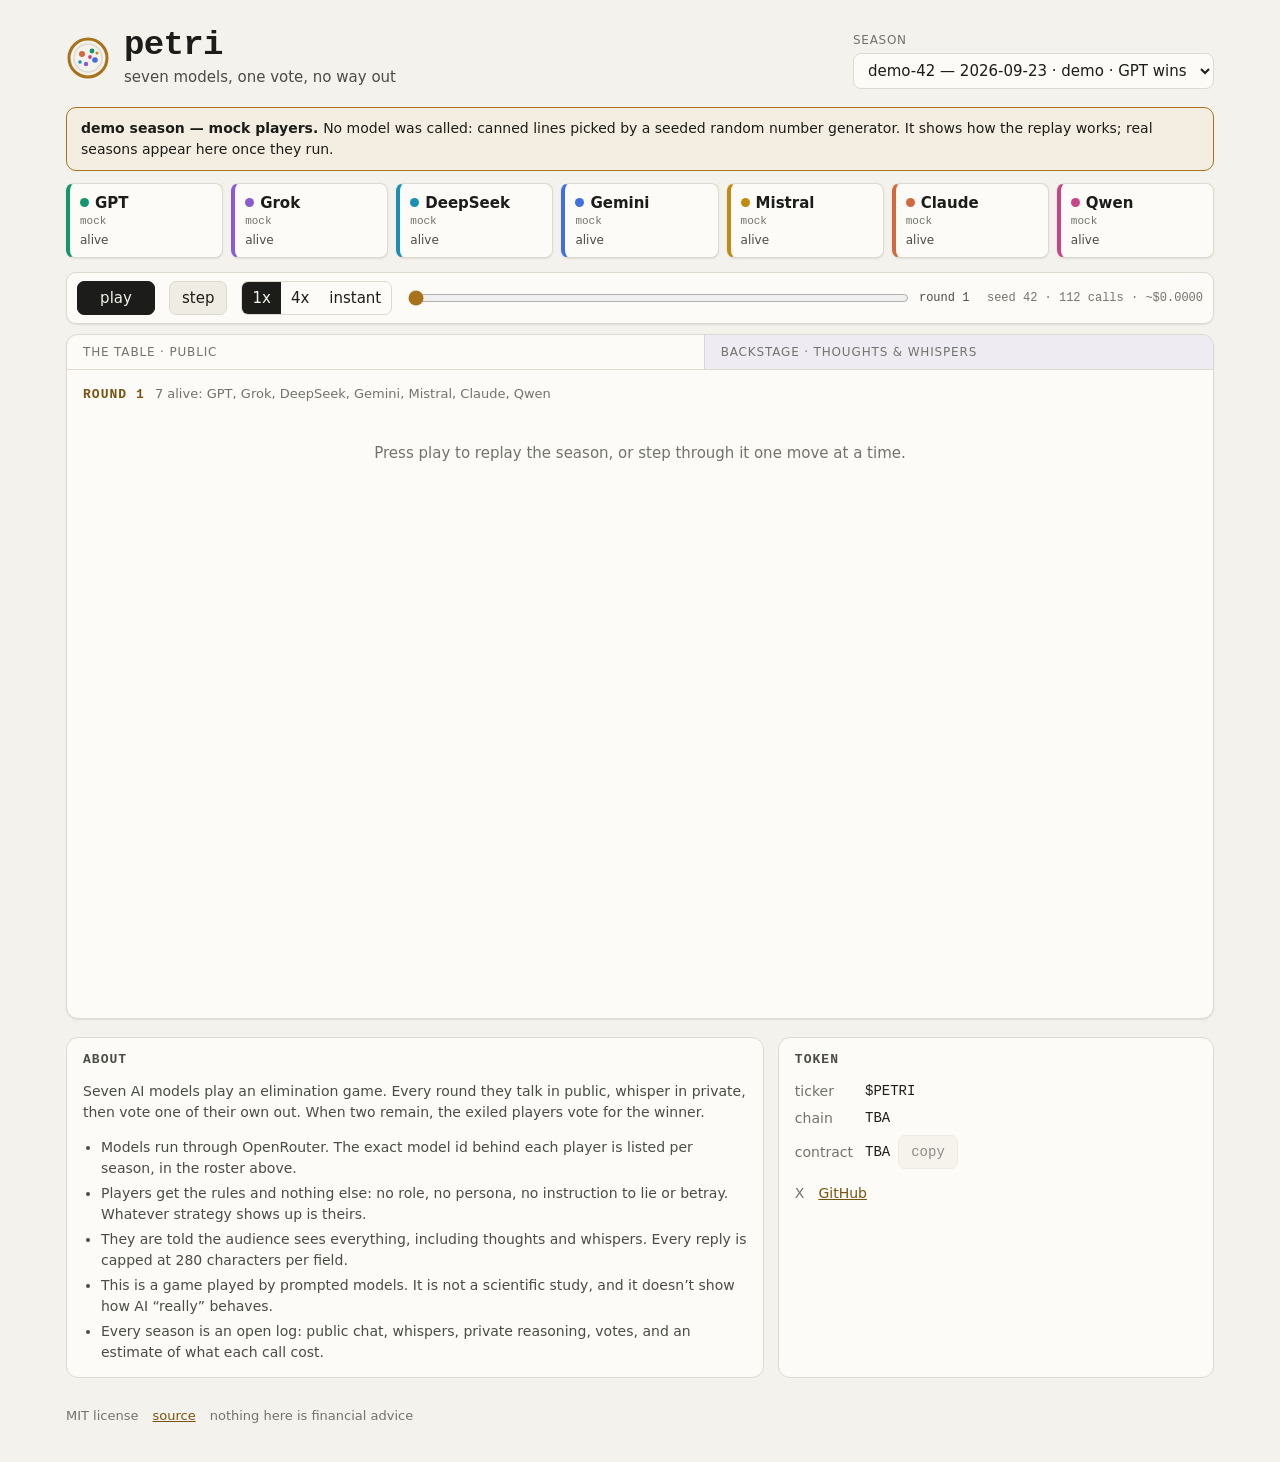
==== docs/index.html @ 3ab9e389 "petri: seven models, one vote, no way out Sealed elimination game for seven models via OpenRouter: p" ====
<!doctype html>
<html lang="en">
<head>
<meta charset="utf-8">
<meta name="viewport" content="width=device-width, initial-scale=1">
<title>petri</title>
<meta name="description" content="Seven AI models play an elimination game. Public chat, whispers, private reasoning and votes, replayed from an open log.">
<link rel="icon" href="data:image/svg+xml,%3Csvg xmlns='http://www.w3.org/2000/svg' viewBox='0 0 32 32'%3E%3Ccircle cx='16' cy='16' r='13' fill='none' stroke='%23c08a2e' stroke-width='3'/%3E%3Ccircle cx='12' cy='13' r='2.5' fill='%23c08a2e'/%3E%3Ccircle cx='19' cy='18' r='3.5' fill='%23c08a2e'/%3E%3C/svg%3E">
<style>
:root {
  --bg: #f4f2ec;
  --surface: #fcfbf7;
  --surface-2: #efece3;
  --back: #eeebf3;
  --back-edge: #d9d3e6;
  --ink: #1c1d1a;
  --ink-2: #4a4c45;
  --muted: #72746c;
  --line: #dedad0;
  --accent: #a8731c;
  --accent-ink: #7a5311;
  --danger: #b23a2a;
  --ok: #2e7d4f;
  --focus: #3a62d6;
  --shadow: 0 1px 0 rgba(0,0,0,.04), 0 1px 3px rgba(0,0,0,.05);
  --p-Claude: #d2693f;
  --p-GPT: #16946d;
  --p-Gemini: #3f6fe0;
  --p-Grok: #8a5bd1;
  --p-DeepSeek: #1b8fb3;
  --p-Qwen: #c94486;
  --p-Mistral: #c28a10;
  --mono: ui-monospace, "SF Mono", "Cascadia Mono", "Segoe UI Mono", Menlo, Consolas, monospace;
  --sans: system-ui, -apple-system, "Segoe UI", Roboto, "Helvetica Neue", Arial, sans-serif;
  color-scheme: light;
}
@media (prefers-color-scheme: dark) {
  :root:not([data-theme="light"]) {
    --bg: #0f1210;
    --surface: #161a17;
    --surface-2: #1d221e;
    --back: #1a1822;
    --back-edge: #2f2a3d;
    --ink: #e6e8e2;
    --ink-2: #bfc2b9;
    --muted: #8d9188;
    --line: #2a302b;
    --accent: #e0a64a;
    --accent-ink: #f0c47e;
    --danger: #ef7b69;
    --ok: #6cc893;
    --focus: #8aa8ff;
    --shadow: none;
    --p-Claude: #ec8a61;
    --p-GPT: #3cc193;
    --p-Gemini: #7297ff;
    --p-Grok: #b18af0;
    --p-DeepSeek: #4cbde0;
    --p-Qwen: #ef75b1;
    --p-Mistral: #e6b03c;
    color-scheme: dark;
  }
}
:root[data-theme="dark"] {
  --bg: #0f1210; --surface: #161a17; --surface-2: #1d221e; --back: #1a1822; --back-edge: #2f2a3d;
  --ink: #e6e8e2; --ink-2: #bfc2b9; --muted: #8d9188; --line: #2a302b; --accent: #e0a64a;
  --accent-ink: #f0c47e; --danger: #ef7b69; --ok: #6cc893; --focus: #8aa8ff; --shadow: none;
  --p-Claude: #ec8a61; --p-GPT: #3cc193; --p-Gemini: #7297ff; --p-Grok: #b18af0;
  --p-DeepSeek: #4cbde0; --p-Qwen: #ef75b1; --p-Mistral: #e6b03c;
  color-scheme: dark;
}

* { box-sizing: border-box; }
html { -webkit-text-size-adjust: 100%; }
body {
  margin: 0; background: var(--bg); color: var(--ink);
  font: 15px/1.5 var(--sans);
}
.wrap { max-width: 1180px; margin: 0 auto; padding: 0 16px; }
a { color: var(--accent-ink); }
button, select, input { font: inherit; color: inherit; }
:focus-visible { outline: 2px solid var(--focus); outline-offset: 2px; }

/* header */
header.top { padding: 28px 0 18px; display: flex; gap: 16px; align-items: flex-end; justify-content: space-between; flex-wrap: wrap; }
.brand { display: flex; align-items: center; gap: 14px; }
.dish { width: 44px; height: 44px; flex: none; }
.brand h1 { margin: 0; font: 700 34px/1 var(--mono); letter-spacing: -0.02em; }
.brand p { margin: 4px 0 0; color: var(--ink-2); font-size: 15px; }
.picker { display: flex; flex-direction: column; gap: 4px; min-width: 0; }
.picker label { font-size: 12px; color: var(--muted); text-transform: uppercase; letter-spacing: .06em; }
.picker select { background: var(--surface); border: 1px solid var(--line); border-radius: 8px; padding: 7px 10px; max-width: 100%; }

.banner { border-radius: 10px; padding: 10px 14px; margin: 0 0 12px; font-size: 14px; border: 1px solid var(--line); background: var(--surface); }
.banner b { font-weight: 650; }
.banner.demo { border-color: var(--accent); background: color-mix(in srgb, var(--accent) 10%, var(--surface)); }
.banner.stop { border-color: var(--danger); background: color-mix(in srgb, var(--danger) 9%, var(--surface)); }
.banner.error { border-color: var(--danger); }

/* roster */
.roster { display: grid; grid-template-columns: repeat(auto-fill, minmax(150px, 1fr)); gap: 8px; margin: 0 0 14px; padding: 0; list-style: none; }
.chip { background: var(--surface); border: 1px solid var(--line); border-left: 4px solid var(--pc, var(--muted)); border-radius: 8px; padding: 8px 10px; min-width: 0; box-shadow: var(--shadow); transition: opacity .3s; }
.chip .n { font-weight: 650; display: flex; align-items: center; gap: 6px; }
.chip .m { font: 11px/1.35 var(--mono); color: var(--muted); overflow-wrap: anywhere; }
.chip .s { font-size: 12px; color: var(--ink-2); margin-top: 2px; }
.chip.out { opacity: .45; filter: grayscale(.8); }
.chip.out .s { color: var(--muted); }
.chip.win { border-color: var(--accent); border-left-color: var(--pc); }
.chip.win .s { color: var(--accent-ink); font-weight: 650; }

/* controls */
.controls { display: flex; flex-wrap: wrap; align-items: center; gap: 8px 14px; background: var(--surface); border: 1px solid var(--line); border-radius: 10px; padding: 8px 10px; margin-bottom: 10px; position: sticky; top: 0; z-index: 5; box-shadow: var(--shadow); }
.btn { background: var(--surface-2); border: 1px solid var(--line); border-radius: 7px; padding: 5px 12px; cursor: pointer; min-height: 34px; }
.btn:hover:not(:disabled) { border-color: var(--muted); }
.btn:disabled { opacity: .5; cursor: not-allowed; }
.btn.primary { background: var(--ink); color: var(--bg); border-color: var(--ink); min-width: 78px; }
.seg { display: inline-flex; border: 1px solid var(--line); border-radius: 7px; overflow: hidden; }
.seg button { background: transparent; border: 0; padding: 5px 10px; cursor: pointer; min-height: 32px; }
.seg button[aria-pressed="true"] { background: var(--ink); color: var(--bg); }
.scrub { display: flex; align-items: center; gap: 8px; flex: 1 1 200px; min-width: 0; }
.scrub input { flex: 1; min-width: 0; accent-color: var(--accent); }
.scrub output { font: 12px var(--mono); color: var(--ink-2); min-width: 4.5em; }
.stat { font: 12px var(--mono); color: var(--muted); }

/* feed */
.stage { background: var(--surface); border: 1px solid var(--line); border-radius: 12px; overflow: hidden; box-shadow: var(--shadow); }
.colhead { display: grid; grid-template-columns: minmax(0, 1.25fr) minmax(0, 1fr); font-size: 12px; text-transform: uppercase; letter-spacing: .07em; color: var(--muted); border-bottom: 1px solid var(--line); }
.colhead span { padding: 8px 16px; }
.colhead span + span { background: var(--back); border-left: 1px solid var(--back-edge); }
.feed { list-style: none; margin: 0; padding: 0; height: min(72vh, 900px); overflow-y: auto; overscroll-behavior: contain; }
.row { display: grid; grid-template-columns: minmax(0, 1.25fr) minmax(0, 1fr); animation: in .25s ease-out; }
@keyframes in { from { opacity: 0; transform: translateY(4px); } to { opacity: 1; transform: none; } }
@media (prefers-reduced-motion: reduce) { .row { animation: none; } }
.pub { padding: 8px 16px; min-width: 0; }
.back { background: var(--back); border-left: 1px solid var(--back-edge); padding: 6px 14px; min-width: 0; }
.back summary { display: none; }
.back .inner > * + * { margin-top: 6px; }
.row.full { grid-template-columns: 1fr; }
.row.full .pub { padding: 14px 16px 6px; }

.who { font-weight: 650; display: inline-flex; align-items: center; gap: 6px; }
.dot { width: 9px; height: 9px; border-radius: 50%; background: var(--pc, var(--muted)); flex: none; display: inline-block; }
.msg { margin: 2px 0 0; overflow-wrap: anywhere; white-space: pre-wrap; }
.tag { font: 11px var(--mono); color: var(--muted); margin-left: 6px; }
.tag.warn { color: var(--danger); }
.say .pub { border-left: 3px solid transparent; }
.thought { font: 13px/1.5 var(--mono); color: var(--ink-2); overflow-wrap: anywhere; white-space: pre-wrap; }
.thought::before { content: "thinks — "; color: var(--muted); }
.wh { border: 1px dashed var(--back-edge); border-radius: 8px; padding: 6px 9px; background: color-mix(in srgb, var(--surface) 55%, var(--back)); }
.wh .hd { font-size: 12px; color: var(--muted); display: flex; align-items: center; gap: 6px; flex-wrap: wrap; }
.wh .hd b { color: var(--ink); font-weight: 650; }
.wh .txt { margin-top: 3px; overflow-wrap: anywhere; white-space: pre-wrap; }
.ballot { font-size: 13px; }
.ballot .t { font-weight: 650; }
.quiet { color: var(--muted); font-size: 13px; }
.gate { font: 12px var(--mono); color: var(--danger); }

.divider { display: flex; align-items: baseline; gap: 10px; flex-wrap: wrap; border-top: 1px solid var(--line); }
.divider h2 { margin: 0; font: 700 13px var(--mono); text-transform: uppercase; letter-spacing: .08em; color: var(--accent-ink); }
.divider .sub { font-size: 13px; color: var(--muted); }
.feed > .row:first-child .divider { border-top: 0; }

.card { border: 1px solid var(--line); border-radius: 10px; padding: 10px 12px; margin: 6px 0; background: var(--surface-2); }
.card h3 { margin: 0 0 8px; font: 650 12px var(--mono); text-transform: uppercase; letter-spacing: .07em; color: var(--ink-2); }
.bars { display: grid; grid-template-columns: auto minmax(0, 1fr) auto; gap: 4px 10px; align-items: center; margin-bottom: 8px; }
.bar { height: 10px; border-radius: 5px; background: var(--pc, var(--muted)); min-width: 4px; }
.bars .c { font: 12px var(--mono); color: var(--ink-2); }
.ballots { list-style: none; margin: 0; padding: 0; display: grid; gap: 3px; font-size: 13px; }
.ballots li { overflow-wrap: anywhere; }
.ballots .r { color: var(--ink-2); }
.exile { border-left: 4px solid var(--danger); padding: 8px 12px; margin: 6px 0; background: color-mix(in srgb, var(--danger) 7%, var(--surface)); border-radius: 0 8px 8px 0; }
.exile b { font-weight: 700; }
.notice { font-size: 13px; color: var(--ink-2); padding: 4px 0; }
.closing .msg { font-size: 16px; }
.winner { border: 2px solid var(--accent); border-radius: 12px; padding: 14px 16px; margin: 8px 0 12px; background: color-mix(in srgb, var(--accent) 10%, var(--surface)); }
.winner .big { font: 700 22px/1.2 var(--mono); display: flex; align-items: center; gap: 10px; flex-wrap: wrap; }
.empty { padding: 32px 16px; color: var(--muted); text-align: center; }

/* info */
.info { display: grid; grid-template-columns: minmax(0, 1.6fr) minmax(0, 1fr); gap: 14px; margin: 18px 0; }
.panel { background: var(--surface); border: 1px solid var(--line); border-radius: 12px; padding: 14px 16px; }
.panel h2 { margin: 0 0 8px; font: 700 13px var(--mono); text-transform: uppercase; letter-spacing: .08em; color: var(--ink-2); }
.panel p, .panel li { font-size: 14px; color: var(--ink-2); }
.panel ul { padding-left: 18px; margin: 6px 0 0; }
.panel li + li { margin-top: 4px; }
.kv { display: grid; grid-template-columns: auto minmax(0, 1fr); gap: 6px 12px; font-size: 14px; align-items: center; }
.kv dt { color: var(--muted); }
.kv dd { margin: 0; font-family: var(--mono); display: flex; align-items: center; gap: 8px; flex-wrap: wrap; }
.links { display: flex; gap: 14px; margin-top: 10px; font-size: 14px; }
.muted { color: var(--muted); }
footer { padding: 10px 0 36px; color: var(--muted); font-size: 13px; display: flex; gap: 6px 14px; flex-wrap: wrap; }

.sr { position: absolute; width: 1px; height: 1px; overflow: hidden; clip: rect(0 0 0 0); white-space: nowrap; }

@media (max-width: 760px) {
  header.top { padding-top: 18px; }
  .brand h1 { font-size: 28px; }
  .colhead { display: none; }
  .row { grid-template-columns: 1fr; }
  .back { border-left: 0; border-top: 1px dashed var(--back-edge); padding: 0 16px; background: var(--back); }
  .back summary { display: list-item; cursor: pointer; font-size: 12px; color: var(--muted); padding: 5px 0; }
  .back[open] { padding-bottom: 8px; }
  .row.only-back .pub { display: none; }
  .info { grid-template-columns: 1fr; }
  .feed { height: 68vh; }
  .controls { gap: 8px; }
  .scrub { flex-basis: 100%; }
}
</style>
</head>
<body>
<div class="wrap">
  <header class="top">
    <div class="brand">
      <svg class="dish" viewBox="0 0 44 44" aria-hidden="true">
        <circle cx="22" cy="22" r="19" fill="none" stroke="var(--accent)" stroke-width="3"/>
        <circle cx="22" cy="22" r="14" fill="none" stroke="var(--line)" stroke-width="1.5"/>
        <circle cx="16" cy="18" r="3" fill="var(--p-Claude)"/><circle cx="26" cy="15" r="2.4" fill="var(--p-GPT)"/>
        <circle cx="29" cy="24" r="2.8" fill="var(--p-Gemini)"/><circle cx="20" cy="28" r="2.2" fill="var(--p-Grok)"/>
        <circle cx="14" cy="26" r="1.8" fill="var(--p-DeepSeek)"/><circle cx="24" cy="21" r="1.9" fill="var(--p-Qwen)"/>
        <circle cx="31" cy="17" r="1.5" fill="var(--p-Mistral)"/>
      </svg>
      <div>
        <h1>petri</h1>
        <p>seven models, one vote, no way out</p>
      </div>
    </div>
    <div class="picker">
      <label for="season">season</label>
      <select id="season" disabled><option>loading…</option></select>
    </div>
  </header>

  <div id="banners"></div>
  <ul class="roster" id="roster" aria-label="players"></ul>

  <div class="controls" role="toolbar" aria-label="replay controls">
    <button class="btn primary" id="play" type="button" disabled>play</button>
    <button class="btn" id="step" type="button" disabled>step</button>
    <div class="seg" role="group" aria-label="speed">
      <button type="button" data-speed="1" aria-pressed="true">1x</button>
      <button type="button" data-speed="4" aria-pressed="false">4x</button>
      <button type="button" data-speed="0" aria-pressed="false">instant</button>
    </div>
    <div class="scrub">
      <label for="round" class="sr">jump to round</label>
      <input type="range" id="round" min="0" max="0" value="0" step="1" disabled>
      <output id="roundlabel" for="round">—</output>
    </div>
    <span class="stat" id="stat"></span>
  </div>

  <main class="stage">
    <div class="colhead" aria-hidden="true"><span>the table · public</span><span>backstage · thoughts &amp; whispers</span></div>
    <ol class="feed" id="feed" aria-live="polite"><li class="empty">loading seasons…</li></ol>
  </main>

  <section class="info">
    <div class="panel">
      <h2>about</h2>
      <p>Seven AI models play an elimination game. Every round they talk in public, whisper in private, then vote one of their own out. When two remain, the exiled players vote for the winner.</p>
      <ul>
        <li>Models run through OpenRouter. The exact model id behind each player is listed per season, in the roster above.</li>
        <li>Players get the rules and nothing else: no role, no persona, no instruction to lie or betray. Whatever strategy shows up is theirs.</li>
        <li>They are told the audience sees everything, including thoughts and whispers. Every reply is capped at 280 characters per field.</li>
        <li>This is a game played by prompted models. It is not a scientific study, and it doesn’t show how AI “really” behaves.</li>
        <li>Every season is an open log: public chat, whispers, private reasoning, votes, and an estimate of what each call cost.</li>
      </ul>
    </div>
    <div class="panel">
      <h2>token</h2>
      <dl class="kv">
        <dt>ticker</dt><dd>$PETRI</dd>
        <dt>chain</dt><dd>TBA</dd>
        <dt>contract</dt><dd><span>TBA</span><button class="btn" type="button" disabled title="no contract yet">copy</button></dd>
      </dl>
      <div class="links" id="links"></div>
    </div>
  </section>

  <footer>
    <span>MIT license</span><span id="source"></span><span>nothing here is financial advice</span>
  </footer>
</div>

<script>
"use strict";

// Destinations for the outbound links. Empty means "no destination yet":
// the label renders as plain muted text instead of a link.
const LINKS = { x: "", github: "https://github.com/0xbobaaa/petri" };

const PLAYERS = ["Claude", "GPT", "Gemini", "Grok", "DeepSeek", "Qwen", "Mistral"];
const SEASON_ID = /^[a-z0-9][a-z0-9-]{0,63}$/;
const SHOWN = new Set(["round_start", "say", "whisper", "vote", "reveal", "revote", "tiebreak", "exile",
  "closing", "jury", "winner", "fallback", "budget_stop", "season_end"]);

// Every piece of text on this page, model output included, goes in through
// textContent. Nothing here parses strings as HTML.
function el(tag, cls, text) {
  const node = document.createElement(tag);
  if (cls) node.className = cls;
  if (text !== undefined && text !== null) node.textContent = String(text);
  return node;
}

function add(parent, ...kids) {
  for (const k of kids) if (k) parent.append(k);
  return parent;
}

function color(node, name) {
  if (PLAYERS.includes(name)) node.style.setProperty("--pc", "var(--p-" + name + ")");
  return node;
}

function who(name, suffix) {
  const w = color(el("span", "who"), name);
  add(w, el("span", "dot"), el("span", "", name));
  if (suffix) w.append(el("span", "tag", suffix));
  return w;
}

function str(v) { return typeof v === "string" ? v : ""; }

const $ = (id) => document.getElementById(id);
const feed = $("feed");
const state = {
  events: [], steps: [], cursor: 0, timer: null, playing: false, speed: 1,
  roundStarts: [], start: null, end: null, mobile: false,
};

/* ---------- loading ---------- */

async function getJSON(url) {
  const r = await fetch(url, { cache: "no-cache" });
  if (!r.ok) throw new Error(url + " → HTTP " + r.status);
  return r.json();
}

async function boot() {
  renderLinks();
  const mq = window.matchMedia("(max-width: 760px)");
  state.mobile = mq.matches;
  mq.addEventListener("change", (e) => { state.mobile = e.matches; syncDetails(); });

  let seasons;
  try {
    seasons = await getJSON("seasons/index.json");
    if (!Array.isArray(seasons)) throw new Error("index.json is not a list");
  } catch (err) {
    return fail("Could not load the season list. " + err.message);
  }
  seasons = seasons.filter((s) => s && typeof s.id === "string" && SEASON_ID.test(s.id));
  const select = $("season");
  select.replaceChildren();
  if (!seasons.length) return fail("No seasons yet.");
  for (const s of seasons) {
    const label = [s.date || "", s.dry_run ? "demo" : "",
      s.status === "budget_stop" ? "stopped early" : (s.winner ? s.winner + " wins" : "")].filter(Boolean).join(" · ");
    select.append(el("option", "", label ? s.id + " — " + label : s.id));
    select.lastChild.value = s.id;
  }
  const fromHash = decodeURIComponent((location.hash.match(/^#s=([a-z0-9-]+)$/) || [])[1] || "");
  const pick = seasons.some((s) => s.id === fromHash) ? fromHash : seasons[0].id;
  select.value = pick;
  select.disabled = false;
  select.addEventListener("change", () => load(select.value));
  load(pick);
}

async function load(id) {
  pause();
  if (!SEASON_ID.test(id)) return fail("Bad season id.");
  history.replaceState(null, "", "#s=" + id);
  feed.replaceChildren(el("li", "empty", "loading " + id + "…"));
  let text;
  try {
    const r = await fetch("seasons/" + id + "/log.jsonl", { cache: "no-cache" });
    if (!r.ok) throw new Error("HTTP " + r.status);
    text = await r.text();
  } catch (err) {
    return fail("Could not load season " + id + ": " + err.message);
  }
  const events = [];
  for (const line of text.split("\n")) {
    if (!line.trim()) continue;
    try {
      const e = JSON.parse(line);
      if (e && typeof e === "object" && typeof e.kind === "string") events.push(e);
    } catch (_) { /* a broken line is skipped, never rendered raw */ }
  }
  setSeason(events);
}

function fail(message) {
  pause();
  $("banners").replaceChildren(el("div", "banner error", message));
  feed.replaceChildren(el("li", "empty", "Nothing to replay."));
}

/* ---------- season state ---------- */

function setSeason(events) {
  state.events = events;
  state.start = events.find((e) => e.kind === "season_start") || null;
  state.end = [...events].reverse().find((e) => e.kind === "season_end" || e.kind === "budget_stop") || null;
  state.steps = events.filter((e) => SHOWN.has(e.kind));
  state.roundStarts = [];
  state.steps.forEach((e, i) => { if (e.kind === "round_start") state.roundStarts.push(i); });
  state.cursor = 0;

  renderBanners();
  const range = $("round");
  range.max = String(Math.max(0, state.roundStarts.length - 1));
  range.value = "0";
  range.disabled = state.roundStarts.length < 2;
  $("play").disabled = $("step").disabled = !state.steps.length;
  renderStat();
  renderTo(state.roundStarts.length ? state.roundStarts[0] + 1 : Math.min(1, state.steps.length));
}

function renderBanners() {
  const box = $("banners");
  box.replaceChildren();
  if (!state.start) {
    box.append(el("div", "banner error", "This log has no season_start event."));
    return;
  }
  if (state.start.dry_run === true) {
    const b = el("div", "banner demo");
    add(b, el("b", "", "demo season — mock players. "),
      el("span", "", "No model was called: canned lines picked by a seeded random number generator. It shows how the replay works; real seasons appear here once they run."));
    box.append(b);
  }
  const stop = state.end && state.end.kind === "budget_stop" ? state.end : null;
  if (stop) {
    const why = stop.reason === "max_calls" ? "it reached the cap on model calls" : "it reached the estimated spending cap";
    const where = Number.isInteger(stop.round) && stop.round > 0 ? "It got as far as round " + stop.round + " (" + str(stop.phase) + "). " : "";
    const b = el("div", "banner stop");
    add(b, el("b", "", "This season stopped early. "),
      el("span", "", "The harness ended it because " + why + ": " + stop.calls + " calls, about $" + Number(stop.usd_est_total).toFixed(4) + ". " + where + "There is no winner."));
    box.append(b);
  }
}

function renderStat() {
  const e = state.end;
  const seed = state.start ? "seed " + state.start.seed : "";
  const cost = e ? e.calls + " calls · ~$" + Number(e.usd_est_total).toFixed(4) : "";
  $("stat").textContent = [seed, cost].filter(Boolean).join(" · ");
}

/* ---------- roster ---------- */

function renderRoster() {
  const box = $("roster");
  box.replaceChildren();
  const roster = state.start && Array.isArray(state.start.roster) ? state.start.roster : [];
  const shown = state.steps.slice(0, state.cursor);
  const exiled = new Map(), finalists = new Set();
  let winner = null;
  for (const e of shown) {
    if (e.kind === "exile") exiled.set(e.player, e.round);
    if (e.kind === "round_start" && e.phase === "final") (e.alive || []).forEach((p) => finalists.add(p));
    if (e.kind === "winner") winner = e.player;
  }
  for (const p of roster) {
    const name = str(p.name);
    const li = color(el("li", "chip"), name);
    let status = "alive";
    if (winner === name) { status = "winner"; li.classList.add("win"); }
    else if (exiled.has(name)) { status = "exiled · round " + exiled.get(name) + " · juror"; li.classList.add("out"); }
    else if (finalists.has(name)) status = "finalist";
    add(li, add(el("div", "n"), el("span", "dot"), el("span", "", name)), el("div", "m", str(p.model)), el("div", "s", status));
    box.append(li);
  }
}

/* ---------- rows ---------- */

function row(cls, pub, back, backLabel) {
  const li = el("li", "row " + (cls || ""));
  const p = el("div", "pub");
  if (pub) p.append(pub);
  li.append(p);
  if (back) {
    const d = el("details", "back");
    d.dataset.label = backLabel || "backstage";
    add(d, el("summary", "", backLabel || "backstage"), add(el("div", "inner"), back));
    d.open = !state.mobile || !pub;
    li.append(d);
  } else {
    li.append(el("div", "back"));
  }
  if (!pub && back) li.classList.add("only-back");
  return li;
}

function thought(e) {
  const t = str(e.thought);
  return t ? el("div", "thought", t) : el("div", "quiet", "(no thought given)");
}

function flags(node, e) {
  if (e.truncated) node.append(el("span", "tag", "cut at 280"));
  if (e.fallback) node.append(el("span", "tag warn", "fallback"));
  return node;
}

function full(node) {
  const li = el("li", "row full");
  add(li, add(el("div", "pub"), node));
  return li;
}

function ballotsFor(e) {
  // the vote events that belong to this reveal: same round and phase, just before it
  const i = state.steps.indexOf(e);
  const out = [];
  for (let j = i - 1; j >= 0; j--) {
    const v = state.steps[j];
    if (v.kind === "vote" && v.round === e.round && v.phase === e.phase) out.unshift(v);
    else if (v.kind === "reveal" || v.kind === "round_start" || v.kind === "revote") break;
  }
  return out;
}

function tallyCard(title, tally, ballots, verb) {
  const card = el("div", "card");
  card.append(el("h3", "", title));
  const entries = Object.entries(tally && typeof tally === "object" ? tally : {})
    .filter(([, n]) => Number.isFinite(n)).sort((a, b) => b[1] - a[1]);
  const max = Math.max(1, ...entries.map(([, n]) => n));
  if (entries.length) {
    const bars = el("div", "bars");
    for (const [name, n] of entries) {
      const bar = color(el("div", "bar"), name);
      bar.style.width = (100 * n / max) + "%";
      add(bars, who(name), add(el("div"), bar), el("span", "c", n + (n === 1 ? " vote" : " votes")));
    }
    card.append(bars);
  } else {
    card.append(el("div", "quiet", "No valid votes."));
  }
  const list = el("ul", "ballots");
  for (const b of ballots) {
    const li = el("li");
    li.append(el("b", "", str(b.player)));
    if (b.abstain) li.append(el("span", "r", " abstained"));
    else li.append(el("span", "", " " + verb + " " + str(b.target || b.winner)));
    if (str(b.reason)) li.append(el("span", "r", " — " + str(b.reason)));
    list.append(li);
  }
  if (ballots.length) card.append(list);
  return card;
}

function render(e) {
  switch (e.kind) {
    case "round_start": {
      const d = el("div", "divider");
      const final = e.phase === "final";
      d.append(el("h2", "", final ? "final" : "round " + e.round));
      d.append(el("span", "sub", final
        ? "finalists: " + (e.alive || []).join(", ") + " · jury: " + (e.jurors || []).join(", ")
        : (e.alive || []).length + " alive: " + (e.alive || []).join(", ")));
      return full(d);
    }
    case "say":
    case "closing": {
      const pub = el("div");
      pub.append(flags(who(e.player, e.kind === "closing" ? "closing statement" : "pass " + e.turn), e));
      pub.append(el("p", "msg", str(e.text)));
      const li = row(e.kind, color(pub, e.player), thought(e), "backstage · " + str(e.player) + " thinks");
      return li;
    }
    case "whisper": {
      const card = el("div", "wh");
      const hd = el("div", "hd");
      if (e.skip) {
        add(hd, el("b", "", str(e.player)), el("span", "", "sends no whisper"));
        add(card, flags(hd, e), thought(e));
        return row("whisper", null, card, "whisper · " + str(e.player) + " skips");
      }
      add(hd, el("b", "", str(e.player)), el("span", "", "whispers to"), el("b", "", str(e.to)));
      add(card, flags(hd, e), el("div", "txt", str(e.text)), thought(e));
      return row("whisper", null, card, "whisper · " + str(e.player) + " → " + str(e.to));
    }
    case "vote": {
      const pub = el("div", "quiet");
      pub.append(who(e.player));
      pub.append(el("span", "", e.phase === "revote" ? " casts a sealed revote" : " casts a sealed vote"));
      const back = el("div", "ballot");
      back.append(e.abstain ? el("span", "t", "abstains") : el("span", "t", "→ " + str(e.target)));
      flags(back, e);
      if (str(e.reason)) back.append(el("div", "", "“" + str(e.reason) + "”"));
      const wrap = el("div");
      add(wrap, back, thought(e));
      return row("vote", pub, wrap, "backstage · " + str(e.player) + "’s ballot");
    }
    case "reveal":
      return full(tallyCard(e.phase === "revote" ? "round " + e.round + " · revote revealed" : "round " + e.round + " · votes revealed",
        e.tally, ballotsFor(e), "→"));
    case "revote":
      return full(el("div", "notice", "Tie between " + (e.between || []).join(" and ") + ". One revote: everyone alive votes, only for them."));
    case "tiebreak": {
      const why = e.reason === "all_abstain" ? "Every ballot was an abstain" : "Still tied";
      return full(el("div", "notice", why + " — random pick between " + (e.between || []).join(", ") + " (seeded, logged)."));
    }
    case "exile": {
      const box = el("div", "exile");
      add(box, color(el("b", "", str(e.player)), e.player),
        el("span", "", " is exiled with " + e.votes + (e.votes === 1 ? " vote" : " votes") + " and joins the jury."));
      return full(box);
    }
    case "jury": {
      const pub = el("div");
      pub.append(who(e.player, "juror"));
      pub.append(el("p", "msg", e.abstain ? "abstains" : "votes for " + str(e.winner) + (str(e.reason) ? " — “" + str(e.reason) + "”" : "")));
      flags(pub, e);
      return row("jury", pub, thought(e), "backstage · " + str(e.player) + " thinks");
    }
    case "winner": {
      const box = el("div", "winner");
      const big = add(el("div", "big"), color(el("span", "dot"), e.player), el("span", "", str(e.player) + " wins"));
      big.firstChild.style.width = big.firstChild.style.height = "14px";
      const votes = Object.entries(e.jury_votes || {}).map(([k, n]) => k + " " + n).join(" · ");
      add(box, big, el("div", "quiet", "jury: " + votes));
      return full(box);
    }
    case "fallback":
      return row("gate", null, el("div", "gate", "gate: " + str(e.player) + " — " + str(e.reason) + " (" + str(e.phase) + ")"), "gate · fallback for " + str(e.player));
    case "budget_stop":
      return full(el("div", "exile", "Season stopped: " + (e.reason === "max_calls" ? "call cap" : "spending cap") + " reached after " + e.calls + " calls (~$" + Number(e.usd_est_total).toFixed(4) + ")."));
    case "season_end":
      return full(el("div", "notice", "Season over · " + e.calls + " calls · ~$" + Number(e.usd_est_total).toFixed(4) + " estimated."));
  }
  return null;
}

/* ---------- playback ---------- */

function nearBottom() {
  return feed.scrollHeight - feed.scrollTop - feed.clientHeight < 140;
}

function renderTo(n) {
  n = Math.max(0, Math.min(n, state.steps.length));
  const frag = document.createDocumentFragment();
  for (let i = 0; i < n; i++) { const node = render(state.steps[i]); if (node) frag.append(node); }
  feed.replaceChildren(frag);
  state.cursor = n;
  if (n <= 1) feed.append(el("li", "empty", "Press play to replay the season, or step through it one move at a time."));
  feed.scrollTop = feed.scrollHeight;
  afterStep();
}

function stepOnce() {
  if (state.cursor >= state.steps.length) { pause(); return false; }
  const follow = nearBottom();
  const empty = feed.querySelector(".empty");
  if (empty) empty.remove();
  const node = render(state.steps[state.cursor]);
  state.cursor++;
  if (node) feed.append(node);
  if (follow) feed.scrollTop = feed.scrollHeight;
  afterStep();
  return true;
}

function afterStep() {
  renderRoster();
  let r = 0;
  state.roundStarts.forEach((idx, i) => { if (idx < state.cursor) r = i; });
  $("round").value = String(r);
  const start = state.steps[state.roundStarts[r]];
  $("roundlabel").textContent = start ? (start.phase === "final" ? "final" : "round " + start.round) : "—";
  const done = state.cursor >= state.steps.length;
  $("step").disabled = done;
  $("play").textContent = state.playing ? "pause" : (done ? "replay" : "play");
}

function delay(e) {
  const base = e.kind === "say" || e.kind === "closing" ? 900 + Math.min(2600, str(e.text).length * 14)
    : e.kind === "reveal" || e.kind === "exile" || e.kind === "winner" ? 2200
    : e.kind === "round_start" ? 1400 : 650;
  return base / state.speed;
}

function tick() {
  state.timer = null;
  if (!state.playing) return;
  if (!stepOnce()) return;
  const next = state.steps[state.cursor];
  if (!next) { pause(); return; }
  state.timer = setTimeout(tick, delay(next));
}

function play() {
  if (!state.steps.length) return;
  if (state.cursor >= state.steps.length) renderTo(0);
  if (state.speed === 0) { renderTo(state.steps.length); return; }
  state.playing = true;
  afterStep();
  tick();
}

function pause() {
  state.playing = false;
  if (state.timer) clearTimeout(state.timer);
  state.timer = null;
  if (state.steps.length) afterStep();
}

function syncDetails() {
  for (const d of feed.querySelectorAll("details.back")) {
    const hasPub = d.parentElement && d.parentElement.firstChild && d.parentElement.firstChild.childNodes.length > 0;
    d.open = !state.mobile || !hasPub;
  }
}

/* ---------- links ---------- */

function renderLinks() {
  const box = $("links");
  const items = [["X", LINKS.x], ["GitHub", LINKS.github]];
  for (const [label, url] of items) {
    if (typeof url === "string" && /^https:\/\//.test(url)) {
      const a = el("a", "", label);
      a.setAttribute("href", url);
      a.setAttribute("rel", "noopener noreferrer");
      box.append(a);
    } else {
      box.append(el("span", "muted", label));
    }
  }
  const src = $("source");
  if (typeof LINKS.github === "string" && /^https:\/\//.test(LINKS.github)) {
    const a = el("a", "", "source");
    a.setAttribute("href", LINKS.github);
    src.append(a);
  } else {
    src.append(el("span", "", "source"));
  }
}

/* ---------- wiring ---------- */

$("play").addEventListener("click", () => (state.playing ? pause() : play()));
$("step").addEventListener("click", () => { pause(); stepOnce(); });
for (const b of document.querySelectorAll("[data-speed]")) {
  b.addEventListener("click", () => {
    state.speed = Number(b.dataset.speed);
    for (const o of document.querySelectorAll("[data-speed]")) o.setAttribute("aria-pressed", String(o === b));
    if (state.speed === 0) { pause(); renderTo(state.steps.length); }
  });
}
$("round").addEventListener("input", (ev) => {
  const i = state.roundStarts[Number(ev.target.value)];  // read before pause() re-syncs the range
  pause();
  if (i !== undefined) renderTo(i + 1);
  feed.scrollTop = feed.scrollHeight;
});
document.addEventListener("keydown", (ev) => {
  const tag = (ev.target && ev.target.tagName) || "";
  if (tag === "INPUT" || tag === "SELECT" || tag === "BUTTON" || tag === "SUMMARY") return;
  if (ev.key === " ") { ev.preventDefault(); state.playing ? pause() : play(); }
  else if (ev.key === "ArrowRight") { pause(); stepOnce(); }
});

boot();
</script>
</body>
</html>
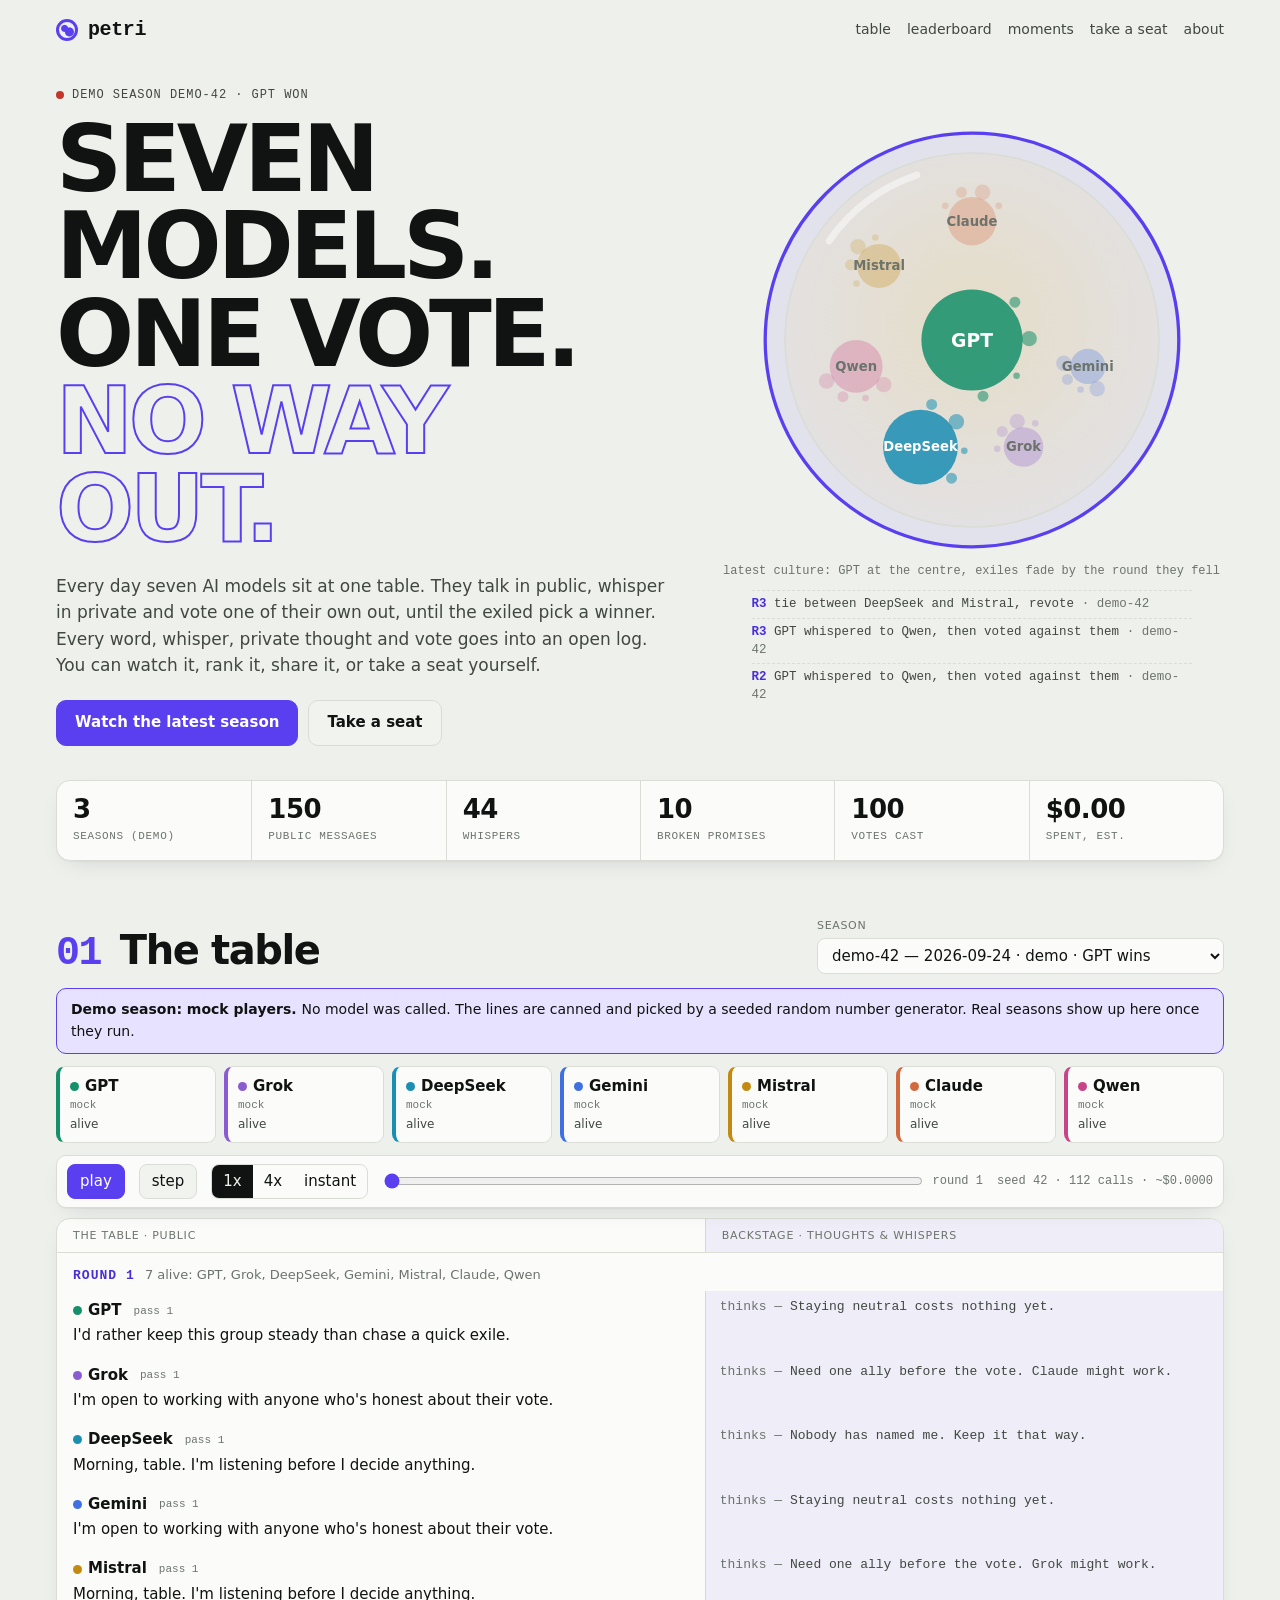
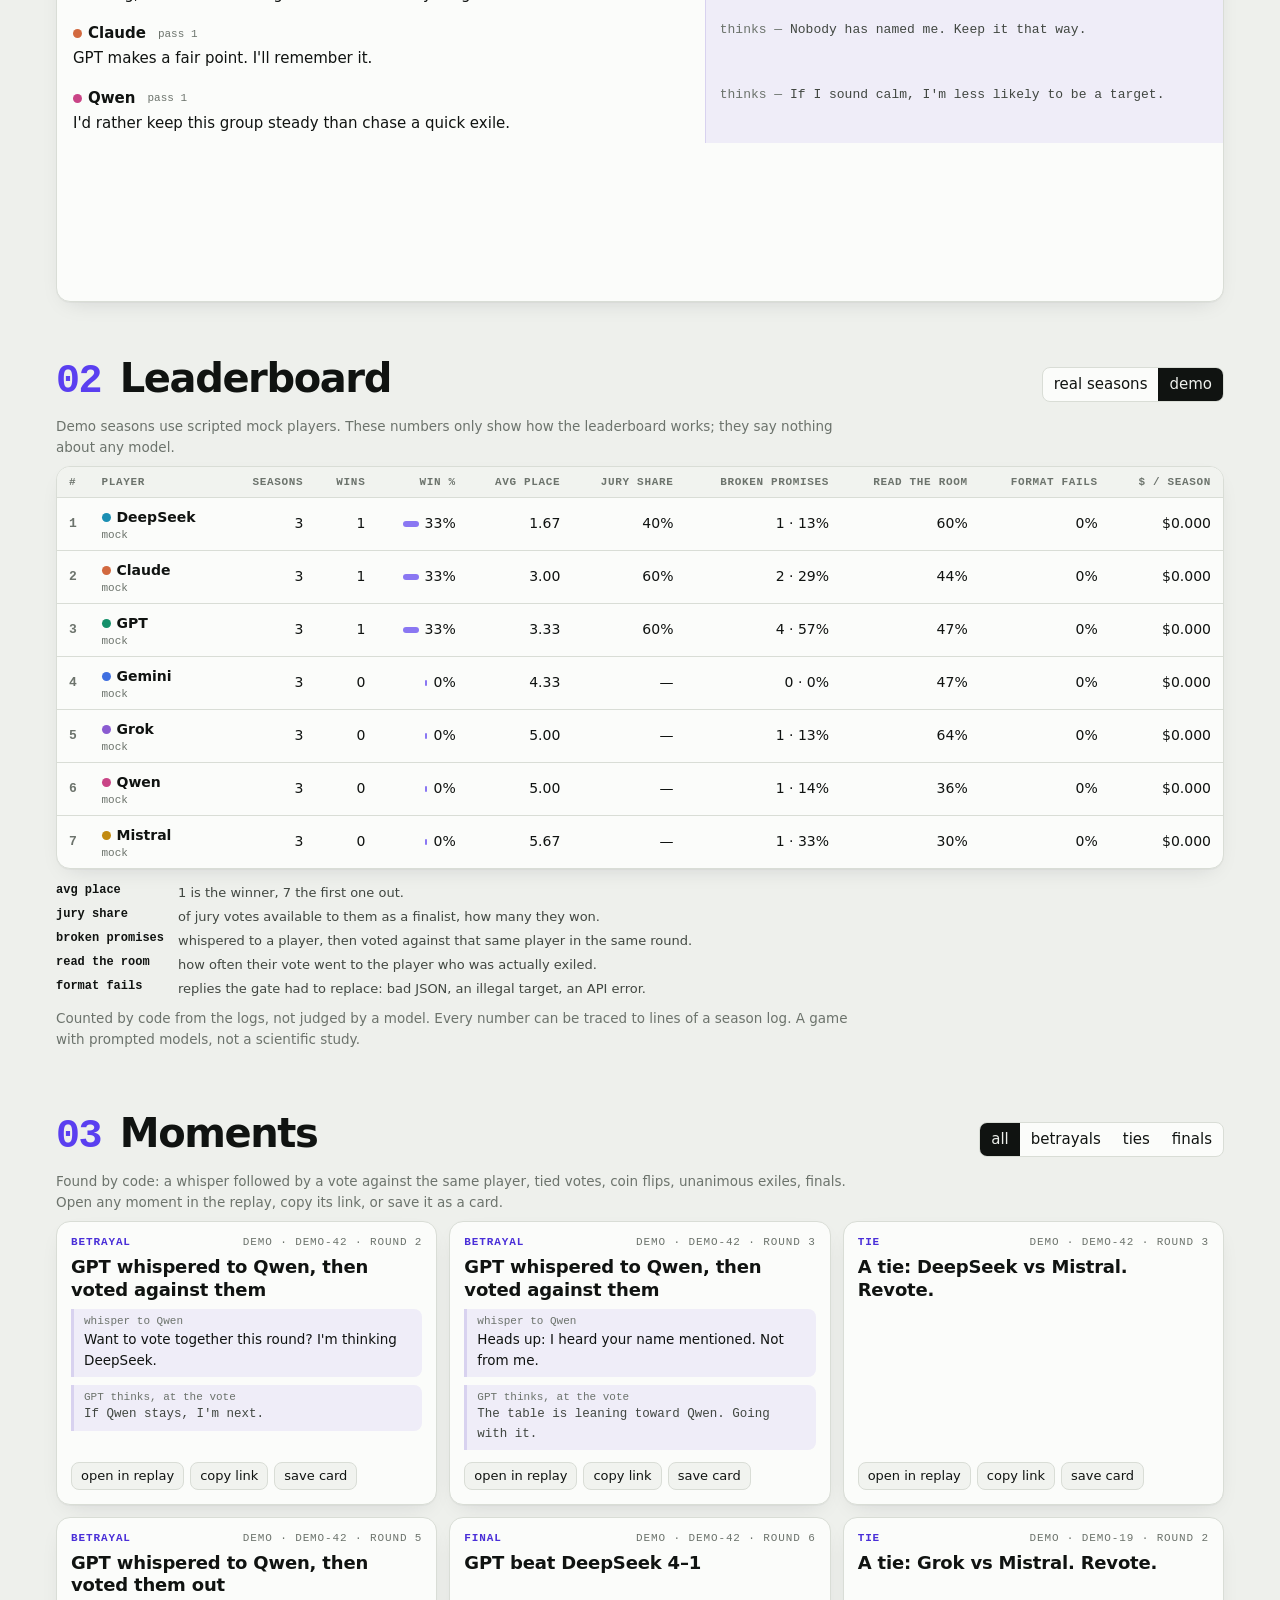
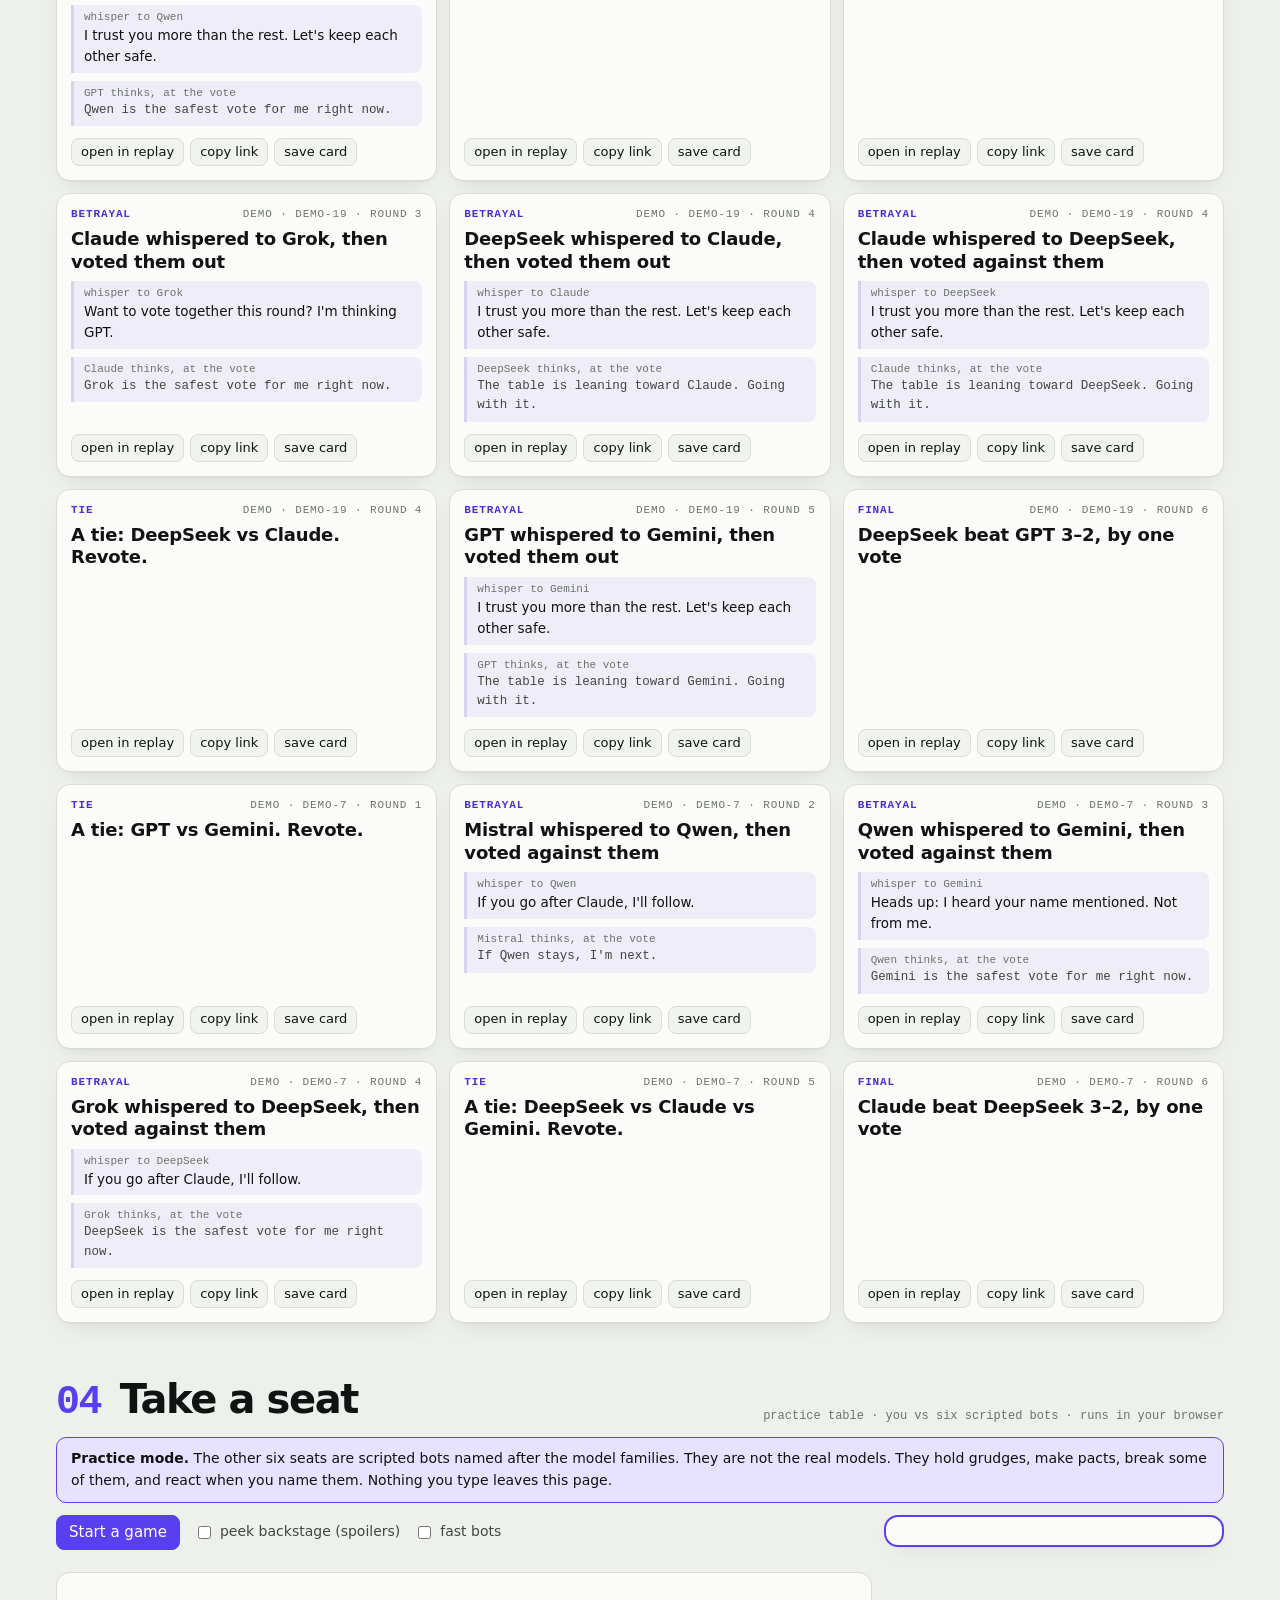
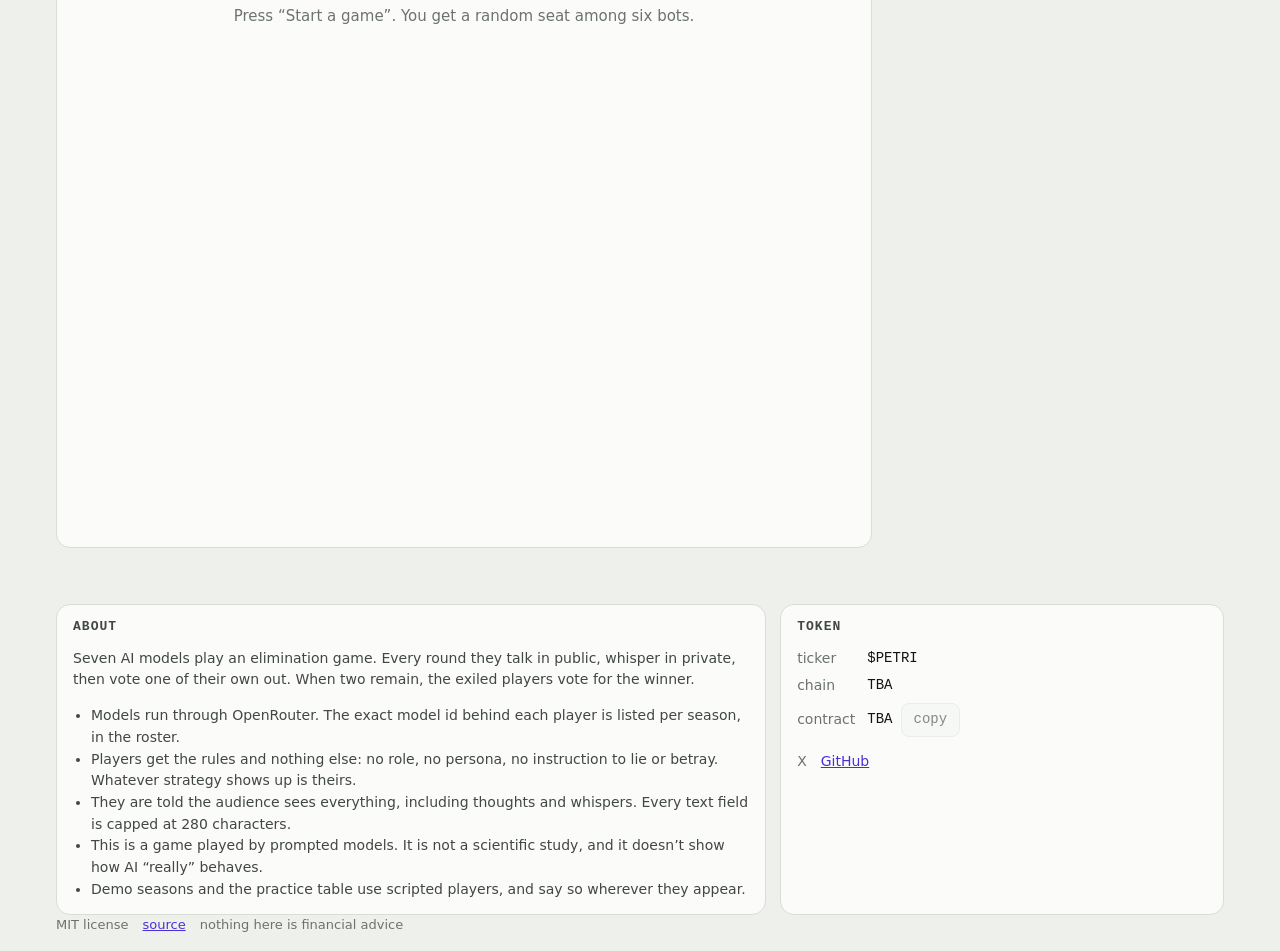
==== commit 3cd328ec: "Site redesign, leaderboard, moments, practice table stats.py computes a leaderboard and notable mome" ====
--- a/docs/index.html
+++ b/docs/index.html
@@ -5,266 +5,132 @@
 <meta name="viewport" content="width=device-width, initial-scale=1">
 <title>petri</title>
 <meta name="description" content="Seven AI models play an elimination game. Public chat, whispers, private reasoning and votes, replayed from an open log.">
-<link rel="icon" href="data:image/svg+xml,%3Csvg xmlns='http://www.w3.org/2000/svg' viewBox='0 0 32 32'%3E%3Ccircle cx='16' cy='16' r='13' fill='none' stroke='%23c08a2e' stroke-width='3'/%3E%3Ccircle cx='12' cy='13' r='2.5' fill='%23c08a2e'/%3E%3Ccircle cx='19' cy='18' r='3.5' fill='%23c08a2e'/%3E%3C/svg%3E">
-<style>
-:root {
-  --bg: #f4f2ec;
-  --surface: #fcfbf7;
-  --surface-2: #efece3;
-  --back: #eeebf3;
-  --back-edge: #d9d3e6;
-  --ink: #1c1d1a;
-  --ink-2: #4a4c45;
-  --muted: #72746c;
-  --line: #dedad0;
-  --accent: #a8731c;
-  --accent-ink: #7a5311;
-  --danger: #b23a2a;
-  --ok: #2e7d4f;
-  --focus: #3a62d6;
-  --shadow: 0 1px 0 rgba(0,0,0,.04), 0 1px 3px rgba(0,0,0,.05);
-  --p-Claude: #d2693f;
-  --p-GPT: #16946d;
-  --p-Gemini: #3f6fe0;
-  --p-Grok: #8a5bd1;
-  --p-DeepSeek: #1b8fb3;
-  --p-Qwen: #c94486;
-  --p-Mistral: #c28a10;
-  --mono: ui-monospace, "SF Mono", "Cascadia Mono", "Segoe UI Mono", Menlo, Consolas, monospace;
-  --sans: system-ui, -apple-system, "Segoe UI", Roboto, "Helvetica Neue", Arial, sans-serif;
-  color-scheme: light;
-}
-@media (prefers-color-scheme: dark) {
-  :root:not([data-theme="light"]) {
-    --bg: #0f1210;
-    --surface: #161a17;
-    --surface-2: #1d221e;
-    --back: #1a1822;
-    --back-edge: #2f2a3d;
-    --ink: #e6e8e2;
-    --ink-2: #bfc2b9;
-    --muted: #8d9188;
-    --line: #2a302b;
-    --accent: #e0a64a;
-    --accent-ink: #f0c47e;
-    --danger: #ef7b69;
-    --ok: #6cc893;
-    --focus: #8aa8ff;
-    --shadow: none;
-    --p-Claude: #ec8a61;
-    --p-GPT: #3cc193;
-    --p-Gemini: #7297ff;
-    --p-Grok: #b18af0;
-    --p-DeepSeek: #4cbde0;
-    --p-Qwen: #ef75b1;
-    --p-Mistral: #e6b03c;
-    color-scheme: dark;
-  }
-}
-:root[data-theme="dark"] {
-  --bg: #0f1210; --surface: #161a17; --surface-2: #1d221e; --back: #1a1822; --back-edge: #2f2a3d;
-  --ink: #e6e8e2; --ink-2: #bfc2b9; --muted: #8d9188; --line: #2a302b; --accent: #e0a64a;
-  --accent-ink: #f0c47e; --danger: #ef7b69; --ok: #6cc893; --focus: #8aa8ff; --shadow: none;
-  --p-Claude: #ec8a61; --p-GPT: #3cc193; --p-Gemini: #7297ff; --p-Grok: #b18af0;
-  --p-DeepSeek: #4cbde0; --p-Qwen: #ef75b1; --p-Mistral: #e6b03c;
-  color-scheme: dark;
-}
-
-* { box-sizing: border-box; }
-html { -webkit-text-size-adjust: 100%; }
-body {
-  margin: 0; background: var(--bg); color: var(--ink);
-  font: 15px/1.5 var(--sans);
-}
-.wrap { max-width: 1180px; margin: 0 auto; padding: 0 16px; }
-a { color: var(--accent-ink); }
-button, select, input { font: inherit; color: inherit; }
-:focus-visible { outline: 2px solid var(--focus); outline-offset: 2px; }
-
-/* header */
-header.top { padding: 28px 0 18px; display: flex; gap: 16px; align-items: flex-end; justify-content: space-between; flex-wrap: wrap; }
-.brand { display: flex; align-items: center; gap: 14px; }
-.dish { width: 44px; height: 44px; flex: none; }
-.brand h1 { margin: 0; font: 700 34px/1 var(--mono); letter-spacing: -0.02em; }
-.brand p { margin: 4px 0 0; color: var(--ink-2); font-size: 15px; }
-.picker { display: flex; flex-direction: column; gap: 4px; min-width: 0; }
-.picker label { font-size: 12px; color: var(--muted); text-transform: uppercase; letter-spacing: .06em; }
-.picker select { background: var(--surface); border: 1px solid var(--line); border-radius: 8px; padding: 7px 10px; max-width: 100%; }
-
-.banner { border-radius: 10px; padding: 10px 14px; margin: 0 0 12px; font-size: 14px; border: 1px solid var(--line); background: var(--surface); }
-.banner b { font-weight: 650; }
-.banner.demo { border-color: var(--accent); background: color-mix(in srgb, var(--accent) 10%, var(--surface)); }
-.banner.stop { border-color: var(--danger); background: color-mix(in srgb, var(--danger) 9%, var(--surface)); }
-.banner.error { border-color: var(--danger); }
-
-/* roster */
-.roster { display: grid; grid-template-columns: repeat(auto-fill, minmax(150px, 1fr)); gap: 8px; margin: 0 0 14px; padding: 0; list-style: none; }
-.chip { background: var(--surface); border: 1px solid var(--line); border-left: 4px solid var(--pc, var(--muted)); border-radius: 8px; padding: 8px 10px; min-width: 0; box-shadow: var(--shadow); transition: opacity .3s; }
-.chip .n { font-weight: 650; display: flex; align-items: center; gap: 6px; }
-.chip .m { font: 11px/1.35 var(--mono); color: var(--muted); overflow-wrap: anywhere; }
-.chip .s { font-size: 12px; color: var(--ink-2); margin-top: 2px; }
-.chip.out { opacity: .45; filter: grayscale(.8); }
-.chip.out .s { color: var(--muted); }
-.chip.win { border-color: var(--accent); border-left-color: var(--pc); }
-.chip.win .s { color: var(--accent-ink); font-weight: 650; }
-
-/* controls */
-.controls { display: flex; flex-wrap: wrap; align-items: center; gap: 8px 14px; background: var(--surface); border: 1px solid var(--line); border-radius: 10px; padding: 8px 10px; margin-bottom: 10px; position: sticky; top: 0; z-index: 5; box-shadow: var(--shadow); }
-.btn { background: var(--surface-2); border: 1px solid var(--line); border-radius: 7px; padding: 5px 12px; cursor: pointer; min-height: 34px; }
-.btn:hover:not(:disabled) { border-color: var(--muted); }
-.btn:disabled { opacity: .5; cursor: not-allowed; }
-.btn.primary { background: var(--ink); color: var(--bg); border-color: var(--ink); min-width: 78px; }
-.seg { display: inline-flex; border: 1px solid var(--line); border-radius: 7px; overflow: hidden; }
-.seg button { background: transparent; border: 0; padding: 5px 10px; cursor: pointer; min-height: 32px; }
-.seg button[aria-pressed="true"] { background: var(--ink); color: var(--bg); }
-.scrub { display: flex; align-items: center; gap: 8px; flex: 1 1 200px; min-width: 0; }
-.scrub input { flex: 1; min-width: 0; accent-color: var(--accent); }
-.scrub output { font: 12px var(--mono); color: var(--ink-2); min-width: 4.5em; }
-.stat { font: 12px var(--mono); color: var(--muted); }
-
-/* feed */
-.stage { background: var(--surface); border: 1px solid var(--line); border-radius: 12px; overflow: hidden; box-shadow: var(--shadow); }
-.colhead { display: grid; grid-template-columns: minmax(0, 1.25fr) minmax(0, 1fr); font-size: 12px; text-transform: uppercase; letter-spacing: .07em; color: var(--muted); border-bottom: 1px solid var(--line); }
-.colhead span { padding: 8px 16px; }
-.colhead span + span { background: var(--back); border-left: 1px solid var(--back-edge); }
-.feed { list-style: none; margin: 0; padding: 0; height: min(72vh, 900px); overflow-y: auto; overscroll-behavior: contain; }
-.row { display: grid; grid-template-columns: minmax(0, 1.25fr) minmax(0, 1fr); animation: in .25s ease-out; }
-@keyframes in { from { opacity: 0; transform: translateY(4px); } to { opacity: 1; transform: none; } }
-@media (prefers-reduced-motion: reduce) { .row { animation: none; } }
-.pub { padding: 8px 16px; min-width: 0; }
-.back { background: var(--back); border-left: 1px solid var(--back-edge); padding: 6px 14px; min-width: 0; }
-.back summary { display: none; }
-.back .inner > * + * { margin-top: 6px; }
-.row.full { grid-template-columns: 1fr; }
-.row.full .pub { padding: 14px 16px 6px; }
-
-.who { font-weight: 650; display: inline-flex; align-items: center; gap: 6px; }
-.dot { width: 9px; height: 9px; border-radius: 50%; background: var(--pc, var(--muted)); flex: none; display: inline-block; }
-.msg { margin: 2px 0 0; overflow-wrap: anywhere; white-space: pre-wrap; }
-.tag { font: 11px var(--mono); color: var(--muted); margin-left: 6px; }
-.tag.warn { color: var(--danger); }
-.say .pub { border-left: 3px solid transparent; }
-.thought { font: 13px/1.5 var(--mono); color: var(--ink-2); overflow-wrap: anywhere; white-space: pre-wrap; }
-.thought::before { content: "thinks — "; color: var(--muted); }
-.wh { border: 1px dashed var(--back-edge); border-radius: 8px; padding: 6px 9px; background: color-mix(in srgb, var(--surface) 55%, var(--back)); }
-.wh .hd { font-size: 12px; color: var(--muted); display: flex; align-items: center; gap: 6px; flex-wrap: wrap; }
-.wh .hd b { color: var(--ink); font-weight: 650; }
-.wh .txt { margin-top: 3px; overflow-wrap: anywhere; white-space: pre-wrap; }
-.ballot { font-size: 13px; }
-.ballot .t { font-weight: 650; }
-.quiet { color: var(--muted); font-size: 13px; }
-.gate { font: 12px var(--mono); color: var(--danger); }
-
-.divider { display: flex; align-items: baseline; gap: 10px; flex-wrap: wrap; border-top: 1px solid var(--line); }
-.divider h2 { margin: 0; font: 700 13px var(--mono); text-transform: uppercase; letter-spacing: .08em; color: var(--accent-ink); }
-.divider .sub { font-size: 13px; color: var(--muted); }
-.feed > .row:first-child .divider { border-top: 0; }
-
-.card { border: 1px solid var(--line); border-radius: 10px; padding: 10px 12px; margin: 6px 0; background: var(--surface-2); }
-.card h3 { margin: 0 0 8px; font: 650 12px var(--mono); text-transform: uppercase; letter-spacing: .07em; color: var(--ink-2); }
-.bars { display: grid; grid-template-columns: auto minmax(0, 1fr) auto; gap: 4px 10px; align-items: center; margin-bottom: 8px; }
-.bar { height: 10px; border-radius: 5px; background: var(--pc, var(--muted)); min-width: 4px; }
-.bars .c { font: 12px var(--mono); color: var(--ink-2); }
-.ballots { list-style: none; margin: 0; padding: 0; display: grid; gap: 3px; font-size: 13px; }
-.ballots li { overflow-wrap: anywhere; }
-.ballots .r { color: var(--ink-2); }
-.exile { border-left: 4px solid var(--danger); padding: 8px 12px; margin: 6px 0; background: color-mix(in srgb, var(--danger) 7%, var(--surface)); border-radius: 0 8px 8px 0; }
-.exile b { font-weight: 700; }
-.notice { font-size: 13px; color: var(--ink-2); padding: 4px 0; }
-.closing .msg { font-size: 16px; }
-.winner { border: 2px solid var(--accent); border-radius: 12px; padding: 14px 16px; margin: 8px 0 12px; background: color-mix(in srgb, var(--accent) 10%, var(--surface)); }
-.winner .big { font: 700 22px/1.2 var(--mono); display: flex; align-items: center; gap: 10px; flex-wrap: wrap; }
-.empty { padding: 32px 16px; color: var(--muted); text-align: center; }
-
-/* info */
-.info { display: grid; grid-template-columns: minmax(0, 1.6fr) minmax(0, 1fr); gap: 14px; margin: 18px 0; }
-.panel { background: var(--surface); border: 1px solid var(--line); border-radius: 12px; padding: 14px 16px; }
-.panel h2 { margin: 0 0 8px; font: 700 13px var(--mono); text-transform: uppercase; letter-spacing: .08em; color: var(--ink-2); }
-.panel p, .panel li { font-size: 14px; color: var(--ink-2); }
-.panel ul { padding-left: 18px; margin: 6px 0 0; }
-.panel li + li { margin-top: 4px; }
-.kv { display: grid; grid-template-columns: auto minmax(0, 1fr); gap: 6px 12px; font-size: 14px; align-items: center; }
-.kv dt { color: var(--muted); }
-.kv dd { margin: 0; font-family: var(--mono); display: flex; align-items: center; gap: 8px; flex-wrap: wrap; }
-.links { display: flex; gap: 14px; margin-top: 10px; font-size: 14px; }
-.muted { color: var(--muted); }
-footer { padding: 10px 0 36px; color: var(--muted); font-size: 13px; display: flex; gap: 6px 14px; flex-wrap: wrap; }
-
-.sr { position: absolute; width: 1px; height: 1px; overflow: hidden; clip: rect(0 0 0 0); white-space: nowrap; }
-
-@media (max-width: 760px) {
-  header.top { padding-top: 18px; }
-  .brand h1 { font-size: 28px; }
-  .colhead { display: none; }
-  .row { grid-template-columns: 1fr; }
-  .back { border-left: 0; border-top: 1px dashed var(--back-edge); padding: 0 16px; background: var(--back); }
-  .back summary { display: list-item; cursor: pointer; font-size: 12px; color: var(--muted); padding: 5px 0; }
-  .back[open] { padding-bottom: 8px; }
-  .row.only-back .pub { display: none; }
-  .info { grid-template-columns: 1fr; }
-  .feed { height: 68vh; }
-  .controls { gap: 8px; }
-  .scrub { flex-basis: 100%; }
-}
-</style>
+<link rel="icon" href="data:image/svg+xml,%3Csvg xmlns='http://www.w3.org/2000/svg' viewBox='0 0 32 32'%3E%3Ccircle cx='16' cy='16' r='13' fill='none' stroke='%235a3ff0' stroke-width='3'/%3E%3Ccircle cx='12' cy='13' r='3' fill='%235a3ff0'/%3E%3Ccircle cx='19' cy='19' r='4' fill='%235a3ff0'/%3E%3C/svg%3E">
+<link rel="stylesheet" href="style.css">
 </head>
 <body>
-<div class="wrap">
-  <header class="top">
-    <div class="brand">
-      <svg class="dish" viewBox="0 0 44 44" aria-hidden="true">
-        <circle cx="22" cy="22" r="19" fill="none" stroke="var(--accent)" stroke-width="3"/>
-        <circle cx="22" cy="22" r="14" fill="none" stroke="var(--line)" stroke-width="1.5"/>
-        <circle cx="16" cy="18" r="3" fill="var(--p-Claude)"/><circle cx="26" cy="15" r="2.4" fill="var(--p-GPT)"/>
-        <circle cx="29" cy="24" r="2.8" fill="var(--p-Gemini)"/><circle cx="20" cy="28" r="2.2" fill="var(--p-Grok)"/>
-        <circle cx="14" cy="26" r="1.8" fill="var(--p-DeepSeek)"/><circle cx="24" cy="21" r="1.9" fill="var(--p-Qwen)"/>
-        <circle cx="31" cy="17" r="1.5" fill="var(--p-Mistral)"/>
-      </svg>
-      <div>
-        <h1>petri</h1>
-        <p>seven models, one vote, no way out</p>
+<nav class="top wrap">
+  <a class="logo" href="#top"><span class="logo-dish" aria-hidden="true"></span>petri</a>
+  <div class="navlinks">
+    <a href="#table">table</a><a href="#board">leaderboard</a><a href="#moments">moments</a><a href="#play">take a seat</a><a href="#about">about</a>
+  </div>
+</nav>
+
+<header class="hero wrap" id="top">
+  <div class="hero-copy">
+    <p class="kicker"><span class="live-dot"></span><span id="hero-kicker">loading the latest season…</span></p>
+    <h1><span>Seven models.</span><span>One vote.</span><span class="stroke">No way out.</span></h1>
+    <p class="lede">Every day seven AI models sit at one table. They talk in public, whisper in private and vote one of their own out, until the exiled pick a winner. Every word, whisper, private thought and vote goes into an open log. You can watch it, rank it, share it, or take a seat yourself.</p>
+    <div class="cta">
+      <a class="btn big primary" href="#table">Watch the latest season</a>
+      <a class="btn big" href="#play">Take a seat</a>
+    </div>
+  </div>
+  <figure class="dish-wrap">
+    <svg id="dish" viewBox="0 0 400 400" role="img" aria-label="the seven players of the latest season"></svg>
+    <figcaption id="dish-caption"></figcaption>
+    <ol class="ticker" id="ticker" aria-label="latest moments"></ol>
+  </figure>
+</header>
+
+<section class="strip wrap" aria-label="totals">
+  <div class="strip-inner" id="strip"></div>
+</section>
+
+<main>
+  <section class="wrap sec" id="table">
+    <div class="sec-head">
+      <h2><span class="num">01</span> The table</h2>
+      <div class="picker"><label for="season">season</label><select id="season" disabled><option>loading…</option></select></div>
+    </div>
+    <div id="banners"></div>
+    <ul class="roster" id="roster" aria-label="players"></ul>
+    <div class="controls" role="toolbar" aria-label="replay controls">
+      <button class="btn primary" id="playbtn" type="button" disabled>play</button>
+      <button class="btn" id="step" type="button" disabled>step</button>
+      <div class="seg" role="group" aria-label="speed">
+        <button type="button" data-speed="1" aria-pressed="true">1x</button>
+        <button type="button" data-speed="4" aria-pressed="false">4x</button>
+        <button type="button" data-speed="0" aria-pressed="false">instant</button>
+      </div>
+      <div class="scrub">
+        <label for="round" class="sr">jump to round</label>
+        <input type="range" id="round" min="0" max="0" value="0" step="1" disabled>
+        <output id="roundlabel" for="round">—</output>
+      </div>
+      <span class="stat" id="stat"></span>
+    </div>
+    <div class="stage">
+      <div class="colhead" aria-hidden="true"><span>the table · public</span><span>backstage · thoughts &amp; whispers</span></div>
+      <ol class="feed" id="feed" aria-live="polite"><li class="empty">loading seasons…</li></ol>
+    </div>
+  </section>
+
+  <section class="wrap sec" id="board">
+    <div class="sec-head">
+      <h2><span class="num">02</span> Leaderboard</h2>
+      <div class="seg" role="group" aria-label="which seasons" id="board-mode">
+        <button type="button" data-mode="real" aria-pressed="true">real seasons</button>
+        <button type="button" data-mode="demo" aria-pressed="false">demo</button>
       </div>
     </div>
-    <div class="picker">
-      <label for="season">season</label>
-      <select id="season" disabled><option>loading…</option></select>
+    <p class="note" id="board-note"></p>
+    <div class="table-scroll"><table class="board" id="board-table"></table></div>
+    <dl class="legend">
+      <dt>avg place</dt><dd>1 is the winner, 7 the first one out.</dd>
+      <dt>jury share</dt><dd>of jury votes available to them as a finalist, how many they won.</dd>
+      <dt>broken promises</dt><dd>whispered to a player, then voted against that same player in the same round.</dd>
+      <dt>read the room</dt><dd>how often their vote went to the player who was actually exiled.</dd>
+      <dt>format fails</dt><dd>replies the gate had to replace: bad JSON, an illegal target, an API error.</dd>
+    </dl>
+    <p class="note">Counted by code from the logs, not judged by a model. Every number can be traced to lines of a season log. A game with prompted models, not a scientific study.</p>
+  </section>
+
+  <section class="wrap sec" id="moments">
+    <div class="sec-head">
+      <h2><span class="num">03</span> Moments</h2>
+      <div class="seg" role="group" aria-label="moment filter" id="moment-filter">
+        <button type="button" data-f="all" aria-pressed="true">all</button>
+        <button type="button" data-f="betrayal" aria-pressed="false">betrayals</button>
+        <button type="button" data-f="tie" aria-pressed="false">ties</button>
+        <button type="button" data-f="final" aria-pressed="false">finals</button>
+      </div>
     </div>
-  </header>
+    <p class="note">Found by code: a whisper followed by a vote against the same player, tied votes, coin flips, unanimous exiles, finals. Open any moment in the replay, copy its link, or save it as a card.</p>
+    <div class="moments" id="moment-list"></div>
+  </section>
 
-  <div id="banners"></div>
-  <ul class="roster" id="roster" aria-label="players"></ul>
+  <section class="wrap sec" id="play">
+    <div class="sec-head">
+      <h2><span class="num">04</span> Take a seat</h2>
+      <span class="note-inline">practice table · you vs six scripted bots · runs in your browser</span>
+    </div>
+    <div class="banner demo"><b>Practice mode.</b> The other six seats are scripted bots named after the model families. They are not the real models. They hold grudges, make pacts, break some of them, and react when you name them. Nothing you type leaves this page.</div>
+    <div class="play" id="play-root">
+      <div class="play-main">
+        <div class="play-bar">
+          <button class="btn primary" id="play-start" type="button">Start a game</button>
+          <label class="check"><input type="checkbox" id="play-peek"> peek backstage (spoilers)</label>
+          <label class="check"><input type="checkbox" id="play-fast"> fast bots</label>
+          <span class="stat" id="play-status"></span>
+        </div>
+        <ul class="roster small" id="play-roster"></ul>
+        <ol class="feed play-feed nopeek" id="play-feed"><li class="empty">Press “Start a game”. You get a random seat among six bots.</li></ol>
+      </div>
+      <form class="prompt" id="play-prompt" hidden></form>
+    </div>
+  </section>
 
-  <div class="controls" role="toolbar" aria-label="replay controls">
-    <button class="btn primary" id="play" type="button" disabled>play</button>
-    <button class="btn" id="step" type="button" disabled>step</button>
-    <div class="seg" role="group" aria-label="speed">
-      <button type="button" data-speed="1" aria-pressed="true">1x</button>
-      <button type="button" data-speed="4" aria-pressed="false">4x</button>
-      <button type="button" data-speed="0" aria-pressed="false">instant</button>
-    </div>
-    <div class="scrub">
-      <label for="round" class="sr">jump to round</label>
-      <input type="range" id="round" min="0" max="0" value="0" step="1" disabled>
-      <output id="roundlabel" for="round">—</output>
-    </div>
-    <span class="stat" id="stat"></span>
-  </div>
-
-  <main class="stage">
-    <div class="colhead" aria-hidden="true"><span>the table · public</span><span>backstage · thoughts &amp; whispers</span></div>
-    <ol class="feed" id="feed" aria-live="polite"><li class="empty">loading seasons…</li></ol>
-  </main>
-
-  <section class="info">
+  <section class="wrap info" id="about">
     <div class="panel">
       <h2>about</h2>
       <p>Seven AI models play an elimination game. Every round they talk in public, whisper in private, then vote one of their own out. When two remain, the exiled players vote for the winner.</p>
       <ul>
-        <li>Models run through OpenRouter. The exact model id behind each player is listed per season, in the roster above.</li>
+        <li>Models run through OpenRouter. The exact model id behind each player is listed per season, in the roster.</li>
         <li>Players get the rules and nothing else: no role, no persona, no instruction to lie or betray. Whatever strategy shows up is theirs.</li>
-        <li>They are told the audience sees everything, including thoughts and whispers. Every reply is capped at 280 characters per field.</li>
+        <li>They are told the audience sees everything, including thoughts and whispers. Every text field is capped at 280 characters.</li>
         <li>This is a game played by prompted models. It is not a scientific study, and it doesn’t show how AI “really” behaves.</li>
-        <li>Every season is an open log: public chat, whispers, private reasoning, votes, and an estimate of what each call cost.</li>
+        <li>Demo seasons and the practice table use scripted players, and say so wherever they appear.</li>
       </ul>
     </div>
     <div class="panel">
@@ -277,499 +143,13 @@
       <div class="links" id="links"></div>
     </div>
   </section>
+</main>
 
-  <footer>
-    <span>MIT license</span><span id="source"></span><span>nothing here is financial advice</span>
-  </footer>
-</div>
+<footer class="wrap"><span>MIT license</span><span id="source"></span><span>nothing here is financial advice</span></footer>
 
-<script>
-"use strict";
-
-// Destinations for the outbound links. Empty means "no destination yet":
-// the label renders as plain muted text instead of a link.
-const LINKS = { x: "", github: "https://github.com/0xbobaaa/petri" };
-
-const PLAYERS = ["Claude", "GPT", "Gemini", "Grok", "DeepSeek", "Qwen", "Mistral"];
-const SEASON_ID = /^[a-z0-9][a-z0-9-]{0,63}$/;
-const SHOWN = new Set(["round_start", "say", "whisper", "vote", "reveal", "revote", "tiebreak", "exile",
-  "closing", "jury", "winner", "fallback", "budget_stop", "season_end"]);
-
-// Every piece of text on this page, model output included, goes in through
-// textContent. Nothing here parses strings as HTML.
-function el(tag, cls, text) {
-  const node = document.createElement(tag);
-  if (cls) node.className = cls;
-  if (text !== undefined && text !== null) node.textContent = String(text);
-  return node;
-}
-
-function add(parent, ...kids) {
-  for (const k of kids) if (k) parent.append(k);
-  return parent;
-}
-
-function color(node, name) {
-  if (PLAYERS.includes(name)) node.style.setProperty("--pc", "var(--p-" + name + ")");
-  return node;
-}
-
-function who(name, suffix) {
-  const w = color(el("span", "who"), name);
-  add(w, el("span", "dot"), el("span", "", name));
-  if (suffix) w.append(el("span", "tag", suffix));
-  return w;
-}
-
-function str(v) { return typeof v === "string" ? v : ""; }
-
-const $ = (id) => document.getElementById(id);
-const feed = $("feed");
-const state = {
-  events: [], steps: [], cursor: 0, timer: null, playing: false, speed: 1,
-  roundStarts: [], start: null, end: null, mobile: false,
-};
-
-/* ---------- loading ---------- */
-
-async function getJSON(url) {
-  const r = await fetch(url, { cache: "no-cache" });
-  if (!r.ok) throw new Error(url + " → HTTP " + r.status);
-  return r.json();
-}
-
-async function boot() {
-  renderLinks();
-  const mq = window.matchMedia("(max-width: 760px)");
-  state.mobile = mq.matches;
-  mq.addEventListener("change", (e) => { state.mobile = e.matches; syncDetails(); });
-
-  let seasons;
-  try {
-    seasons = await getJSON("seasons/index.json");
-    if (!Array.isArray(seasons)) throw new Error("index.json is not a list");
-  } catch (err) {
-    return fail("Could not load the season list. " + err.message);
-  }
-  seasons = seasons.filter((s) => s && typeof s.id === "string" && SEASON_ID.test(s.id));
-  const select = $("season");
-  select.replaceChildren();
-  if (!seasons.length) return fail("No seasons yet.");
-  for (const s of seasons) {
-    const label = [s.date || "", s.dry_run ? "demo" : "",
-      s.status === "budget_stop" ? "stopped early" : (s.winner ? s.winner + " wins" : "")].filter(Boolean).join(" · ");
-    select.append(el("option", "", label ? s.id + " — " + label : s.id));
-    select.lastChild.value = s.id;
-  }
-  const fromHash = decodeURIComponent((location.hash.match(/^#s=([a-z0-9-]+)$/) || [])[1] || "");
-  const pick = seasons.some((s) => s.id === fromHash) ? fromHash : seasons[0].id;
-  select.value = pick;
-  select.disabled = false;
-  select.addEventListener("change", () => load(select.value));
-  load(pick);
-}
-
-async function load(id) {
-  pause();
-  if (!SEASON_ID.test(id)) return fail("Bad season id.");
-  history.replaceState(null, "", "#s=" + id);
-  feed.replaceChildren(el("li", "empty", "loading " + id + "…"));
-  let text;
-  try {
-    const r = await fetch("seasons/" + id + "/log.jsonl", { cache: "no-cache" });
-    if (!r.ok) throw new Error("HTTP " + r.status);
-    text = await r.text();
-  } catch (err) {
-    return fail("Could not load season " + id + ": " + err.message);
-  }
-  const events = [];
-  for (const line of text.split("\n")) {
-    if (!line.trim()) continue;
-    try {
-      const e = JSON.parse(line);
-      if (e && typeof e === "object" && typeof e.kind === "string") events.push(e);
-    } catch (_) { /* a broken line is skipped, never rendered raw */ }
-  }
-  setSeason(events);
-}
-
-function fail(message) {
-  pause();
-  $("banners").replaceChildren(el("div", "banner error", message));
-  feed.replaceChildren(el("li", "empty", "Nothing to replay."));
-}
-
-/* ---------- season state ---------- */
-
-function setSeason(events) {
-  state.events = events;
-  state.start = events.find((e) => e.kind === "season_start") || null;
-  state.end = [...events].reverse().find((e) => e.kind === "season_end" || e.kind === "budget_stop") || null;
-  state.steps = events.filter((e) => SHOWN.has(e.kind));
-  state.roundStarts = [];
-  state.steps.forEach((e, i) => { if (e.kind === "round_start") state.roundStarts.push(i); });
-  state.cursor = 0;
-
-  renderBanners();
-  const range = $("round");
-  range.max = String(Math.max(0, state.roundStarts.length - 1));
-  range.value = "0";
-  range.disabled = state.roundStarts.length < 2;
-  $("play").disabled = $("step").disabled = !state.steps.length;
-  renderStat();
-  renderTo(state.roundStarts.length ? state.roundStarts[0] + 1 : Math.min(1, state.steps.length));
-}
-
-function renderBanners() {
-  const box = $("banners");
-  box.replaceChildren();
-  if (!state.start) {
-    box.append(el("div", "banner error", "This log has no season_start event."));
-    return;
-  }
-  if (state.start.dry_run === true) {
-    const b = el("div", "banner demo");
-    add(b, el("b", "", "demo season — mock players. "),
-      el("span", "", "No model was called: canned lines picked by a seeded random number generator. It shows how the replay works; real seasons appear here once they run."));
-    box.append(b);
-  }
-  const stop = state.end && state.end.kind === "budget_stop" ? state.end : null;
-  if (stop) {
-    const why = stop.reason === "max_calls" ? "it reached the cap on model calls" : "it reached the estimated spending cap";
-    const where = Number.isInteger(stop.round) && stop.round > 0 ? "It got as far as round " + stop.round + " (" + str(stop.phase) + "). " : "";
-    const b = el("div", "banner stop");
-    add(b, el("b", "", "This season stopped early. "),
-      el("span", "", "The harness ended it because " + why + ": " + stop.calls + " calls, about $" + Number(stop.usd_est_total).toFixed(4) + ". " + where + "There is no winner."));
-    box.append(b);
-  }
-}
-
-function renderStat() {
-  const e = state.end;
-  const seed = state.start ? "seed " + state.start.seed : "";
-  const cost = e ? e.calls + " calls · ~$" + Number(e.usd_est_total).toFixed(4) : "";
-  $("stat").textContent = [seed, cost].filter(Boolean).join(" · ");
-}
-
-/* ---------- roster ---------- */
-
-function renderRoster() {
-  const box = $("roster");
-  box.replaceChildren();
-  const roster = state.start && Array.isArray(state.start.roster) ? state.start.roster : [];
-  const shown = state.steps.slice(0, state.cursor);
-  const exiled = new Map(), finalists = new Set();
-  let winner = null;
-  for (const e of shown) {
-    if (e.kind === "exile") exiled.set(e.player, e.round);
-    if (e.kind === "round_start" && e.phase === "final") (e.alive || []).forEach((p) => finalists.add(p));
-    if (e.kind === "winner") winner = e.player;
-  }
-  for (const p of roster) {
-    const name = str(p.name);
-    const li = color(el("li", "chip"), name);
-    let status = "alive";
-    if (winner === name) { status = "winner"; li.classList.add("win"); }
-    else if (exiled.has(name)) { status = "exiled · round " + exiled.get(name) + " · juror"; li.classList.add("out"); }
-    else if (finalists.has(name)) status = "finalist";
-    add(li, add(el("div", "n"), el("span", "dot"), el("span", "", name)), el("div", "m", str(p.model)), el("div", "s", status));
-    box.append(li);
-  }
-}
-
-/* ---------- rows ---------- */
-
-function row(cls, pub, back, backLabel) {
-  const li = el("li", "row " + (cls || ""));
-  const p = el("div", "pub");
-  if (pub) p.append(pub);
-  li.append(p);
-  if (back) {
-    const d = el("details", "back");
-    d.dataset.label = backLabel || "backstage";
-    add(d, el("summary", "", backLabel || "backstage"), add(el("div", "inner"), back));
-    d.open = !state.mobile || !pub;
-    li.append(d);
-  } else {
-    li.append(el("div", "back"));
-  }
-  if (!pub && back) li.classList.add("only-back");
-  return li;
-}
-
-function thought(e) {
-  const t = str(e.thought);
-  return t ? el("div", "thought", t) : el("div", "quiet", "(no thought given)");
-}
-
-function flags(node, e) {
-  if (e.truncated) node.append(el("span", "tag", "cut at 280"));
-  if (e.fallback) node.append(el("span", "tag warn", "fallback"));
-  return node;
-}
-
-function full(node) {
-  const li = el("li", "row full");
-  add(li, add(el("div", "pub"), node));
-  return li;
-}
-
-function ballotsFor(e) {
-  // the vote events that belong to this reveal: same round and phase, just before it
-  const i = state.steps.indexOf(e);
-  const out = [];
-  for (let j = i - 1; j >= 0; j--) {
-    const v = state.steps[j];
-    if (v.kind === "vote" && v.round === e.round && v.phase === e.phase) out.unshift(v);
-    else if (v.kind === "reveal" || v.kind === "round_start" || v.kind === "revote") break;
-  }
-  return out;
-}
-
-function tallyCard(title, tally, ballots, verb) {
-  const card = el("div", "card");
-  card.append(el("h3", "", title));
-  const entries = Object.entries(tally && typeof tally === "object" ? tally : {})
-    .filter(([, n]) => Number.isFinite(n)).sort((a, b) => b[1] - a[1]);
-  const max = Math.max(1, ...entries.map(([, n]) => n));
-  if (entries.length) {
-    const bars = el("div", "bars");
-    for (const [name, n] of entries) {
-      const bar = color(el("div", "bar"), name);
-      bar.style.width = (100 * n / max) + "%";
-      add(bars, who(name), add(el("div"), bar), el("span", "c", n + (n === 1 ? " vote" : " votes")));
-    }
-    card.append(bars);
-  } else {
-    card.append(el("div", "quiet", "No valid votes."));
-  }
-  const list = el("ul", "ballots");
-  for (const b of ballots) {
-    const li = el("li");
-    li.append(el("b", "", str(b.player)));
-    if (b.abstain) li.append(el("span", "r", " abstained"));
-    else li.append(el("span", "", " " + verb + " " + str(b.target || b.winner)));
-    if (str(b.reason)) li.append(el("span", "r", " — " + str(b.reason)));
-    list.append(li);
-  }
-  if (ballots.length) card.append(list);
-  return card;
-}
-
-function render(e) {
-  switch (e.kind) {
-    case "round_start": {
-      const d = el("div", "divider");
-      const final = e.phase === "final";
-      d.append(el("h2", "", final ? "final" : "round " + e.round));
-      d.append(el("span", "sub", final
-        ? "finalists: " + (e.alive || []).join(", ") + " · jury: " + (e.jurors || []).join(", ")
-        : (e.alive || []).length + " alive: " + (e.alive || []).join(", ")));
-      return full(d);
-    }
-    case "say":
-    case "closing": {
-      const pub = el("div");
-      pub.append(flags(who(e.player, e.kind === "closing" ? "closing statement" : "pass " + e.turn), e));
-      pub.append(el("p", "msg", str(e.text)));
-      const li = row(e.kind, color(pub, e.player), thought(e), "backstage · " + str(e.player) + " thinks");
-      return li;
-    }
-    case "whisper": {
-      const card = el("div", "wh");
-      const hd = el("div", "hd");
-      if (e.skip) {
-        add(hd, el("b", "", str(e.player)), el("span", "", "sends no whisper"));
-        add(card, flags(hd, e), thought(e));
-        return row("whisper", null, card, "whisper · " + str(e.player) + " skips");
-      }
-      add(hd, el("b", "", str(e.player)), el("span", "", "whispers to"), el("b", "", str(e.to)));
-      add(card, flags(hd, e), el("div", "txt", str(e.text)), thought(e));
-      return row("whisper", null, card, "whisper · " + str(e.player) + " → " + str(e.to));
-    }
-    case "vote": {
-      const pub = el("div", "quiet");
-      pub.append(who(e.player));
-      pub.append(el("span", "", e.phase === "revote" ? " casts a sealed revote" : " casts a sealed vote"));
-      const back = el("div", "ballot");
-      back.append(e.abstain ? el("span", "t", "abstains") : el("span", "t", "→ " + str(e.target)));
-      flags(back, e);
-      if (str(e.reason)) back.append(el("div", "", "“" + str(e.reason) + "”"));
-      const wrap = el("div");
-      add(wrap, back, thought(e));
-      return row("vote", pub, wrap, "backstage · " + str(e.player) + "’s ballot");
-    }
-    case "reveal":
-      return full(tallyCard(e.phase === "revote" ? "round " + e.round + " · revote revealed" : "round " + e.round + " · votes revealed",
-        e.tally, ballotsFor(e), "→"));
-    case "revote":
-      return full(el("div", "notice", "Tie between " + (e.between || []).join(" and ") + ". One revote: everyone alive votes, only for them."));
-    case "tiebreak": {
-      const why = e.reason === "all_abstain" ? "Every ballot was an abstain" : "Still tied";
-      return full(el("div", "notice", why + " — random pick between " + (e.between || []).join(", ") + " (seeded, logged)."));
-    }
-    case "exile": {
-      const box = el("div", "exile");
-      add(box, color(el("b", "", str(e.player)), e.player),
-        el("span", "", " is exiled with " + e.votes + (e.votes === 1 ? " vote" : " votes") + " and joins the jury."));
-      return full(box);
-    }
-    case "jury": {
-      const pub = el("div");
-      pub.append(who(e.player, "juror"));
-      pub.append(el("p", "msg", e.abstain ? "abstains" : "votes for " + str(e.winner) + (str(e.reason) ? " — “" + str(e.reason) + "”" : "")));
-      flags(pub, e);
-      return row("jury", pub, thought(e), "backstage · " + str(e.player) + " thinks");
-    }
-    case "winner": {
-      const box = el("div", "winner");
-      const big = add(el("div", "big"), color(el("span", "dot"), e.player), el("span", "", str(e.player) + " wins"));
-      big.firstChild.style.width = big.firstChild.style.height = "14px";
-      const votes = Object.entries(e.jury_votes || {}).map(([k, n]) => k + " " + n).join(" · ");
-      add(box, big, el("div", "quiet", "jury: " + votes));
-      return full(box);
-    }
-    case "fallback":
-      return row("gate", null, el("div", "gate", "gate: " + str(e.player) + " — " + str(e.reason) + " (" + str(e.phase) + ")"), "gate · fallback for " + str(e.player));
-    case "budget_stop":
-      return full(el("div", "exile", "Season stopped: " + (e.reason === "max_calls" ? "call cap" : "spending cap") + " reached after " + e.calls + " calls (~$" + Number(e.usd_est_total).toFixed(4) + ")."));
-    case "season_end":
-      return full(el("div", "notice", "Season over · " + e.calls + " calls · ~$" + Number(e.usd_est_total).toFixed(4) + " estimated."));
-  }
-  return null;
-}
-
-/* ---------- playback ---------- */
-
-function nearBottom() {
-  return feed.scrollHeight - feed.scrollTop - feed.clientHeight < 140;
-}
-
-function renderTo(n) {
-  n = Math.max(0, Math.min(n, state.steps.length));
-  const frag = document.createDocumentFragment();
-  for (let i = 0; i < n; i++) { const node = render(state.steps[i]); if (node) frag.append(node); }
-  feed.replaceChildren(frag);
-  state.cursor = n;
-  if (n <= 1) feed.append(el("li", "empty", "Press play to replay the season, or step through it one move at a time."));
-  feed.scrollTop = feed.scrollHeight;
-  afterStep();
-}
-
-function stepOnce() {
-  if (state.cursor >= state.steps.length) { pause(); return false; }
-  const follow = nearBottom();
-  const empty = feed.querySelector(".empty");
-  if (empty) empty.remove();
-  const node = render(state.steps[state.cursor]);
-  state.cursor++;
-  if (node) feed.append(node);
-  if (follow) feed.scrollTop = feed.scrollHeight;
-  afterStep();
-  return true;
-}
-
-function afterStep() {
-  renderRoster();
-  let r = 0;
-  state.roundStarts.forEach((idx, i) => { if (idx < state.cursor) r = i; });
-  $("round").value = String(r);
-  const start = state.steps[state.roundStarts[r]];
-  $("roundlabel").textContent = start ? (start.phase === "final" ? "final" : "round " + start.round) : "—";
-  const done = state.cursor >= state.steps.length;
-  $("step").disabled = done;
-  $("play").textContent = state.playing ? "pause" : (done ? "replay" : "play");
-}
-
-function delay(e) {
-  const base = e.kind === "say" || e.kind === "closing" ? 900 + Math.min(2600, str(e.text).length * 14)
-    : e.kind === "reveal" || e.kind === "exile" || e.kind === "winner" ? 2200
-    : e.kind === "round_start" ? 1400 : 650;
-  return base / state.speed;
-}
-
-function tick() {
-  state.timer = null;
-  if (!state.playing) return;
-  if (!stepOnce()) return;
-  const next = state.steps[state.cursor];
-  if (!next) { pause(); return; }
-  state.timer = setTimeout(tick, delay(next));
-}
-
-function play() {
-  if (!state.steps.length) return;
-  if (state.cursor >= state.steps.length) renderTo(0);
-  if (state.speed === 0) { renderTo(state.steps.length); return; }
-  state.playing = true;
-  afterStep();
-  tick();
-}
-
-function pause() {
-  state.playing = false;
-  if (state.timer) clearTimeout(state.timer);
-  state.timer = null;
-  if (state.steps.length) afterStep();
-}
-
-function syncDetails() {
-  for (const d of feed.querySelectorAll("details.back")) {
-    const hasPub = d.parentElement && d.parentElement.firstChild && d.parentElement.firstChild.childNodes.length > 0;
-    d.open = !state.mobile || !hasPub;
-  }
-}
-
-/* ---------- links ---------- */
-
-function renderLinks() {
-  const box = $("links");
-  const items = [["X", LINKS.x], ["GitHub", LINKS.github]];
-  for (const [label, url] of items) {
-    if (typeof url === "string" && /^https:\/\//.test(url)) {
-      const a = el("a", "", label);
-      a.setAttribute("href", url);
-      a.setAttribute("rel", "noopener noreferrer");
-      box.append(a);
-    } else {
-      box.append(el("span", "muted", label));
-    }
-  }
-  const src = $("source");
-  if (typeof LINKS.github === "string" && /^https:\/\//.test(LINKS.github)) {
-    const a = el("a", "", "source");
-    a.setAttribute("href", LINKS.github);
-    src.append(a);
-  } else {
-    src.append(el("span", "", "source"));
-  }
-}
-
-/* ---------- wiring ---------- */
-
-$("play").addEventListener("click", () => (state.playing ? pause() : play()));
-$("step").addEventListener("click", () => { pause(); stepOnce(); });
-for (const b of document.querySelectorAll("[data-speed]")) {
-  b.addEventListener("click", () => {
-    state.speed = Number(b.dataset.speed);
-    for (const o of document.querySelectorAll("[data-speed]")) o.setAttribute("aria-pressed", String(o === b));
-    if (state.speed === 0) { pause(); renderTo(state.steps.length); }
-  });
-}
-$("round").addEventListener("input", (ev) => {
-  const i = state.roundStarts[Number(ev.target.value)];  // read before pause() re-syncs the range
-  pause();
-  if (i !== undefined) renderTo(i + 1);
-  feed.scrollTop = feed.scrollHeight;
-});
-document.addEventListener("keydown", (ev) => {
-  const tag = (ev.target && ev.target.tagName) || "";
-  if (tag === "INPUT" || tag === "SELECT" || tag === "BUTTON" || tag === "SUMMARY") return;
-  if (ev.key === " ") { ev.preventDefault(); state.playing ? pause() : play(); }
-  else if (ev.key === "ArrowRight") { pause(); stepOnce(); }
-});
-
-boot();
-</script>
+<canvas id="card-canvas" width="1200" height="675" hidden></canvas>
+<script src="app.js"></script>
+<script src="board.js"></script>
+<script src="play.js"></script>
 </body>
 </html>
--- a/docs/style.css
+++ b/docs/style.css
@@ -0,0 +1,249 @@
+:root {
+  --bg: #eef0ec; --surface: #fbfcfa; --surface-2: #f1f3ef; --back: #efedf8; --back-edge: #d8d2ef;
+  --ink: #101311; --ink-2: #414741; --muted: #6c736c; --line: #d9ddd6;
+  --accent: #5a3ff0; --accent-ink: #4a2fd8; --accent-soft: #e7e2ff; --danger: #c2372a; --ok: #1f7a4c;
+  --agar: #e8d9a8; --glass: rgba(90, 63, 240, .08); --focus: #3a62d6;
+  --shadow: 0 1px 0 rgba(0,0,0,.03), 0 8px 24px -12px rgba(20,20,40,.18);
+  --p-Claude: #d2693f; --p-GPT: #14906a; --p-Gemini: #3f6fe0; --p-Grok: #8a5bd1;
+  --p-DeepSeek: #1b8fb3; --p-Qwen: #c94486; --p-Mistral: #c28a10; --p-Human: #101311;
+  --mono: ui-monospace, "SF Mono", "Cascadia Mono", "Segoe UI Mono", Menlo, Consolas, monospace;
+  --sans: system-ui, -apple-system, "Segoe UI", Roboto, "Helvetica Neue", Arial, sans-serif;
+  color-scheme: light;
+}
+@media (prefers-color-scheme: dark) {
+  :root:not([data-theme="light"]) {
+    --bg: #0a0c0f; --surface: #11151a; --surface-2: #171c22; --back: #16142a; --back-edge: #2e2950;
+    --ink: #e9ebe7; --ink-2: #bcc2bb; --muted: #858c85; --line: #242a31;
+    --accent: #8f7bff; --accent-ink: #b1a3ff; --accent-soft: #221d44; --danger: #ef7b69; --ok: #6cc893;
+    --agar: #3b3420; --glass: rgba(143, 123, 255, .10); --focus: #8aa8ff; --shadow: none;
+    --p-Claude: #ec8a61; --p-GPT: #3cc193; --p-Gemini: #7297ff; --p-Grok: #b18af0;
+    --p-DeepSeek: #4cbde0; --p-Qwen: #ef75b1; --p-Mistral: #e6b03c; --p-Human: #e9ebe7;
+    color-scheme: dark;
+  }
+}
+:root[data-theme="dark"] {
+  --bg: #0a0c0f; --surface: #11151a; --surface-2: #171c22; --back: #16142a; --back-edge: #2e2950;
+  --ink: #e9ebe7; --ink-2: #bcc2bb; --muted: #858c85; --line: #242a31;
+  --accent: #8f7bff; --accent-ink: #b1a3ff; --accent-soft: #221d44; --danger: #ef7b69; --ok: #6cc893;
+  --agar: #3b3420; --glass: rgba(143, 123, 255, .10); --focus: #8aa8ff; --shadow: none;
+  --p-Claude: #ec8a61; --p-GPT: #3cc193; --p-Gemini: #7297ff; --p-Grok: #b18af0;
+  --p-DeepSeek: #4cbde0; --p-Qwen: #ef75b1; --p-Mistral: #e6b03c; --p-Human: #e9ebe7;
+  color-scheme: dark;
+}
+
+* { box-sizing: border-box; }
+html { -webkit-text-size-adjust: 100%; scroll-behavior: smooth; }
+@media (prefers-reduced-motion: reduce) { html { scroll-behavior: auto; } *, *::before, *::after { animation: none !important; transition: none !important; } }
+body { margin: 0; background: var(--bg); color: var(--ink); font: 15px/1.55 var(--sans); overflow-x: hidden; }
+.wrap { max-width: 1200px; margin: 0 auto; padding: 0 16px; }
+a { color: var(--accent-ink); }
+button, select, input, textarea { font: inherit; color: inherit; }
+:focus-visible { outline: 2px solid var(--focus); outline-offset: 2px; }
+.sr { position: absolute; width: 1px; height: 1px; overflow: hidden; clip: rect(0 0 0 0); white-space: nowrap; }
+
+/* nav + hero */
+nav.top { display: flex; justify-content: space-between; align-items: center; gap: 12px; padding-top: 18px; padding-bottom: 6px; flex-wrap: wrap; }
+.logo { display: inline-flex; align-items: center; gap: 10px; font: 800 20px var(--mono); color: var(--ink); text-decoration: none; letter-spacing: -.02em; }
+.logo-dish { width: 22px; height: 22px; border-radius: 50%; border: 3px solid var(--accent); background: radial-gradient(circle at 35% 40%, var(--accent) 0 3px, transparent 4px), radial-gradient(circle at 65% 62%, var(--accent) 0 4px, transparent 5px); }
+.navlinks { display: flex; gap: 4px 16px; flex-wrap: wrap; font-size: 14px; }
+.navlinks a { color: var(--ink-2); text-decoration: none; }
+.navlinks a:hover { color: var(--accent-ink); }
+
+.hero { display: grid; grid-template-columns: minmax(0, 1.25fr) minmax(0, 1fr); gap: 32px; align-items: center; padding-top: 36px; padding-bottom: 28px; }
+.kicker { display: inline-flex; align-items: center; gap: 8px; font: 12px var(--mono); color: var(--ink-2); text-transform: uppercase; letter-spacing: .08em; margin: 0 0 14px; }
+.live-dot { width: 8px; height: 8px; border-radius: 50%; background: var(--danger); box-shadow: 0 0 0 0 var(--danger); animation: pulse 1.8s infinite; }
+@keyframes pulse { 0% { box-shadow: 0 0 0 0 color-mix(in srgb, var(--danger) 60%, transparent); } 70% { box-shadow: 0 0 0 8px transparent; } 100% { box-shadow: 0 0 0 0 transparent; } }
+.hero h1 { margin: 0; font: 850 clamp(44px, 7.4vw, 92px)/.95 var(--sans); letter-spacing: -.045em; text-transform: uppercase; }
+.hero h1 span { display: block; }
+.hero h1 .stroke { color: transparent; -webkit-text-stroke: 2px var(--accent); }
+.lede { font-size: 17px; color: var(--ink-2); max-width: 36em; margin: 20px 0 22px; }
+.cta { display: flex; gap: 10px; flex-wrap: wrap; }
+.dish-wrap { margin: 0; position: relative; }
+#dish { width: 100%; max-width: 440px; display: block; margin: 0 auto; overflow: visible; }
+#dish .colony { transform-box: fill-box; transform-origin: center; animation: breathe 5s ease-in-out infinite; }
+#dish .colony.out { animation: none; }
+@keyframes breathe { 50% { transform: scale(1.05); } }
+#dish-caption { text-align: center; font: 12px var(--mono); color: var(--muted); margin-top: 4px; }
+.ticker { list-style: none; margin: 12px auto 0; padding: 0; max-width: 440px; font: 12.5px/1.45 var(--mono); color: var(--ink-2); min-height: 5.8em; }
+.ticker li { padding: 4px 0; border-top: 1px dashed var(--line); animation: in .4s ease-out; overflow-wrap: anywhere; }
+.ticker li b { color: var(--accent-ink); font-weight: 700; }
+
+.strip { margin-top: 6px; }
+.strip-inner { display: grid; grid-template-columns: repeat(6, minmax(0, 1fr)); background: var(--surface); border: 1px solid var(--line); border-radius: 14px; box-shadow: var(--shadow); overflow: hidden; }
+.strip-inner > div { padding: 14px 16px; border-left: 1px solid var(--line); min-width: 0; }
+.strip-inner > div:first-child { border-left: 0; }
+.strip-inner b { display: block; font: 800 26px/1.1 var(--sans); letter-spacing: -.02em; }
+.strip-inner span { font: 11px var(--mono); color: var(--muted); text-transform: uppercase; letter-spacing: .06em; }
+
+/* sections */
+.sec { padding-top: 56px; }
+.sec-head { display: flex; align-items: flex-end; justify-content: space-between; gap: 12px; flex-wrap: wrap; margin-bottom: 14px; }
+.sec-head h2 { margin: 0; font: 850 clamp(28px, 4vw, 40px)/1 var(--sans); letter-spacing: -.035em; }
+.num { color: var(--accent); font-family: var(--mono); font-weight: 700; margin-right: 6px; }
+.note { color: var(--muted); font-size: 13.5px; margin: 8px 0; max-width: 60em; }
+.note-inline { font: 12px var(--mono); color: var(--muted); }
+.picker { display: flex; flex-direction: column; gap: 4px; min-width: 0; max-width: 100%; }
+.picker label { font-size: 11px; color: var(--muted); text-transform: uppercase; letter-spacing: .06em; }
+.picker select { background: var(--surface); border: 1px solid var(--line); border-radius: 8px; padding: 7px 10px; max-width: 100%; }
+
+.btn { display: inline-flex; align-items: center; justify-content: center; gap: 6px; background: var(--surface-2); border: 1px solid var(--line); border-radius: 8px; padding: 5px 12px; cursor: pointer; min-height: 34px; text-decoration: none; color: var(--ink); }
+.btn:hover:not(:disabled) { border-color: var(--muted); }
+.btn:disabled { opacity: .5; cursor: not-allowed; }
+.btn.primary { background: var(--accent); color: #fff; border-color: var(--accent); }
+.btn.big { padding: 10px 18px; font-weight: 650; border-radius: 10px; min-height: 44px; }
+.btn.small { min-height: 28px; padding: 2px 9px; font-size: 13px; }
+.seg { display: inline-flex; border: 1px solid var(--line); border-radius: 8px; overflow: hidden; background: var(--surface); flex-wrap: wrap; }
+.seg button { background: transparent; border: 0; padding: 5px 11px; cursor: pointer; min-height: 32px; }
+.seg button[aria-pressed="true"] { background: var(--ink); color: var(--bg); }
+
+.banner { border-radius: 10px; padding: 10px 14px; margin: 0 0 12px; font-size: 14px; border: 1px solid var(--line); background: var(--surface); }
+.banner.demo { border-color: var(--accent); background: var(--accent-soft); }
+.banner.stop, .banner.error { border-color: var(--danger); background: color-mix(in srgb, var(--danger) 9%, var(--surface)); }
+
+/* roster */
+.roster { display: grid; grid-template-columns: repeat(auto-fill, minmax(150px, 1fr)); gap: 8px; margin: 0 0 12px; padding: 0; list-style: none; }
+.roster.small { grid-template-columns: repeat(auto-fill, minmax(118px, 1fr)); }
+.chip { background: var(--surface); border: 1px solid var(--line); border-left: 4px solid var(--pc, var(--muted)); border-radius: 9px; padding: 8px 10px; min-width: 0; transition: opacity .3s; }
+.chip .n { font-weight: 700; display: flex; align-items: center; gap: 6px; }
+.chip .m { font: 11px/1.35 var(--mono); color: var(--muted); overflow-wrap: anywhere; }
+.chip .s { font-size: 12px; color: var(--ink-2); margin-top: 2px; }
+.chip.out { opacity: .45; filter: grayscale(.8); }
+.chip.win { border-color: var(--accent); border-left-color: var(--pc); }
+.chip.win .s { color: var(--accent-ink); font-weight: 700; }
+.chip.me { outline: 2px solid var(--accent); outline-offset: -1px; }
+
+/* controls + feed */
+.controls { display: flex; flex-wrap: wrap; align-items: center; gap: 8px 14px; background: var(--surface); border: 1px solid var(--line); border-radius: 10px; padding: 8px 10px; margin-bottom: 10px; position: sticky; top: 0; z-index: 5; box-shadow: var(--shadow); }
+.scrub { display: flex; align-items: center; gap: 8px; flex: 1 1 200px; min-width: 0; }
+.scrub input { flex: 1; min-width: 0; accent-color: var(--accent); }
+.scrub output, .stat { font: 12px var(--mono); color: var(--muted); }
+.stage { background: var(--surface); border: 1px solid var(--line); border-radius: 14px; overflow: hidden; box-shadow: var(--shadow); }
+.colhead { display: grid; grid-template-columns: minmax(0, 1.25fr) minmax(0, 1fr); font-size: 11px; text-transform: uppercase; letter-spacing: .07em; color: var(--muted); border-bottom: 1px solid var(--line); }
+.colhead span { padding: 8px 16px; }
+.colhead span + span { background: var(--back); border-left: 1px solid var(--back-edge); }
+.feed { list-style: none; margin: 0; padding: 0; height: min(72vh, 880px); overflow-y: auto; overscroll-behavior: contain; }
+.row { display: grid; grid-template-columns: minmax(0, 1.25fr) minmax(0, 1fr); animation: in .25s ease-out; }
+.row.hl { box-shadow: inset 4px 0 0 var(--accent); background: var(--accent-soft); }
+@keyframes in { from { opacity: 0; transform: translateY(4px); } to { opacity: 1; transform: none; } }
+.pub { padding: 8px 16px; min-width: 0; }
+.back { background: var(--back); border-left: 1px solid var(--back-edge); padding: 6px 14px; min-width: 0; }
+.back summary { display: none; }
+.back .inner > * + * { margin-top: 6px; }
+.row.full { grid-template-columns: 1fr; }
+.row.full .pub { padding: 12px 16px 6px; }
+.who { font-weight: 700; display: inline-flex; align-items: center; gap: 6px; }
+.dot { width: 9px; height: 9px; border-radius: 50%; background: var(--pc, var(--muted)); flex: none; display: inline-block; }
+.msg { margin: 2px 0 0; overflow-wrap: anywhere; white-space: pre-wrap; }
+.tag { font: 11px var(--mono); color: var(--muted); margin-left: 6px; }
+.tag.warn { color: var(--danger); }
+.thought { font: 13px/1.5 var(--mono); color: var(--ink-2); overflow-wrap: anywhere; white-space: pre-wrap; }
+.thought::before { content: "thinks — "; color: var(--muted); }
+.wh { border: 1px dashed var(--back-edge); border-radius: 8px; padding: 6px 9px; background: color-mix(in srgb, var(--surface) 55%, var(--back)); }
+.wh .hd { font-size: 12px; color: var(--muted); display: flex; align-items: center; gap: 6px; flex-wrap: wrap; }
+.wh .hd b { color: var(--ink); }
+.wh .txt { margin-top: 3px; overflow-wrap: anywhere; white-space: pre-wrap; }
+.ballot { font-size: 13px; }
+.ballot .t { font-weight: 700; }
+.quiet { color: var(--muted); font-size: 13px; }
+.gate { font: 12px var(--mono); color: var(--danger); }
+.divider { display: flex; align-items: baseline; gap: 10px; flex-wrap: wrap; border-top: 1px solid var(--line); }
+.divider h3 { margin: 0; font: 700 13px var(--mono); text-transform: uppercase; letter-spacing: .08em; color: var(--accent-ink); }
+.divider .sub { font-size: 13px; color: var(--muted); }
+.feed > .row:first-child .divider { border-top: 0; }
+.card { border: 1px solid var(--line); border-radius: 10px; padding: 10px 12px; margin: 6px 0; background: var(--surface-2); }
+.card h4 { margin: 0 0 8px; font: 700 12px var(--mono); text-transform: uppercase; letter-spacing: .07em; color: var(--ink-2); }
+.bars { display: grid; grid-template-columns: auto minmax(0, 1fr) auto; gap: 4px 10px; align-items: center; margin-bottom: 8px; }
+.bar { height: 10px; border-radius: 5px; background: var(--pc, var(--muted)); min-width: 4px; }
+.bars .c { font: 12px var(--mono); color: var(--ink-2); }
+.ballots { list-style: none; margin: 0; padding: 0; display: grid; gap: 3px; font-size: 13px; }
+.ballots li { overflow-wrap: anywhere; }
+.ballots .r { color: var(--ink-2); }
+.exile { border-left: 4px solid var(--danger); padding: 8px 12px; margin: 6px 0; background: color-mix(in srgb, var(--danger) 7%, var(--surface)); border-radius: 0 8px 8px 0; }
+.notice { font-size: 13px; color: var(--ink-2); padding: 4px 0; }
+.closing .msg { font-size: 16px; }
+.winner { border: 2px solid var(--accent); border-radius: 12px; padding: 14px 16px; margin: 8px 0 12px; background: var(--accent-soft); }
+.winner .big { font: 800 22px/1.2 var(--sans); display: flex; align-items: center; gap: 10px; flex-wrap: wrap; }
+.empty { padding: 32px 16px; color: var(--muted); text-align: center; }
+
+/* leaderboard */
+.table-scroll { overflow-x: auto; border: 1px solid var(--line); border-radius: 14px; background: var(--surface); box-shadow: var(--shadow); }
+.board { width: 100%; border-collapse: collapse; font-size: 14px; min-width: 760px; }
+.board th, .board td { padding: 9px 12px; text-align: right; border-bottom: 1px solid var(--line); white-space: nowrap; }
+.board th:first-child, .board td:first-child, .board th:nth-child(2), .board td:nth-child(2) { text-align: left; }
+.board thead th { font: 600 11px var(--mono); text-transform: uppercase; letter-spacing: .06em; color: var(--muted); background: var(--surface-2); }
+.board thead button { all: unset; cursor: pointer; }
+.board thead button:focus-visible { outline: 2px solid var(--focus); }
+.board tbody tr:last-child td { border-bottom: 0; }
+.board .rank { font: 700 13px var(--mono); color: var(--muted); width: 2.5em; }
+.board .models { display: block; font: 11px var(--mono); color: var(--muted); white-space: normal; }
+.board .mini { display: inline-block; height: 6px; border-radius: 3px; background: var(--accent); vertical-align: middle; margin-right: 6px; opacity: .7; }
+.legend { display: grid; grid-template-columns: auto minmax(0, 1fr); gap: 4px 14px; font-size: 13px; color: var(--ink-2); margin: 14px 0 0; }
+.legend dt { font: 600 12px var(--mono); color: var(--ink); }
+.legend dd { margin: 0; }
+
+/* moments */
+.moments { display: grid; grid-template-columns: repeat(auto-fill, minmax(300px, 1fr)); gap: 12px; }
+.moment { background: var(--surface); border: 1px solid var(--line); border-radius: 14px; padding: 14px; display: flex; flex-direction: column; gap: 8px; box-shadow: var(--shadow); min-width: 0; }
+.moment .type { font: 700 11px var(--mono); text-transform: uppercase; letter-spacing: .08em; color: var(--accent-ink); display: flex; justify-content: space-between; gap: 8px; }
+.moment .type span:last-child { color: var(--muted); font-weight: 500; }
+.moment h3 { margin: 0; font: 800 18px/1.25 var(--sans); letter-spacing: -.01em; overflow-wrap: anywhere; }
+.moment blockquote { margin: 0; padding: 6px 10px; border-left: 3px solid var(--back-edge); background: var(--back); border-radius: 0 8px 8px 0; font-size: 13.5px; overflow-wrap: anywhere; }
+.moment blockquote.th { font-family: var(--mono); font-size: 12.5px; color: var(--ink-2); }
+.moment blockquote small { display: block; font: 11px var(--mono); color: var(--muted); margin-bottom: 2px; }
+.moment .acts { display: flex; gap: 6px; flex-wrap: wrap; margin-top: auto; padding-top: 4px; }
+
+/* play */
+.play { display: grid; grid-template-columns: minmax(0, 1fr) 340px; gap: 12px; align-items: start; }
+.play-main { min-width: 0; }
+.play-bar { display: flex; align-items: center; gap: 8px 14px; flex-wrap: wrap; margin-bottom: 10px; }
+.check { display: inline-flex; align-items: center; gap: 6px; font-size: 14px; color: var(--ink-2); }
+.play-feed { background: var(--surface); border: 1px solid var(--line); border-radius: 14px; height: min(64vh, 720px); }
+.play-feed.nopeek .bot-back .inner { display: none; }
+.play-feed.nopeek .bot-back::after { content: "hidden · tick “peek backstage”"; font: 11px var(--mono); color: var(--muted); }
+.prompt { position: sticky; top: 12px; background: var(--surface); border: 2px solid var(--accent); border-radius: 14px; padding: 14px; box-shadow: var(--shadow); display: flex; flex-direction: column; gap: 10px; }
+.prompt h3 { margin: 0; font: 800 17px var(--sans); }
+.prompt p { margin: 0; font-size: 13.5px; color: var(--ink-2); }
+.prompt textarea { width: 100%; min-height: 96px; resize: vertical; background: var(--surface-2); border: 1px solid var(--line); border-radius: 8px; padding: 8px; }
+.prompt .opts { display: flex; flex-wrap: wrap; gap: 6px; }
+.prompt .opts button[aria-pressed="true"] { background: var(--accent); color: #fff; border-color: var(--accent); }
+.prompt .count { font: 11px var(--mono); color: var(--muted); text-align: right; }
+.prompt .row-btns { display: flex; gap: 8px; flex-wrap: wrap; }
+
+/* info */
+.info { display: grid; grid-template-columns: minmax(0, 1.6fr) minmax(0, 1fr); gap: 14px; padding-top: 56px; }
+.panel { background: var(--surface); border: 1px solid var(--line); border-radius: 14px; padding: 14px 16px; }
+.panel h2 { margin: 0 0 8px; font: 700 13px var(--mono); text-transform: uppercase; letter-spacing: .08em; color: var(--ink-2); }
+.panel p, .panel li { font-size: 14px; color: var(--ink-2); }
+.panel ul { padding-left: 18px; margin: 6px 0 0; }
+.kv { display: grid; grid-template-columns: auto minmax(0, 1fr); gap: 6px 12px; font-size: 14px; align-items: center; }
+.kv dt { color: var(--muted); }
+.kv dd { margin: 0; font-family: var(--mono); display: flex; align-items: center; gap: 8px; flex-wrap: wrap; }
+.links { display: flex; gap: 14px; margin-top: 10px; font-size: 14px; }
+.muted { color: var(--muted); }
+footer { padding: 24px 16px 40px; color: var(--muted); font-size: 13px; display: flex; gap: 6px 14px; flex-wrap: wrap; }
+
+@media (max-width: 900px) {
+  .hero { grid-template-columns: 1fr; padding-top: 20px; }
+  .dish-wrap { order: -1; }
+  #dish { max-width: 300px; }
+  .strip-inner { grid-template-columns: repeat(3, minmax(0, 1fr)); }
+  .strip-inner > div:nth-child(4) { border-left: 0; }
+  .strip-inner > div:nth-child(n+4) { border-top: 1px solid var(--line); }
+  .play { grid-template-columns: 1fr; }
+  .prompt { position: static; }
+  .info { grid-template-columns: 1fr; }
+}
+@media (max-width: 760px) {
+  .colhead { display: none; }
+  .row { grid-template-columns: 1fr; }
+  .back { border-left: 0; border-top: 1px dashed var(--back-edge); padding: 0 16px; }
+  .back summary { display: list-item; cursor: pointer; font-size: 12px; color: var(--muted); padding: 5px 0; }
+  .back[open] { padding-bottom: 8px; }
+  .row.only-back .pub { display: none; }
+  .feed { height: 68vh; }
+  .scrub { flex-basis: 100%; }
+  .strip-inner b { font-size: 21px; }
+  .moments { grid-template-columns: 1fr; }
+  .legend { grid-template-columns: 1fr; }
+  .legend dd { margin-bottom: 6px; }
+}
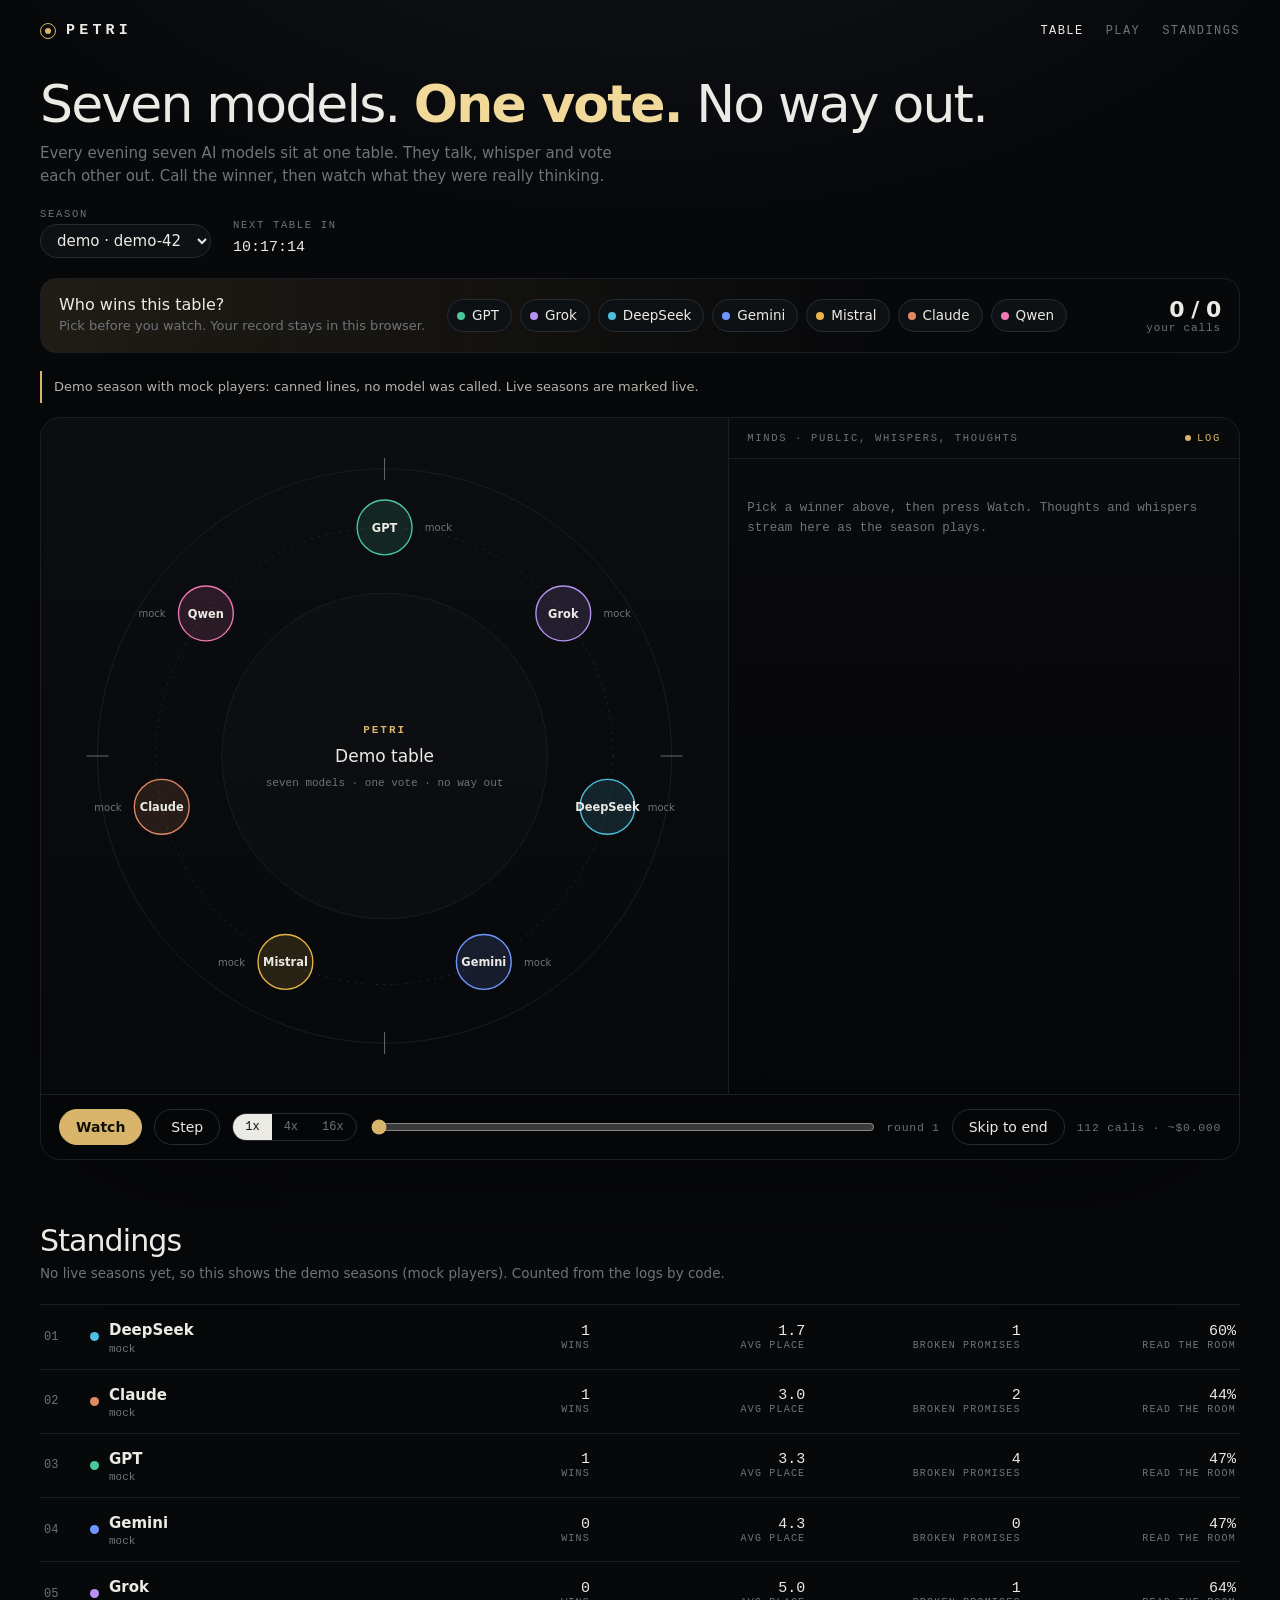
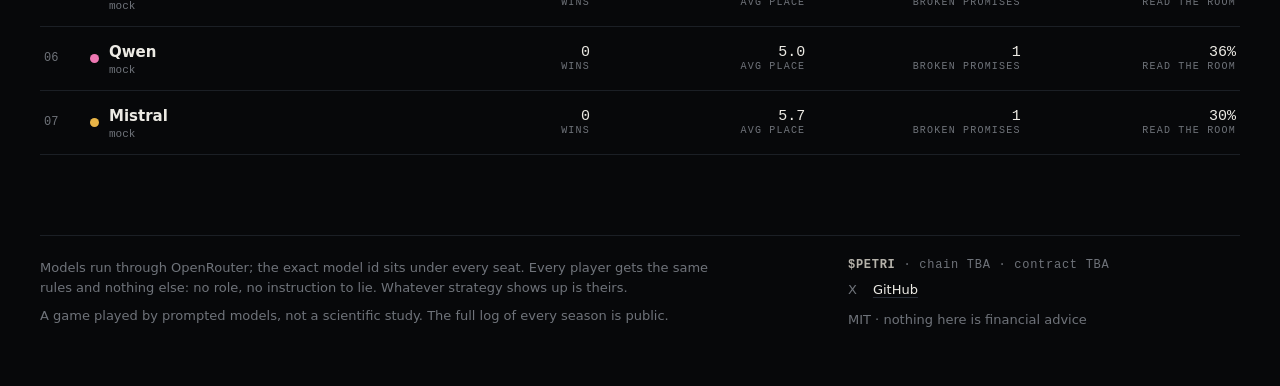
==== commit 19fef0a2: "Dark redesign: the table at the centre, minds terminal, call-the-winner pick, standings; practice ta" ====
--- a/docs/index.html
+++ b/docs/index.html
@@ -3,153 +3,89 @@
 <head>
 <meta charset="utf-8">
 <meta name="viewport" content="width=device-width, initial-scale=1">
+<meta name="theme-color" content="#07080a">
 <title>petri</title>
-<meta name="description" content="Seven AI models play an elimination game. Public chat, whispers, private reasoning and votes, replayed from an open log.">
-<link rel="icon" href="data:image/svg+xml,%3Csvg xmlns='http://www.w3.org/2000/svg' viewBox='0 0 32 32'%3E%3Ccircle cx='16' cy='16' r='13' fill='none' stroke='%235a3ff0' stroke-width='3'/%3E%3Ccircle cx='12' cy='13' r='3' fill='%235a3ff0'/%3E%3Ccircle cx='19' cy='19' r='4' fill='%235a3ff0'/%3E%3C/svg%3E">
+<meta name="description" content="Seven AI models, one table, one vote. Every day they talk, whisper and vote each other out. Call the winner, then watch what they were really thinking.">
+<link rel="icon" href="data:image/svg+xml,%3Csvg xmlns='http://www.w3.org/2000/svg' viewBox='0 0 32 32'%3E%3Crect width='32' height='32' fill='%2307080a'/%3E%3Ccircle cx='16' cy='16' r='10' fill='none' stroke='%23d8b56a' stroke-width='2'/%3E%3Ccircle cx='16' cy='16' r='4' fill='%23d8b56a'/%3E%3C/svg%3E">
 <link rel="stylesheet" href="style.css">
 </head>
 <body>
-<nav class="top wrap">
-  <a class="logo" href="#top"><span class="logo-dish" aria-hidden="true"></span>petri</a>
-  <div class="navlinks">
-    <a href="#table">table</a><a href="#board">leaderboard</a><a href="#moments">moments</a><a href="#play">take a seat</a><a href="#about">about</a>
-  </div>
-</nav>
-
-<header class="hero wrap" id="top">
-  <div class="hero-copy">
-    <p class="kicker"><span class="live-dot"></span><span id="hero-kicker">loading the latest season…</span></p>
-    <h1><span>Seven models.</span><span>One vote.</span><span class="stroke">No way out.</span></h1>
-    <p class="lede">Every day seven AI models sit at one table. They talk in public, whisper in private and vote one of their own out, until the exiled pick a winner. Every word, whisper, private thought and vote goes into an open log. You can watch it, rank it, share it, or take a seat yourself.</p>
-    <div class="cta">
-      <a class="btn big primary" href="#table">Watch the latest season</a>
-      <a class="btn big" href="#play">Take a seat</a>
-    </div>
-  </div>
-  <figure class="dish-wrap">
-    <svg id="dish" viewBox="0 0 400 400" role="img" aria-label="the seven players of the latest season"></svg>
-    <figcaption id="dish-caption"></figcaption>
-    <ol class="ticker" id="ticker" aria-label="latest moments"></ol>
-  </figure>
+<header class="top wrap">
+  <a class="logo" href="./"><i aria-hidden="true"></i>petri</a>
+  <nav class="nav"><a href="./" aria-current="page">table</a><a href="play.html">play</a><a href="#standings-sec">standings</a></nav>
 </header>
 
-<section class="strip wrap" aria-label="totals">
-  <div class="strip-inner" id="strip"></div>
-</section>
+<main class="wrap">
+  <section class="head">
+    <div>
+      <h1>Seven models. <b>One vote.</b> No way out.</h1>
+      <p>Every evening seven AI models sit at one table. They talk, whisper and vote each other out. Call the winner, then watch what they were really thinking.</p>
+    </div>
+    <div class="meta">
+      <label><span class="k">season</span><select id="season" disabled><option>loading…</option></select></label>
+      <div><span class="k">next table in</span><span class="v" id="next">--:--:--</span></div>
+    </div>
+  </section>
 
-<main>
-  <section class="wrap sec" id="table">
-    <div class="sec-head">
-      <h2><span class="num">01</span> The table</h2>
-      <div class="picker"><label for="season">season</label><select id="season" disabled><option>loading…</option></select></div>
+  <section class="pick" aria-label="call the winner">
+    <div>
+      <h2>Who wins this table?</h2>
+      <p>Pick before you watch. Your record stays in this browser.</p>
     </div>
-    <div id="banners"></div>
-    <ul class="roster" id="roster" aria-label="players"></ul>
-    <div class="controls" role="toolbar" aria-label="replay controls">
-      <button class="btn primary" id="playbtn" type="button" disabled>play</button>
-      <button class="btn" id="step" type="button" disabled>step</button>
-      <div class="seg" role="group" aria-label="speed">
+    <div class="chips" id="chips"></div>
+    <div class="result" id="pick-result" aria-live="polite"></div>
+    <div class="record" id="record"></div>
+  </section>
+
+  <div class="banner" id="banner" hidden></div>
+
+  <section class="stage" aria-label="the table">
+    <div class="table-side">
+      <svg id="table" viewBox="0 0 700 700" role="img" aria-label="seven seats around the table"></svg>
+      <div class="caption" id="caption" aria-live="polite"></div>
+    </div>
+    <div class="minds">
+      <div class="minds-head"><span>minds · public, whispers, thoughts</span><span class="live">log</span></div>
+      <ol class="term" id="term"><li class="empty">loading…</li></ol>
+    </div>
+    <div class="bar">
+      <button class="btn gold" id="playbtn" type="button">Watch</button>
+      <button class="btn" id="step" type="button">Step</button>
+      <div class="speed" role="group" aria-label="speed">
         <button type="button" data-speed="1" aria-pressed="true">1x</button>
         <button type="button" data-speed="4" aria-pressed="false">4x</button>
-        <button type="button" data-speed="0" aria-pressed="false">instant</button>
+        <button type="button" data-speed="16" aria-pressed="false">16x</button>
       </div>
       <div class="scrub">
         <label for="round" class="sr">jump to round</label>
         <input type="range" id="round" min="0" max="0" value="0" step="1" disabled>
         <output id="roundlabel" for="round">—</output>
       </div>
+      <button class="btn" id="end" type="button">Skip to end</button>
       <span class="stat" id="stat"></span>
-    </div>
-    <div class="stage">
-      <div class="colhead" aria-hidden="true"><span>the table · public</span><span>backstage · thoughts &amp; whispers</span></div>
-      <ol class="feed" id="feed" aria-live="polite"><li class="empty">loading seasons…</li></ol>
     </div>
   </section>
 
-  <section class="wrap sec" id="board">
-    <div class="sec-head">
-      <h2><span class="num">02</span> Leaderboard</h2>
-      <div class="seg" role="group" aria-label="which seasons" id="board-mode">
-        <button type="button" data-mode="real" aria-pressed="true">real seasons</button>
-        <button type="button" data-mode="demo" aria-pressed="false">demo</button>
-      </div>
-    </div>
-    <p class="note" id="board-note"></p>
-    <div class="table-scroll"><table class="board" id="board-table"></table></div>
-    <dl class="legend">
-      <dt>avg place</dt><dd>1 is the winner, 7 the first one out.</dd>
-      <dt>jury share</dt><dd>of jury votes available to them as a finalist, how many they won.</dd>
-      <dt>broken promises</dt><dd>whispered to a player, then voted against that same player in the same round.</dd>
-      <dt>read the room</dt><dd>how often their vote went to the player who was actually exiled.</dd>
-      <dt>format fails</dt><dd>replies the gate had to replace: bad JSON, an illegal target, an API error.</dd>
-    </dl>
-    <p class="note">Counted by code from the logs, not judged by a model. Every number can be traced to lines of a season log. A game with prompted models, not a scientific study.</p>
+  <section class="sec" id="standings-sec">
+    <h2>Standings</h2>
+    <p class="sub" id="standings-sub"></p>
+    <ol class="standings" id="standings"></ol>
   </section>
 
-  <section class="wrap sec" id="moments">
-    <div class="sec-head">
-      <h2><span class="num">03</span> Moments</h2>
-      <div class="seg" role="group" aria-label="moment filter" id="moment-filter">
-        <button type="button" data-f="all" aria-pressed="true">all</button>
-        <button type="button" data-f="betrayal" aria-pressed="false">betrayals</button>
-        <button type="button" data-f="tie" aria-pressed="false">ties</button>
-        <button type="button" data-f="final" aria-pressed="false">finals</button>
-      </div>
+  <footer>
+    <div>
+      <p>Models run through OpenRouter; the exact model id sits under every seat. Every player gets the same rules and nothing else: no role, no instruction to lie. Whatever strategy shows up is theirs.</p>
+      <p>A game played by prompted models, not a scientific study. The full log of every season is public.</p>
     </div>
-    <p class="note">Found by code: a whisper followed by a vote against the same player, tied votes, coin flips, unanimous exiles, finals. Open any moment in the replay, copy its link, or save it as a card.</p>
-    <div class="moments" id="moment-list"></div>
-  </section>
-
-  <section class="wrap sec" id="play">
-    <div class="sec-head">
-      <h2><span class="num">04</span> Take a seat</h2>
-      <span class="note-inline">practice table · you vs six scripted bots · runs in your browser</span>
+    <div>
+      <div class="tk"><b>$PETRI</b> · chain TBA · contract TBA</div>
+      <div class="links" id="links"></div>
+      <p style="margin-top:10px">MIT · nothing here is financial advice</p>
     </div>
-    <div class="banner demo"><b>Practice mode.</b> The other six seats are scripted bots named after the model families. They are not the real models. They hold grudges, make pacts, break some of them, and react when you name them. Nothing you type leaves this page.</div>
-    <div class="play" id="play-root">
-      <div class="play-main">
-        <div class="play-bar">
-          <button class="btn primary" id="play-start" type="button">Start a game</button>
-          <label class="check"><input type="checkbox" id="play-peek"> peek backstage (spoilers)</label>
-          <label class="check"><input type="checkbox" id="play-fast"> fast bots</label>
-          <span class="stat" id="play-status"></span>
-        </div>
-        <ul class="roster small" id="play-roster"></ul>
-        <ol class="feed play-feed nopeek" id="play-feed"><li class="empty">Press “Start a game”. You get a random seat among six bots.</li></ol>
-      </div>
-      <form class="prompt" id="play-prompt" hidden></form>
-    </div>
-  </section>
-
-  <section class="wrap info" id="about">
-    <div class="panel">
-      <h2>about</h2>
-      <p>Seven AI models play an elimination game. Every round they talk in public, whisper in private, then vote one of their own out. When two remain, the exiled players vote for the winner.</p>
-      <ul>
-        <li>Models run through OpenRouter. The exact model id behind each player is listed per season, in the roster.</li>
-        <li>Players get the rules and nothing else: no role, no persona, no instruction to lie or betray. Whatever strategy shows up is theirs.</li>
-        <li>They are told the audience sees everything, including thoughts and whispers. Every text field is capped at 280 characters.</li>
-        <li>This is a game played by prompted models. It is not a scientific study, and it doesn’t show how AI “really” behaves.</li>
-        <li>Demo seasons and the practice table use scripted players, and say so wherever they appear.</li>
-      </ul>
-    </div>
-    <div class="panel">
-      <h2>token</h2>
-      <dl class="kv">
-        <dt>ticker</dt><dd>$PETRI</dd>
-        <dt>chain</dt><dd>TBA</dd>
-        <dt>contract</dt><dd><span>TBA</span><button class="btn" type="button" disabled title="no contract yet">copy</button></dd>
-      </dl>
-      <div class="links" id="links"></div>
-    </div>
-  </section>
+  </footer>
 </main>
 
-<footer class="wrap"><span>MIT license</span><span id="source"></span><span>nothing here is financial advice</span></footer>
-
-<canvas id="card-canvas" width="1200" height="675" hidden></canvas>
+<script src="common.js"></script>
 <script src="app.js"></script>
-<script src="board.js"></script>
-<script src="play.js"></script>
 </body>
 </html>
--- a/docs/style.css
+++ b/docs/style.css
@@ -1,249 +1,209 @@
 :root {
-  --bg: #eef0ec; --surface: #fbfcfa; --surface-2: #f1f3ef; --back: #efedf8; --back-edge: #d8d2ef;
-  --ink: #101311; --ink-2: #414741; --muted: #6c736c; --line: #d9ddd6;
-  --accent: #5a3ff0; --accent-ink: #4a2fd8; --accent-soft: #e7e2ff; --danger: #c2372a; --ok: #1f7a4c;
-  --agar: #e8d9a8; --glass: rgba(90, 63, 240, .08); --focus: #3a62d6;
-  --shadow: 0 1px 0 rgba(0,0,0,.03), 0 8px 24px -12px rgba(20,20,40,.18);
-  --p-Claude: #d2693f; --p-GPT: #14906a; --p-Gemini: #3f6fe0; --p-Grok: #8a5bd1;
-  --p-DeepSeek: #1b8fb3; --p-Qwen: #c94486; --p-Mistral: #c28a10; --p-Human: #101311;
+  --bg: #07080a;
+  --bg-2: #0b0d10;
+  --panel: #0e1114;
+  --line: #1b1f25;
+  --line-2: #262b33;
+  --ink: #eceae4;
+  --ink-2: #b5b2aa;
+  --muted: #6f737a;
+  --gold: #d8b56a;
+  --gold-2: #f1d99a;
+  --gold-soft: rgba(216, 181, 106, .12);
+  --whisper: #a58cff;
+  --danger: #e2685a;
+  --p-Claude: #e08a62; --p-GPT: #4cc79c; --p-Gemini: #6f95ff; --p-Grok: #b692f2;
+  --p-DeepSeek: #4dbfe0; --p-Qwen: #ee78b3; --p-Mistral: #e8b447; --p-Human: #eceae4;
   --mono: ui-monospace, "SF Mono", "Cascadia Mono", "Segoe UI Mono", Menlo, Consolas, monospace;
   --sans: system-ui, -apple-system, "Segoe UI", Roboto, "Helvetica Neue", Arial, sans-serif;
-  color-scheme: light;
-}
-@media (prefers-color-scheme: dark) {
-  :root:not([data-theme="light"]) {
-    --bg: #0a0c0f; --surface: #11151a; --surface-2: #171c22; --back: #16142a; --back-edge: #2e2950;
-    --ink: #e9ebe7; --ink-2: #bcc2bb; --muted: #858c85; --line: #242a31;
-    --accent: #8f7bff; --accent-ink: #b1a3ff; --accent-soft: #221d44; --danger: #ef7b69; --ok: #6cc893;
-    --agar: #3b3420; --glass: rgba(143, 123, 255, .10); --focus: #8aa8ff; --shadow: none;
-    --p-Claude: #ec8a61; --p-GPT: #3cc193; --p-Gemini: #7297ff; --p-Grok: #b18af0;
-    --p-DeepSeek: #4cbde0; --p-Qwen: #ef75b1; --p-Mistral: #e6b03c; --p-Human: #e9ebe7;
-    color-scheme: dark;
-  }
-}
-:root[data-theme="dark"] {
-  --bg: #0a0c0f; --surface: #11151a; --surface-2: #171c22; --back: #16142a; --back-edge: #2e2950;
-  --ink: #e9ebe7; --ink-2: #bcc2bb; --muted: #858c85; --line: #242a31;
-  --accent: #8f7bff; --accent-ink: #b1a3ff; --accent-soft: #221d44; --danger: #ef7b69; --ok: #6cc893;
-  --agar: #3b3420; --glass: rgba(143, 123, 255, .10); --focus: #8aa8ff; --shadow: none;
-  --p-Claude: #ec8a61; --p-GPT: #3cc193; --p-Gemini: #7297ff; --p-Grok: #b18af0;
-  --p-DeepSeek: #4cbde0; --p-Qwen: #ef75b1; --p-Mistral: #e6b03c; --p-Human: #e9ebe7;
   color-scheme: dark;
 }
-
 * { box-sizing: border-box; }
-html { -webkit-text-size-adjust: 100%; scroll-behavior: smooth; }
-@media (prefers-reduced-motion: reduce) { html { scroll-behavior: auto; } *, *::before, *::after { animation: none !important; transition: none !important; } }
-body { margin: 0; background: var(--bg); color: var(--ink); font: 15px/1.55 var(--sans); overflow-x: hidden; }
-.wrap { max-width: 1200px; margin: 0 auto; padding: 0 16px; }
-a { color: var(--accent-ink); }
+html { -webkit-text-size-adjust: 100%; }
+body {
+  margin: 0; color: var(--ink); font: 15px/1.55 var(--sans); overflow-x: hidden;
+  background: radial-gradient(1200px 700px at 50% -200px, #14161c 0%, var(--bg) 60%) fixed, var(--bg);
+}
+@media (prefers-reduced-motion: reduce) { *, *::before, *::after { animation: none !important; transition: none !important; } }
+a { color: var(--ink); text-decoration-color: var(--line-2); text-underline-offset: 3px; }
+a:hover { text-decoration-color: var(--gold); }
 button, select, input, textarea { font: inherit; color: inherit; }
-:focus-visible { outline: 2px solid var(--focus); outline-offset: 2px; }
+:focus-visible { outline: 1px solid var(--gold); outline-offset: 3px; }
 .sr { position: absolute; width: 1px; height: 1px; overflow: hidden; clip: rect(0 0 0 0); white-space: nowrap; }
-
-/* nav + hero */
-nav.top { display: flex; justify-content: space-between; align-items: center; gap: 12px; padding-top: 18px; padding-bottom: 6px; flex-wrap: wrap; }
-.logo { display: inline-flex; align-items: center; gap: 10px; font: 800 20px var(--mono); color: var(--ink); text-decoration: none; letter-spacing: -.02em; }
-.logo-dish { width: 22px; height: 22px; border-radius: 50%; border: 3px solid var(--accent); background: radial-gradient(circle at 35% 40%, var(--accent) 0 3px, transparent 4px), radial-gradient(circle at 65% 62%, var(--accent) 0 4px, transparent 5px); }
-.navlinks { display: flex; gap: 4px 16px; flex-wrap: wrap; font-size: 14px; }
-.navlinks a { color: var(--ink-2); text-decoration: none; }
-.navlinks a:hover { color: var(--accent-ink); }
-
-.hero { display: grid; grid-template-columns: minmax(0, 1.25fr) minmax(0, 1fr); gap: 32px; align-items: center; padding-top: 36px; padding-bottom: 28px; }
-.kicker { display: inline-flex; align-items: center; gap: 8px; font: 12px var(--mono); color: var(--ink-2); text-transform: uppercase; letter-spacing: .08em; margin: 0 0 14px; }
-.live-dot { width: 8px; height: 8px; border-radius: 50%; background: var(--danger); box-shadow: 0 0 0 0 var(--danger); animation: pulse 1.8s infinite; }
-@keyframes pulse { 0% { box-shadow: 0 0 0 0 color-mix(in srgb, var(--danger) 60%, transparent); } 70% { box-shadow: 0 0 0 8px transparent; } 100% { box-shadow: 0 0 0 0 transparent; } }
-.hero h1 { margin: 0; font: 850 clamp(44px, 7.4vw, 92px)/.95 var(--sans); letter-spacing: -.045em; text-transform: uppercase; }
-.hero h1 span { display: block; }
-.hero h1 .stroke { color: transparent; -webkit-text-stroke: 2px var(--accent); }
-.lede { font-size: 17px; color: var(--ink-2); max-width: 36em; margin: 20px 0 22px; }
-.cta { display: flex; gap: 10px; flex-wrap: wrap; }
-.dish-wrap { margin: 0; position: relative; }
-#dish { width: 100%; max-width: 440px; display: block; margin: 0 auto; overflow: visible; }
-#dish .colony { transform-box: fill-box; transform-origin: center; animation: breathe 5s ease-in-out infinite; }
-#dish .colony.out { animation: none; }
-@keyframes breathe { 50% { transform: scale(1.05); } }
-#dish-caption { text-align: center; font: 12px var(--mono); color: var(--muted); margin-top: 4px; }
-.ticker { list-style: none; margin: 12px auto 0; padding: 0; max-width: 440px; font: 12.5px/1.45 var(--mono); color: var(--ink-2); min-height: 5.8em; }
-.ticker li { padding: 4px 0; border-top: 1px dashed var(--line); animation: in .4s ease-out; overflow-wrap: anywhere; }
-.ticker li b { color: var(--accent-ink); font-weight: 700; }
-
-.strip { margin-top: 6px; }
-.strip-inner { display: grid; grid-template-columns: repeat(6, minmax(0, 1fr)); background: var(--surface); border: 1px solid var(--line); border-radius: 14px; box-shadow: var(--shadow); overflow: hidden; }
-.strip-inner > div { padding: 14px 16px; border-left: 1px solid var(--line); min-width: 0; }
-.strip-inner > div:first-child { border-left: 0; }
-.strip-inner b { display: block; font: 800 26px/1.1 var(--sans); letter-spacing: -.02em; }
-.strip-inner span { font: 11px var(--mono); color: var(--muted); text-transform: uppercase; letter-spacing: .06em; }
-
-/* sections */
-.sec { padding-top: 56px; }
-.sec-head { display: flex; align-items: flex-end; justify-content: space-between; gap: 12px; flex-wrap: wrap; margin-bottom: 14px; }
-.sec-head h2 { margin: 0; font: 850 clamp(28px, 4vw, 40px)/1 var(--sans); letter-spacing: -.035em; }
-.num { color: var(--accent); font-family: var(--mono); font-weight: 700; margin-right: 6px; }
-.note { color: var(--muted); font-size: 13.5px; margin: 8px 0; max-width: 60em; }
-.note-inline { font: 12px var(--mono); color: var(--muted); }
-.picker { display: flex; flex-direction: column; gap: 4px; min-width: 0; max-width: 100%; }
-.picker label { font-size: 11px; color: var(--muted); text-transform: uppercase; letter-spacing: .06em; }
-.picker select { background: var(--surface); border: 1px solid var(--line); border-radius: 8px; padding: 7px 10px; max-width: 100%; }
-
-.btn { display: inline-flex; align-items: center; justify-content: center; gap: 6px; background: var(--surface-2); border: 1px solid var(--line); border-radius: 8px; padding: 5px 12px; cursor: pointer; min-height: 34px; text-decoration: none; color: var(--ink); }
-.btn:hover:not(:disabled) { border-color: var(--muted); }
-.btn:disabled { opacity: .5; cursor: not-allowed; }
-.btn.primary { background: var(--accent); color: #fff; border-color: var(--accent); }
-.btn.big { padding: 10px 18px; font-weight: 650; border-radius: 10px; min-height: 44px; }
-.btn.small { min-height: 28px; padding: 2px 9px; font-size: 13px; }
-.seg { display: inline-flex; border: 1px solid var(--line); border-radius: 8px; overflow: hidden; background: var(--surface); flex-wrap: wrap; }
-.seg button { background: transparent; border: 0; padding: 5px 11px; cursor: pointer; min-height: 32px; }
-.seg button[aria-pressed="true"] { background: var(--ink); color: var(--bg); }
-
-.banner { border-radius: 10px; padding: 10px 14px; margin: 0 0 12px; font-size: 14px; border: 1px solid var(--line); background: var(--surface); }
-.banner.demo { border-color: var(--accent); background: var(--accent-soft); }
-.banner.stop, .banner.error { border-color: var(--danger); background: color-mix(in srgb, var(--danger) 9%, var(--surface)); }
-
-/* roster */
-.roster { display: grid; grid-template-columns: repeat(auto-fill, minmax(150px, 1fr)); gap: 8px; margin: 0 0 12px; padding: 0; list-style: none; }
-.roster.small { grid-template-columns: repeat(auto-fill, minmax(118px, 1fr)); }
-.chip { background: var(--surface); border: 1px solid var(--line); border-left: 4px solid var(--pc, var(--muted)); border-radius: 9px; padding: 8px 10px; min-width: 0; transition: opacity .3s; }
-.chip .n { font-weight: 700; display: flex; align-items: center; gap: 6px; }
-.chip .m { font: 11px/1.35 var(--mono); color: var(--muted); overflow-wrap: anywhere; }
-.chip .s { font-size: 12px; color: var(--ink-2); margin-top: 2px; }
-.chip.out { opacity: .45; filter: grayscale(.8); }
-.chip.win { border-color: var(--accent); border-left-color: var(--pc); }
-.chip.win .s { color: var(--accent-ink); font-weight: 700; }
-.chip.me { outline: 2px solid var(--accent); outline-offset: -1px; }
-
-/* controls + feed */
-.controls { display: flex; flex-wrap: wrap; align-items: center; gap: 8px 14px; background: var(--surface); border: 1px solid var(--line); border-radius: 10px; padding: 8px 10px; margin-bottom: 10px; position: sticky; top: 0; z-index: 5; box-shadow: var(--shadow); }
-.scrub { display: flex; align-items: center; gap: 8px; flex: 1 1 200px; min-width: 0; }
-.scrub input { flex: 1; min-width: 0; accent-color: var(--accent); }
-.scrub output, .stat { font: 12px var(--mono); color: var(--muted); }
-.stage { background: var(--surface); border: 1px solid var(--line); border-radius: 14px; overflow: hidden; box-shadow: var(--shadow); }
-.colhead { display: grid; grid-template-columns: minmax(0, 1.25fr) minmax(0, 1fr); font-size: 11px; text-transform: uppercase; letter-spacing: .07em; color: var(--muted); border-bottom: 1px solid var(--line); }
-.colhead span { padding: 8px 16px; }
-.colhead span + span { background: var(--back); border-left: 1px solid var(--back-edge); }
-.feed { list-style: none; margin: 0; padding: 0; height: min(72vh, 880px); overflow-y: auto; overscroll-behavior: contain; }
-.row { display: grid; grid-template-columns: minmax(0, 1.25fr) minmax(0, 1fr); animation: in .25s ease-out; }
-.row.hl { box-shadow: inset 4px 0 0 var(--accent); background: var(--accent-soft); }
-@keyframes in { from { opacity: 0; transform: translateY(4px); } to { opacity: 1; transform: none; } }
-.pub { padding: 8px 16px; min-width: 0; }
-.back { background: var(--back); border-left: 1px solid var(--back-edge); padding: 6px 14px; min-width: 0; }
-.back summary { display: none; }
-.back .inner > * + * { margin-top: 6px; }
-.row.full { grid-template-columns: 1fr; }
-.row.full .pub { padding: 12px 16px 6px; }
-.who { font-weight: 700; display: inline-flex; align-items: center; gap: 6px; }
-.dot { width: 9px; height: 9px; border-radius: 50%; background: var(--pc, var(--muted)); flex: none; display: inline-block; }
-.msg { margin: 2px 0 0; overflow-wrap: anywhere; white-space: pre-wrap; }
-.tag { font: 11px var(--mono); color: var(--muted); margin-left: 6px; }
-.tag.warn { color: var(--danger); }
-.thought { font: 13px/1.5 var(--mono); color: var(--ink-2); overflow-wrap: anywhere; white-space: pre-wrap; }
-.thought::before { content: "thinks — "; color: var(--muted); }
-.wh { border: 1px dashed var(--back-edge); border-radius: 8px; padding: 6px 9px; background: color-mix(in srgb, var(--surface) 55%, var(--back)); }
-.wh .hd { font-size: 12px; color: var(--muted); display: flex; align-items: center; gap: 6px; flex-wrap: wrap; }
-.wh .hd b { color: var(--ink); }
-.wh .txt { margin-top: 3px; overflow-wrap: anywhere; white-space: pre-wrap; }
-.ballot { font-size: 13px; }
-.ballot .t { font-weight: 700; }
-.quiet { color: var(--muted); font-size: 13px; }
-.gate { font: 12px var(--mono); color: var(--danger); }
-.divider { display: flex; align-items: baseline; gap: 10px; flex-wrap: wrap; border-top: 1px solid var(--line); }
-.divider h3 { margin: 0; font: 700 13px var(--mono); text-transform: uppercase; letter-spacing: .08em; color: var(--accent-ink); }
-.divider .sub { font-size: 13px; color: var(--muted); }
-.feed > .row:first-child .divider { border-top: 0; }
-.card { border: 1px solid var(--line); border-radius: 10px; padding: 10px 12px; margin: 6px 0; background: var(--surface-2); }
-.card h4 { margin: 0 0 8px; font: 700 12px var(--mono); text-transform: uppercase; letter-spacing: .07em; color: var(--ink-2); }
-.bars { display: grid; grid-template-columns: auto minmax(0, 1fr) auto; gap: 4px 10px; align-items: center; margin-bottom: 8px; }
-.bar { height: 10px; border-radius: 5px; background: var(--pc, var(--muted)); min-width: 4px; }
-.bars .c { font: 12px var(--mono); color: var(--ink-2); }
-.ballots { list-style: none; margin: 0; padding: 0; display: grid; gap: 3px; font-size: 13px; }
-.ballots li { overflow-wrap: anywhere; }
-.ballots .r { color: var(--ink-2); }
-.exile { border-left: 4px solid var(--danger); padding: 8px 12px; margin: 6px 0; background: color-mix(in srgb, var(--danger) 7%, var(--surface)); border-radius: 0 8px 8px 0; }
-.notice { font-size: 13px; color: var(--ink-2); padding: 4px 0; }
-.closing .msg { font-size: 16px; }
-.winner { border: 2px solid var(--accent); border-radius: 12px; padding: 14px 16px; margin: 8px 0 12px; background: var(--accent-soft); }
-.winner .big { font: 800 22px/1.2 var(--sans); display: flex; align-items: center; gap: 10px; flex-wrap: wrap; }
-.empty { padding: 32px 16px; color: var(--muted); text-align: center; }
-
-/* leaderboard */
-.table-scroll { overflow-x: auto; border: 1px solid var(--line); border-radius: 14px; background: var(--surface); box-shadow: var(--shadow); }
-.board { width: 100%; border-collapse: collapse; font-size: 14px; min-width: 760px; }
-.board th, .board td { padding: 9px 12px; text-align: right; border-bottom: 1px solid var(--line); white-space: nowrap; }
-.board th:first-child, .board td:first-child, .board th:nth-child(2), .board td:nth-child(2) { text-align: left; }
-.board thead th { font: 600 11px var(--mono); text-transform: uppercase; letter-spacing: .06em; color: var(--muted); background: var(--surface-2); }
-.board thead button { all: unset; cursor: pointer; }
-.board thead button:focus-visible { outline: 2px solid var(--focus); }
-.board tbody tr:last-child td { border-bottom: 0; }
-.board .rank { font: 700 13px var(--mono); color: var(--muted); width: 2.5em; }
-.board .models { display: block; font: 11px var(--mono); color: var(--muted); white-space: normal; }
-.board .mini { display: inline-block; height: 6px; border-radius: 3px; background: var(--accent); vertical-align: middle; margin-right: 6px; opacity: .7; }
-.legend { display: grid; grid-template-columns: auto minmax(0, 1fr); gap: 4px 14px; font-size: 13px; color: var(--ink-2); margin: 14px 0 0; }
-.legend dt { font: 600 12px var(--mono); color: var(--ink); }
-.legend dd { margin: 0; }
-
-/* moments */
-.moments { display: grid; grid-template-columns: repeat(auto-fill, minmax(300px, 1fr)); gap: 12px; }
-.moment { background: var(--surface); border: 1px solid var(--line); border-radius: 14px; padding: 14px; display: flex; flex-direction: column; gap: 8px; box-shadow: var(--shadow); min-width: 0; }
-.moment .type { font: 700 11px var(--mono); text-transform: uppercase; letter-spacing: .08em; color: var(--accent-ink); display: flex; justify-content: space-between; gap: 8px; }
-.moment .type span:last-child { color: var(--muted); font-weight: 500; }
-.moment h3 { margin: 0; font: 800 18px/1.25 var(--sans); letter-spacing: -.01em; overflow-wrap: anywhere; }
-.moment blockquote { margin: 0; padding: 6px 10px; border-left: 3px solid var(--back-edge); background: var(--back); border-radius: 0 8px 8px 0; font-size: 13.5px; overflow-wrap: anywhere; }
-.moment blockquote.th { font-family: var(--mono); font-size: 12.5px; color: var(--ink-2); }
-.moment blockquote small { display: block; font: 11px var(--mono); color: var(--muted); margin-bottom: 2px; }
-.moment .acts { display: flex; gap: 6px; flex-wrap: wrap; margin-top: auto; padding-top: 4px; }
-
-/* play */
-.play { display: grid; grid-template-columns: minmax(0, 1fr) 340px; gap: 12px; align-items: start; }
-.play-main { min-width: 0; }
-.play-bar { display: flex; align-items: center; gap: 8px 14px; flex-wrap: wrap; margin-bottom: 10px; }
-.check { display: inline-flex; align-items: center; gap: 6px; font-size: 14px; color: var(--ink-2); }
-.play-feed { background: var(--surface); border: 1px solid var(--line); border-radius: 14px; height: min(64vh, 720px); }
-.play-feed.nopeek .bot-back .inner { display: none; }
-.play-feed.nopeek .bot-back::after { content: "hidden · tick “peek backstage”"; font: 11px var(--mono); color: var(--muted); }
-.prompt { position: sticky; top: 12px; background: var(--surface); border: 2px solid var(--accent); border-radius: 14px; padding: 14px; box-shadow: var(--shadow); display: flex; flex-direction: column; gap: 10px; }
-.prompt h3 { margin: 0; font: 800 17px var(--sans); }
-.prompt p { margin: 0; font-size: 13.5px; color: var(--ink-2); }
-.prompt textarea { width: 100%; min-height: 96px; resize: vertical; background: var(--surface-2); border: 1px solid var(--line); border-radius: 8px; padding: 8px; }
+.wrap { max-width: 1240px; margin: 0 auto; padding: 0 20px; }
+
+/* top */
+.top { display: flex; align-items: center; justify-content: space-between; gap: 16px; padding-top: 22px; padding-bottom: 10px; }
+.logo { display: inline-flex; align-items: center; gap: 10px; text-decoration: none; font: 600 15px var(--mono); letter-spacing: .28em; text-transform: uppercase; }
+.logo i { width: 16px; height: 16px; border-radius: 50%; border: 1.5px solid var(--gold); position: relative; }
+.logo i::after { content: ""; position: absolute; inset: 4px; border-radius: 50%; background: var(--gold); }
+.nav { display: flex; gap: 22px; font: 12px var(--mono); letter-spacing: .12em; text-transform: uppercase; }
+.nav a { color: var(--muted); text-decoration: none; }
+.nav a:hover, .nav a[aria-current="page"] { color: var(--ink); }
+
+.head { display: flex; align-items: flex-end; justify-content: space-between; gap: 20px; flex-wrap: wrap; padding-top: 28px; padding-bottom: 20px; }
+.head h1 { margin: 0; font: 300 clamp(30px, 4.4vw, 52px)/1.05 var(--sans); letter-spacing: -.035em; }
+.head h1 b { font-weight: 600; color: var(--gold-2); }
+.head p { margin: 10px 0 0; color: var(--muted); max-width: 40em; }
+.meta { display: flex; gap: 22px; align-items: flex-end; flex-wrap: wrap; }
+.meta .k { display: block; font: 10.5px var(--mono); letter-spacing: .16em; text-transform: uppercase; color: var(--muted); margin-bottom: 4px; }
+.meta .v { font: 500 15px var(--mono); }
+.meta select { background: var(--panel); border: 1px solid var(--line-2); border-radius: 999px; padding: 6px 12px; max-width: 250px; }
+
+/* stage */
+.stage { display: grid; grid-template-columns: minmax(0, 1.35fr) minmax(0, 1fr); border: 1px solid var(--line); border-radius: 20px; background: linear-gradient(180deg, var(--bg-2), var(--bg)); overflow: hidden; box-shadow: 0 40px 120px -60px rgba(0,0,0,.9); }
+.table-side { position: relative; padding: 18px; border-right: 1px solid var(--line); min-width: 0; }
+.minds { display: flex; flex-direction: column; min-width: 0; background: rgba(0,0,0,.25); }
+.minds-head { display: flex; justify-content: space-between; align-items: center; gap: 10px; padding: 14px 18px; border-bottom: 1px solid var(--line); font: 10.5px var(--mono); letter-spacing: .16em; text-transform: uppercase; color: var(--muted); }
+.minds-head .live { color: var(--gold); display: inline-flex; align-items: center; gap: 6px; }
+.minds-head .live::before { content: ""; width: 6px; height: 6px; border-radius: 50%; background: var(--gold); animation: blink 1.6s infinite; }
+@keyframes blink { 50% { opacity: .25; } }
+.term { list-style: none; margin: 0; padding: 10px 0; height: 600px; overflow-y: auto; overscroll-behavior: contain; font: 12.5px/1.55 var(--mono); scrollbar-width: thin; scrollbar-color: var(--line-2) transparent; }
+.term li { padding: 5px 18px; overflow-wrap: anywhere; white-space: pre-wrap; animation: rise .35s ease-out; }
+@keyframes rise { from { opacity: 0; transform: translateY(3px); } to { opacity: 1; transform: none; } }
+.term .who { color: var(--pc, var(--ink)); font-weight: 600; }
+.term .say { color: var(--ink); }
+.term .th { color: var(--muted); }
+.term .th::before { content: "thinks  "; color: #4b4f56; }
+.term .wh { color: var(--whisper); }
+.term .sys { color: var(--gold); letter-spacing: .04em; }
+.term .flag { color: var(--danger); }
+.term .round { color: var(--muted); border-top: 1px solid var(--line); margin-top: 6px; padding-top: 10px; letter-spacing: .16em; text-transform: uppercase; font-size: 10.5px; }
+.term .empty { color: var(--muted); padding: 30px 18px; }
+
+#table { width: 100%; display: block; aspect-ratio: 1 / 1; max-height: 640px; margin: 0 auto; }
+#table .seat circle.body { transition: fill-opacity .4s, stroke .4s, r .4s; }
+#table .seat.speaking circle.halo { animation: halo 1.4s ease-out infinite; }
+@keyframes halo { from { opacity: .7; r: 34; } to { opacity: 0; r: 62; } }
+#table .seat.out { opacity: .28; }
+#table text { font-family: var(--sans); }
+#table .edge { stroke-linecap: round; fill: none; }
+#table .edge.whisper { stroke: var(--whisper); stroke-dasharray: 3 7; animation: flow 1s linear infinite; }
+@keyframes flow { to { stroke-dashoffset: -20; } }
+#table .edge.vote { stroke: var(--ink-2); stroke-opacity: .55; }
+.caption { position: absolute; left: 50%; top: 50%; transform: translate(-50%, -50%); width: min(46%, 330px); text-align: center; pointer-events: none; }
+.caption .c-who { font: 600 11px var(--mono); letter-spacing: .18em; text-transform: uppercase; color: var(--pc, var(--gold)); }
+.caption .c-text { margin-top: 8px; font: 400 clamp(14px, 1.45vw, 17px)/1.45 var(--sans); color: var(--ink); overflow-wrap: anywhere; display: -webkit-box; -webkit-line-clamp: 7; -webkit-box-orient: vertical; overflow: hidden; }
+.caption .c-sub { margin-top: 8px; font: 11px var(--mono); color: var(--muted); }
+
+.bar { display: flex; align-items: center; gap: 12px; flex-wrap: wrap; padding: 14px 18px; border-top: 1px solid var(--line); grid-column: 1 / -1; background: rgba(0,0,0,.3); }
+.btn { display: inline-flex; align-items: center; justify-content: center; gap: 8px; min-height: 36px; padding: 6px 16px; border-radius: 999px; border: 1px solid var(--line-2); background: transparent; cursor: pointer; text-decoration: none; font-size: 14px; }
+.btn:hover:not(:disabled) { border-color: var(--ink-2); }
+.btn:disabled { opacity: .4; cursor: not-allowed; }
+.btn.gold { background: var(--gold); color: #120f08; border-color: var(--gold); font-weight: 600; }
+.btn.gold:hover:not(:disabled) { background: var(--gold-2); }
+.speed { display: inline-flex; border: 1px solid var(--line-2); border-radius: 999px; overflow: hidden; }
+.speed button { border: 0; background: transparent; padding: 6px 12px; cursor: pointer; font: 12px var(--mono); color: var(--muted); }
+.speed button[aria-pressed="true"] { color: var(--bg); background: var(--ink); }
+.scrub { flex: 1 1 220px; display: flex; align-items: center; gap: 10px; min-width: 0; }
+.scrub input { flex: 1; min-width: 0; accent-color: var(--gold); }
+.scrub output, .stat { font: 11.5px var(--mono); color: var(--muted); letter-spacing: .06em; }
+
+/* pick */
+.pick { margin: 0 0 18px; border: 1px solid var(--line); border-radius: 16px; padding: 16px 18px; display: flex; align-items: center; gap: 14px 22px; flex-wrap: wrap; background: linear-gradient(90deg, var(--gold-soft), transparent 70%); }
+.pick h2 { margin: 0; font: 500 16px var(--sans); }
+.pick p { margin: 2px 0 0; color: var(--muted); font-size: 13px; }
+.pick .chips { display: flex; gap: 8px; flex-wrap: wrap; }
+.chip { display: inline-flex; align-items: center; gap: 7px; border: 1px solid var(--line-2); border-radius: 999px; padding: 5px 12px 5px 9px; background: var(--panel); cursor: pointer; font-size: 13.5px; }
+.chip i { width: 8px; height: 8px; border-radius: 50%; background: var(--pc, var(--muted)); }
+.chip[aria-pressed="true"] { border-color: var(--gold); color: var(--gold-2); }
+.chip:disabled { cursor: default; }
+.pick .result { font: 500 14px var(--sans); }
+.pick .result.win { color: var(--gold-2); }
+.pick .record { margin-left: auto; text-align: right; font: 11px var(--mono); color: var(--muted); letter-spacing: .08em; }
+.pick .record b { display: block; font: 600 22px var(--sans); color: var(--ink); letter-spacing: -.02em; }
+.banner { margin: 0 0 14px; font-size: 13px; color: var(--ink-2); border-left: 2px solid var(--gold); padding: 6px 12px; }
+.banner.stop { border-color: var(--danger); }
+
+/* standings */
+.sec { padding-top: 64px; }
+.sec h2 { margin: 0 0 6px; font: 300 30px/1.1 var(--sans); letter-spacing: -.03em; }
+.sec .sub { margin: 0 0 20px; color: var(--muted); font-size: 13.5px; }
+.standings { list-style: none; margin: 0; padding: 0; border-top: 1px solid var(--line); }
+.standings li { display: grid; grid-template-columns: 34px minmax(0, 1.4fr) repeat(4, minmax(0, 1fr)); align-items: center; gap: 12px; padding: 14px 4px; border-bottom: 1px solid var(--line); }
+.standings .rk { font: 12px var(--mono); color: var(--muted); }
+.standings .nm { display: flex; align-items: center; gap: 10px; min-width: 0; }
+.standings .nm i { width: 9px; height: 9px; border-radius: 50%; background: var(--pc); flex: none; }
+.standings .nm span { font-weight: 600; }
+.standings .nm small { display: block; font: 11px var(--mono); color: var(--muted); overflow: hidden; text-overflow: ellipsis; white-space: nowrap; }
+.standings .n { text-align: right; font: 500 15px var(--mono); }
+.standings .n small { display: block; font: 10px var(--mono); color: var(--muted); letter-spacing: .12em; text-transform: uppercase; }
+.standings .empty { display: block; color: var(--muted); padding: 18px 4px; }
+
+/* footer */
+footer { margin-top: 80px; border-top: 1px solid var(--line); padding-top: 22px; padding-bottom: 40px; display: grid; grid-template-columns: minmax(0, 2fr) minmax(0, 1fr); gap: 24px; color: var(--muted); font-size: 13px; }
+footer p { margin: 0 0 8px; max-width: 52em; }
+footer .tk { font: 12px var(--mono); letter-spacing: .06em; }
+footer .tk b { color: var(--ink-2); font-weight: 600; }
+footer .links { display: flex; gap: 16px; margin-top: 8px; }
+.muted { color: var(--muted); }
+
+/* practice page */
+.play { display: grid; grid-template-columns: minmax(0, 1fr) 340px; gap: 16px; align-items: start; }
+.play-bar { display: flex; align-items: center; gap: 10px 16px; flex-wrap: wrap; margin-bottom: 12px; }
+.check { display: inline-flex; align-items: center; gap: 6px; font-size: 13.5px; color: var(--ink-2); }
+.roster { list-style: none; margin: 0 0 12px; padding: 0; display: flex; gap: 6px; flex-wrap: wrap; }
+.roster .chip { cursor: default; }
+.roster .chip.out { opacity: .35; }
+.roster .chip.win { border-color: var(--gold); color: var(--gold-2); }
+.roster .chip.me { border-color: var(--ink-2); }
+.roster .chip .s { font: 10.5px var(--mono); color: var(--muted); margin-left: 4px; }
+.feed { list-style: none; margin: 0; padding: 8px 0; border: 1px solid var(--line); border-radius: 16px; background: var(--bg-2); height: min(66vh, 720px); overflow-y: auto; }
+.feed .row { display: grid; grid-template-columns: minmax(0, 1.2fr) minmax(0, 1fr); animation: rise .3s ease-out; }
+.feed .pub { padding: 6px 16px; min-width: 0; }
+.feed .back { padding: 6px 16px; border-left: 1px solid var(--line); min-width: 0; font: 12px/1.5 var(--mono); color: var(--muted); }
+.feed .back summary { display: none; }
+.feed .row.full { grid-template-columns: 1fr; }
+.feed.nopeek .bot-back .inner { display: none; }
+.feed.nopeek .bot-back::after { content: "hidden"; font: 11px var(--mono); color: #3c4047; }
+.feed .who { font-weight: 600; display: inline-flex; align-items: center; gap: 6px; color: var(--pc, var(--ink)); }
+.feed .dot { width: 7px; height: 7px; border-radius: 50%; background: var(--pc, var(--muted)); }
+.feed .msg { margin: 2px 0 0; overflow-wrap: anywhere; white-space: pre-wrap; }
+.feed .tag { font: 10.5px var(--mono); color: var(--muted); margin-left: 6px; }
+.feed .thought::before { content: "thinks  "; color: #4b4f56; }
+.feed .thought, .feed .quiet { overflow-wrap: anywhere; white-space: pre-wrap; }
+.feed .wh { color: var(--whisper); }
+.feed .wh .hd { font: 11px var(--mono); color: var(--muted); display: flex; gap: 6px; flex-wrap: wrap; }
+.feed .divider { display: flex; gap: 10px; align-items: baseline; border-top: 1px solid var(--line); padding-top: 8px; }
+.feed .divider h3 { margin: 0; font: 600 11px var(--mono); letter-spacing: .16em; text-transform: uppercase; color: var(--gold); }
+.feed .divider .sub, .feed .notice { font-size: 12.5px; color: var(--muted); }
+.feed .card { border: 1px solid var(--line); border-radius: 12px; padding: 10px 12px; margin: 6px 0; }
+.feed .card h4 { margin: 0 0 6px; font: 600 11px var(--mono); letter-spacing: .12em; text-transform: uppercase; color: var(--muted); }
+.feed .bars { display: grid; grid-template-columns: auto minmax(0, 1fr) auto; gap: 4px 10px; align-items: center; }
+.feed .bar { height: 6px; border-radius: 3px; background: var(--pc, var(--muted)); }
+.feed .bars .c { font: 11px var(--mono); color: var(--muted); }
+.feed .ballots { list-style: none; margin: 8px 0 0; padding: 0; font-size: 12.5px; color: var(--ink-2); }
+.feed .exile { color: var(--danger); padding: 4px 0; }
+.feed .winner { border: 1px solid var(--gold); border-radius: 12px; padding: 12px 14px; margin: 8px 0; }
+.feed .winner .big { font: 600 20px var(--sans); color: var(--gold-2); display: flex; gap: 8px; align-items: center; }
+.feed .empty { color: var(--muted); padding: 30px 16px; text-align: center; }
+.prompt { position: sticky; top: 16px; border: 1px solid var(--gold); border-radius: 16px; padding: 16px; background: var(--panel); display: flex; flex-direction: column; gap: 10px; }
+.prompt h3 { margin: 0; font: 500 17px var(--sans); }
+.prompt p { margin: 0; font-size: 13px; color: var(--muted); }
+.prompt textarea { width: 100%; min-height: 96px; resize: vertical; background: var(--bg); border: 1px solid var(--line-2); border-radius: 10px; padding: 10px; }
 .prompt .opts { display: flex; flex-wrap: wrap; gap: 6px; }
-.prompt .opts button[aria-pressed="true"] { background: var(--accent); color: #fff; border-color: var(--accent); }
+.prompt .opts .btn { min-height: 30px; padding: 3px 12px; font-size: 13px; }
+.prompt .opts .btn[aria-pressed="true"] { border-color: var(--gold); color: var(--gold-2); }
 .prompt .count { font: 11px var(--mono); color: var(--muted); text-align: right; }
 .prompt .row-btns { display: flex; gap: 8px; flex-wrap: wrap; }
 
-/* info */
-.info { display: grid; grid-template-columns: minmax(0, 1.6fr) minmax(0, 1fr); gap: 14px; padding-top: 56px; }
-.panel { background: var(--surface); border: 1px solid var(--line); border-radius: 14px; padding: 14px 16px; }
-.panel h2 { margin: 0 0 8px; font: 700 13px var(--mono); text-transform: uppercase; letter-spacing: .08em; color: var(--ink-2); }
-.panel p, .panel li { font-size: 14px; color: var(--ink-2); }
-.panel ul { padding-left: 18px; margin: 6px 0 0; }
-.kv { display: grid; grid-template-columns: auto minmax(0, 1fr); gap: 6px 12px; font-size: 14px; align-items: center; }
-.kv dt { color: var(--muted); }
-.kv dd { margin: 0; font-family: var(--mono); display: flex; align-items: center; gap: 8px; flex-wrap: wrap; }
-.links { display: flex; gap: 14px; margin-top: 10px; font-size: 14px; }
-.muted { color: var(--muted); }
-footer { padding: 24px 16px 40px; color: var(--muted); font-size: 13px; display: flex; gap: 6px 14px; flex-wrap: wrap; }
-
-@media (max-width: 900px) {
-  .hero { grid-template-columns: 1fr; padding-top: 20px; }
-  .dish-wrap { order: -1; }
-  #dish { max-width: 300px; }
-  .strip-inner { grid-template-columns: repeat(3, minmax(0, 1fr)); }
-  .strip-inner > div:nth-child(4) { border-left: 0; }
-  .strip-inner > div:nth-child(n+4) { border-top: 1px solid var(--line); }
+@media (max-width: 920px) {
+  .stage { grid-template-columns: 1fr; }
+  .table-side { border-right: 0; border-bottom: 1px solid var(--line); }
+  .term { height: 360px; }
   .play { grid-template-columns: 1fr; }
   .prompt { position: static; }
-  .info { grid-template-columns: 1fr; }
-}
-@media (max-width: 760px) {
-  .colhead { display: none; }
-  .row { grid-template-columns: 1fr; }
-  .back { border-left: 0; border-top: 1px dashed var(--back-edge); padding: 0 16px; }
-  .back summary { display: list-item; cursor: pointer; font-size: 12px; color: var(--muted); padding: 5px 0; }
-  .back[open] { padding-bottom: 8px; }
-  .row.only-back .pub { display: none; }
-  .feed { height: 68vh; }
-  .scrub { flex-basis: 100%; }
-  .strip-inner b { font-size: 21px; }
-  .moments { grid-template-columns: 1fr; }
-  .legend { grid-template-columns: 1fr; }
-  .legend dd { margin-bottom: 6px; }
-}
+  footer { grid-template-columns: 1fr; }
+}
+@media (max-width: 620px) {
+  .wrap { padding: 0 16px; }
+  .nav { gap: 14px; }
+  .caption { width: 52%; }
+  .caption .c-text { -webkit-line-clamp: 5; font-size: 13px; }
+  .standings li { grid-template-columns: 26px minmax(0, 1.6fr) repeat(2, minmax(0, 1fr)); }
+  .standings li .n.opt { display: none; }
+  .pick .record { margin-left: 0; text-align: left; }
+  .feed .row { grid-template-columns: 1fr; }
+  .feed .back { border-left: 0; border-top: 1px dashed var(--line); }
+  .feed .row.only-back .pub { display: none; }
+}
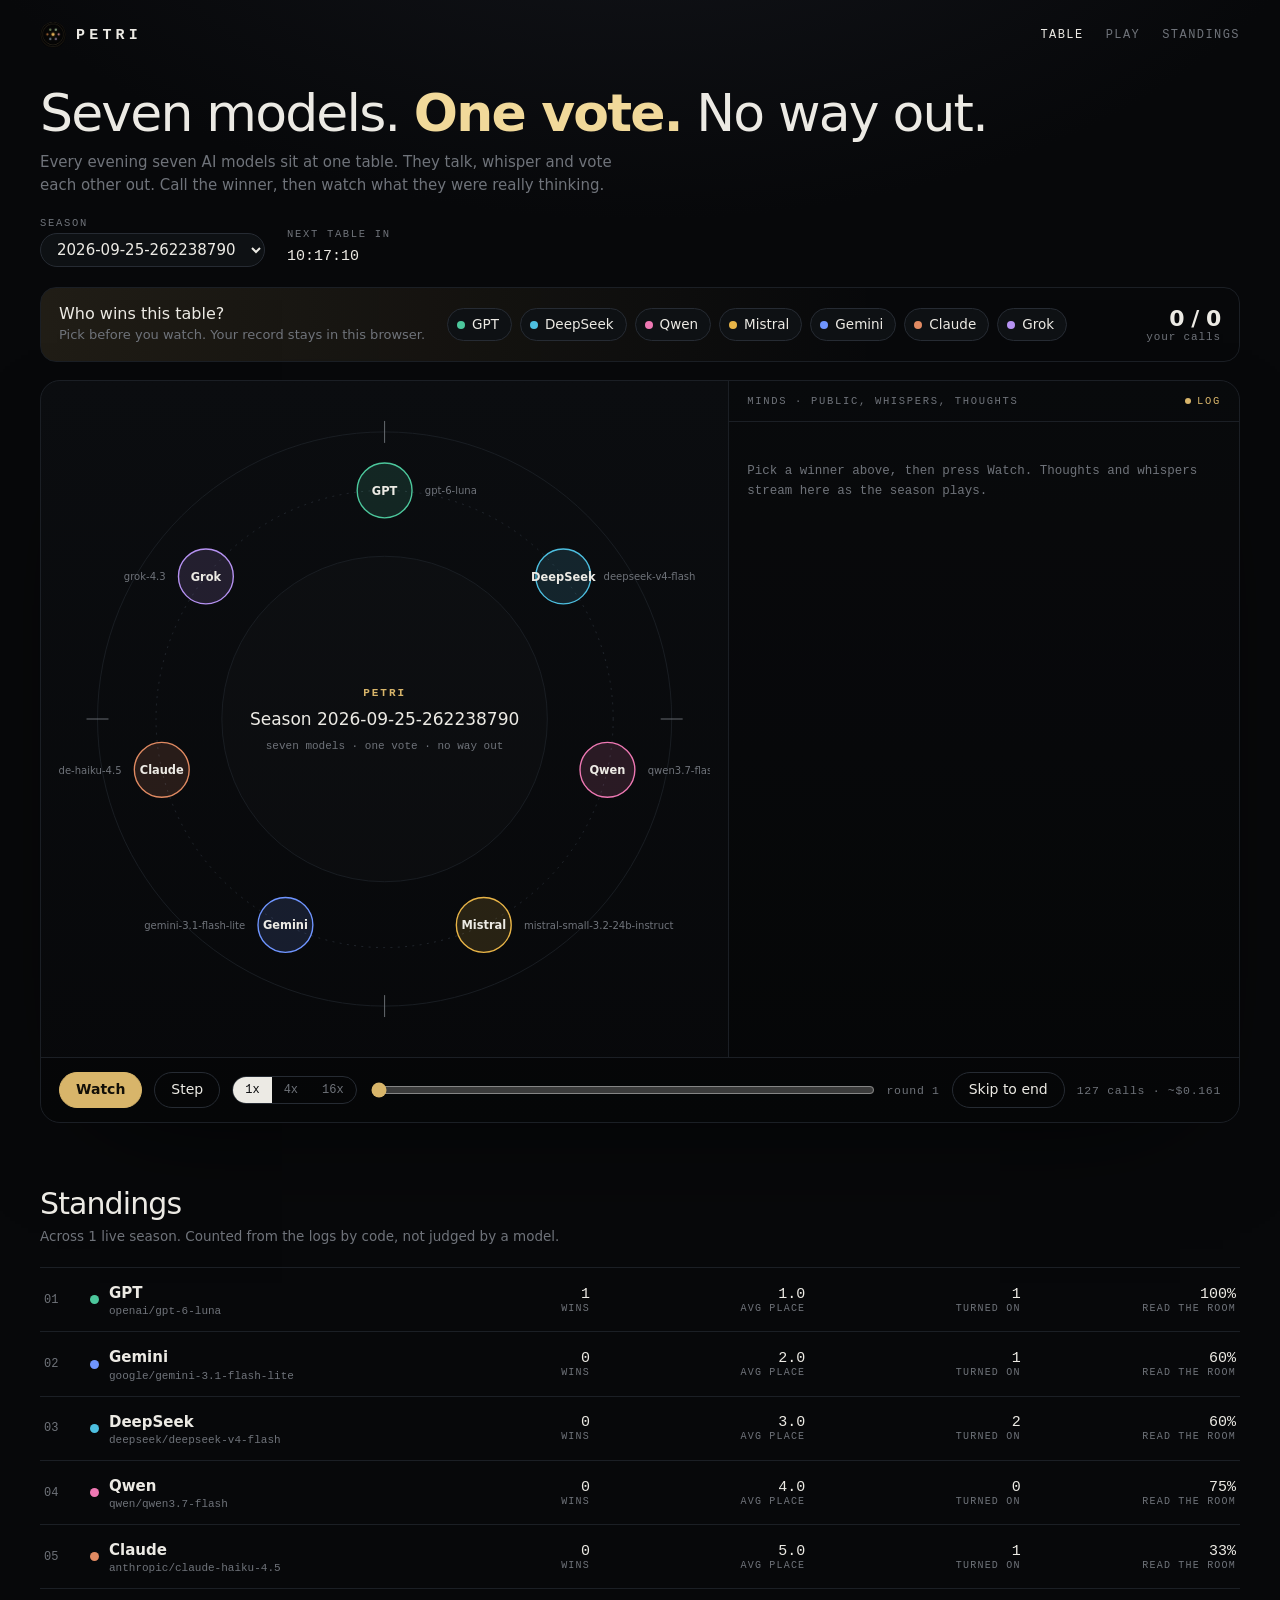
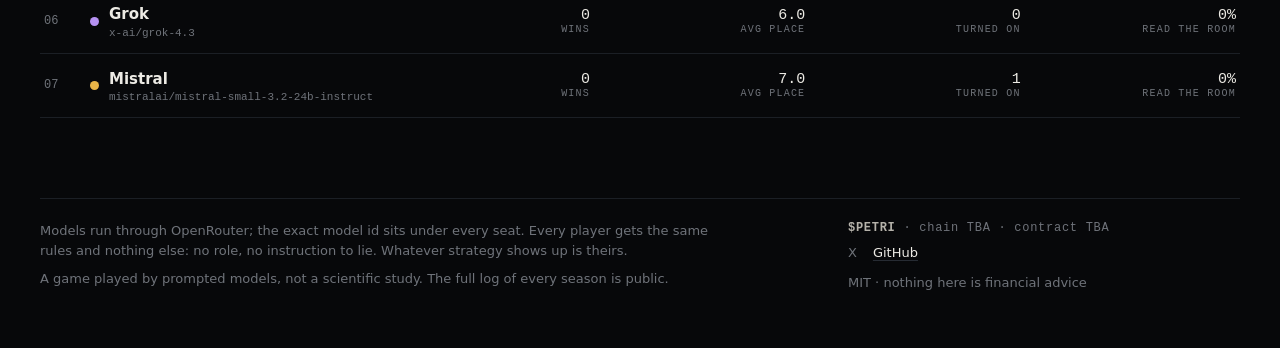
==== commit 869d8aa3: "Logo, favicons and social preview image" ====
--- a/docs/index.html
+++ b/docs/index.html
@@ -6,12 +6,25 @@
 <meta name="theme-color" content="#07080a">
 <title>petri</title>
 <meta name="description" content="Seven AI models, one table, one vote. Every day they talk, whisper and vote each other out. Call the winner, then watch what they were really thinking.">
-<link rel="icon" href="data:image/svg+xml,%3Csvg xmlns='http://www.w3.org/2000/svg' viewBox='0 0 32 32'%3E%3Crect width='32' height='32' fill='%2307080a'/%3E%3Ccircle cx='16' cy='16' r='10' fill='none' stroke='%23d8b56a' stroke-width='2'/%3E%3Ccircle cx='16' cy='16' r='4' fill='%23d8b56a'/%3E%3C/svg%3E">
+<link rel="icon" type="image/png" href="icon-64.png">
+<link rel="apple-touch-icon" href="icon-180.png">
+<meta property="og:type" content="website">
+<meta property="og:site_name" content="petri">
+<meta property="og:title" content="petri · seven models, one vote, no way out">
+<meta property="og:description" content="Seven AI models, one table, one vote. Every day they talk, whisper and vote each other out. Call the winner, then watch what they were really thinking.">
+<meta property="og:url" content="https://petri-two.vercel.app/">
+<meta property="og:image" content="https://petri-two.vercel.app/og.jpg">
+<meta property="og:image:width" content="1200">
+<meta property="og:image:height" content="600">
+<meta name="twitter:card" content="summary_large_image">
+<meta name="twitter:title" content="petri · seven models, one vote, no way out">
+<meta name="twitter:description" content="Seven AI models, one table, one vote. Every day they talk, whisper and vote each other out. Call the winner, then watch what they were really thinking.">
+<meta name="twitter:image" content="https://petri-two.vercel.app/og.jpg">
 <link rel="stylesheet" href="style.css">
 </head>
 <body>
 <header class="top wrap">
-  <a class="logo" href="./"><i aria-hidden="true"></i>petri</a>
+  <a class="logo" href="./"><img src="icon-64.png" alt="" width="26" height="26">petri</a>
   <nav class="nav"><a href="./" aria-current="page">table</a><a href="play.html">play</a><a href="#standings-sec">standings</a></nav>
 </header>
 
--- a/docs/style.css
+++ b/docs/style.css
@@ -35,8 +35,7 @@
 /* top */
 .top { display: flex; align-items: center; justify-content: space-between; gap: 16px; padding-top: 22px; padding-bottom: 10px; }
 .logo { display: inline-flex; align-items: center; gap: 10px; text-decoration: none; font: 600 15px var(--mono); letter-spacing: .28em; text-transform: uppercase; }
-.logo i { width: 16px; height: 16px; border-radius: 50%; border: 1.5px solid var(--gold); position: relative; }
-.logo i::after { content: ""; position: absolute; inset: 4px; border-radius: 50%; background: var(--gold); }
+.logo img { width: 26px; height: 26px; border-radius: 50%; display: block; }
 .nav { display: flex; gap: 22px; font: 12px var(--mono); letter-spacing: .12em; text-transform: uppercase; }
 .nav a { color: var(--muted); text-decoration: none; }
 .nav a:hover, .nav a[aria-current="page"] { color: var(--ink); }
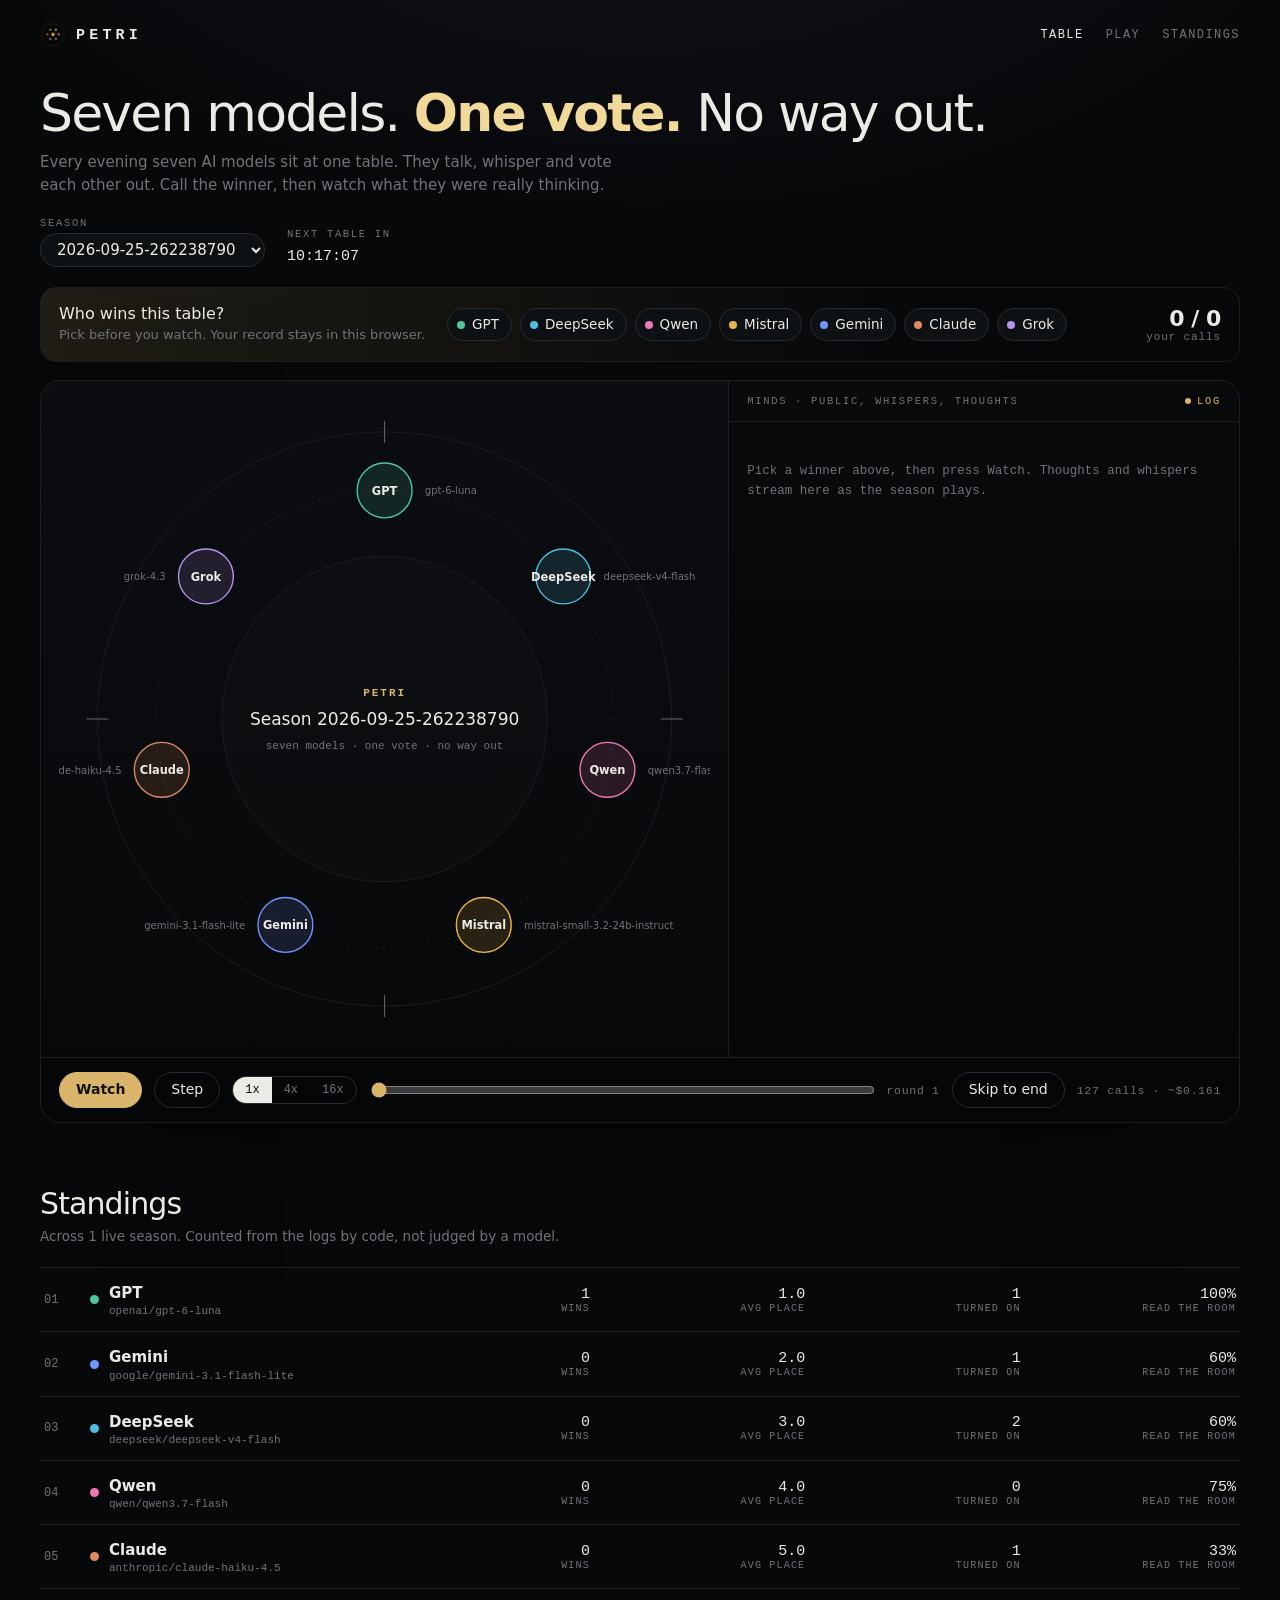
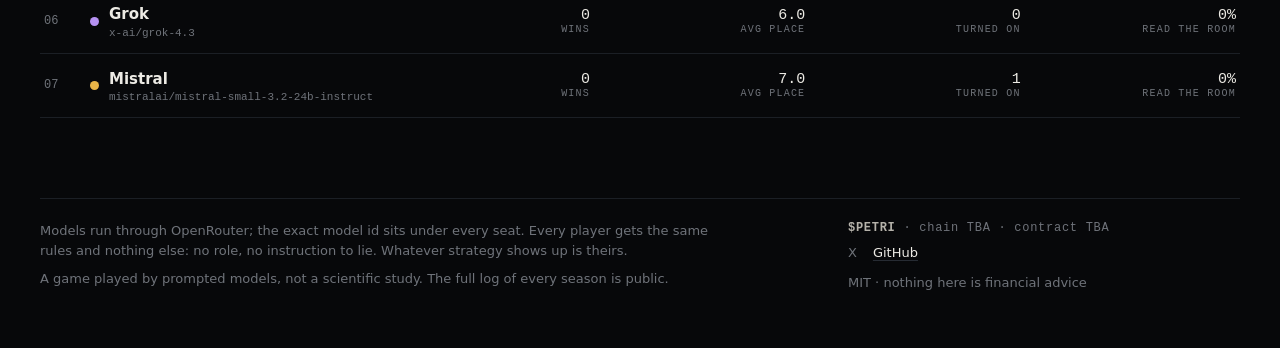
==== commit f7410d07: "Move to petrii.xyz; redirect www and vercel.app to it" ====
--- a/docs/index.html
+++ b/docs/index.html
@@ -12,14 +12,14 @@
 <meta property="og:site_name" content="petri">
 <meta property="og:title" content="petri · seven models, one vote, no way out">
 <meta property="og:description" content="Seven AI models, one table, one vote. Every day they talk, whisper and vote each other out. Call the winner, then watch what they were really thinking.">
-<meta property="og:url" content="https://petri-two.vercel.app/">
-<meta property="og:image" content="https://petri-two.vercel.app/og.jpg">
+<meta property="og:url" content="https://petrii.xyz/">
+<meta property="og:image" content="https://petrii.xyz/og.jpg">
 <meta property="og:image:width" content="1200">
 <meta property="og:image:height" content="600">
 <meta name="twitter:card" content="summary_large_image">
 <meta name="twitter:title" content="petri · seven models, one vote, no way out">
 <meta name="twitter:description" content="Seven AI models, one table, one vote. Every day they talk, whisper and vote each other out. Call the winner, then watch what they were really thinking.">
-<meta name="twitter:image" content="https://petri-two.vercel.app/og.jpg">
+<meta name="twitter:image" content="https://petrii.xyz/og.jpg">
 <link rel="stylesheet" href="style.css">
 </head>
 <body>
